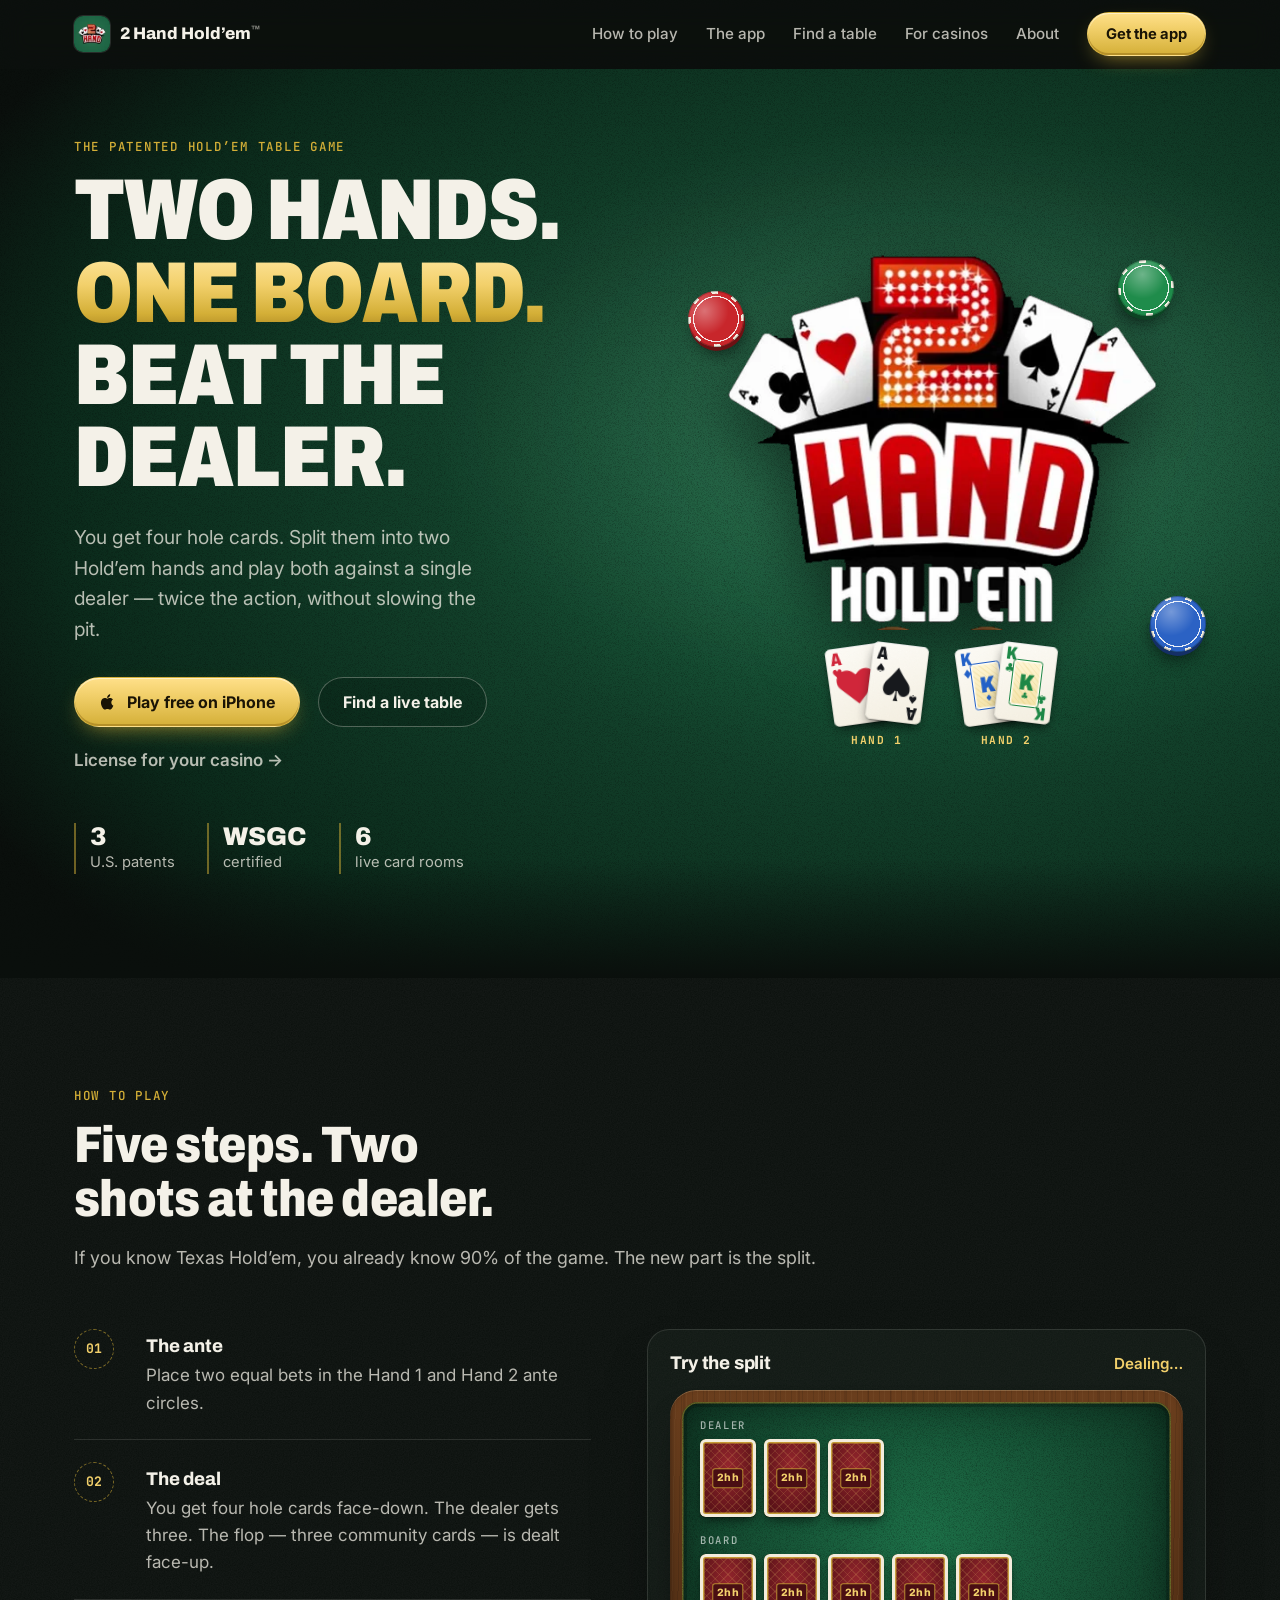
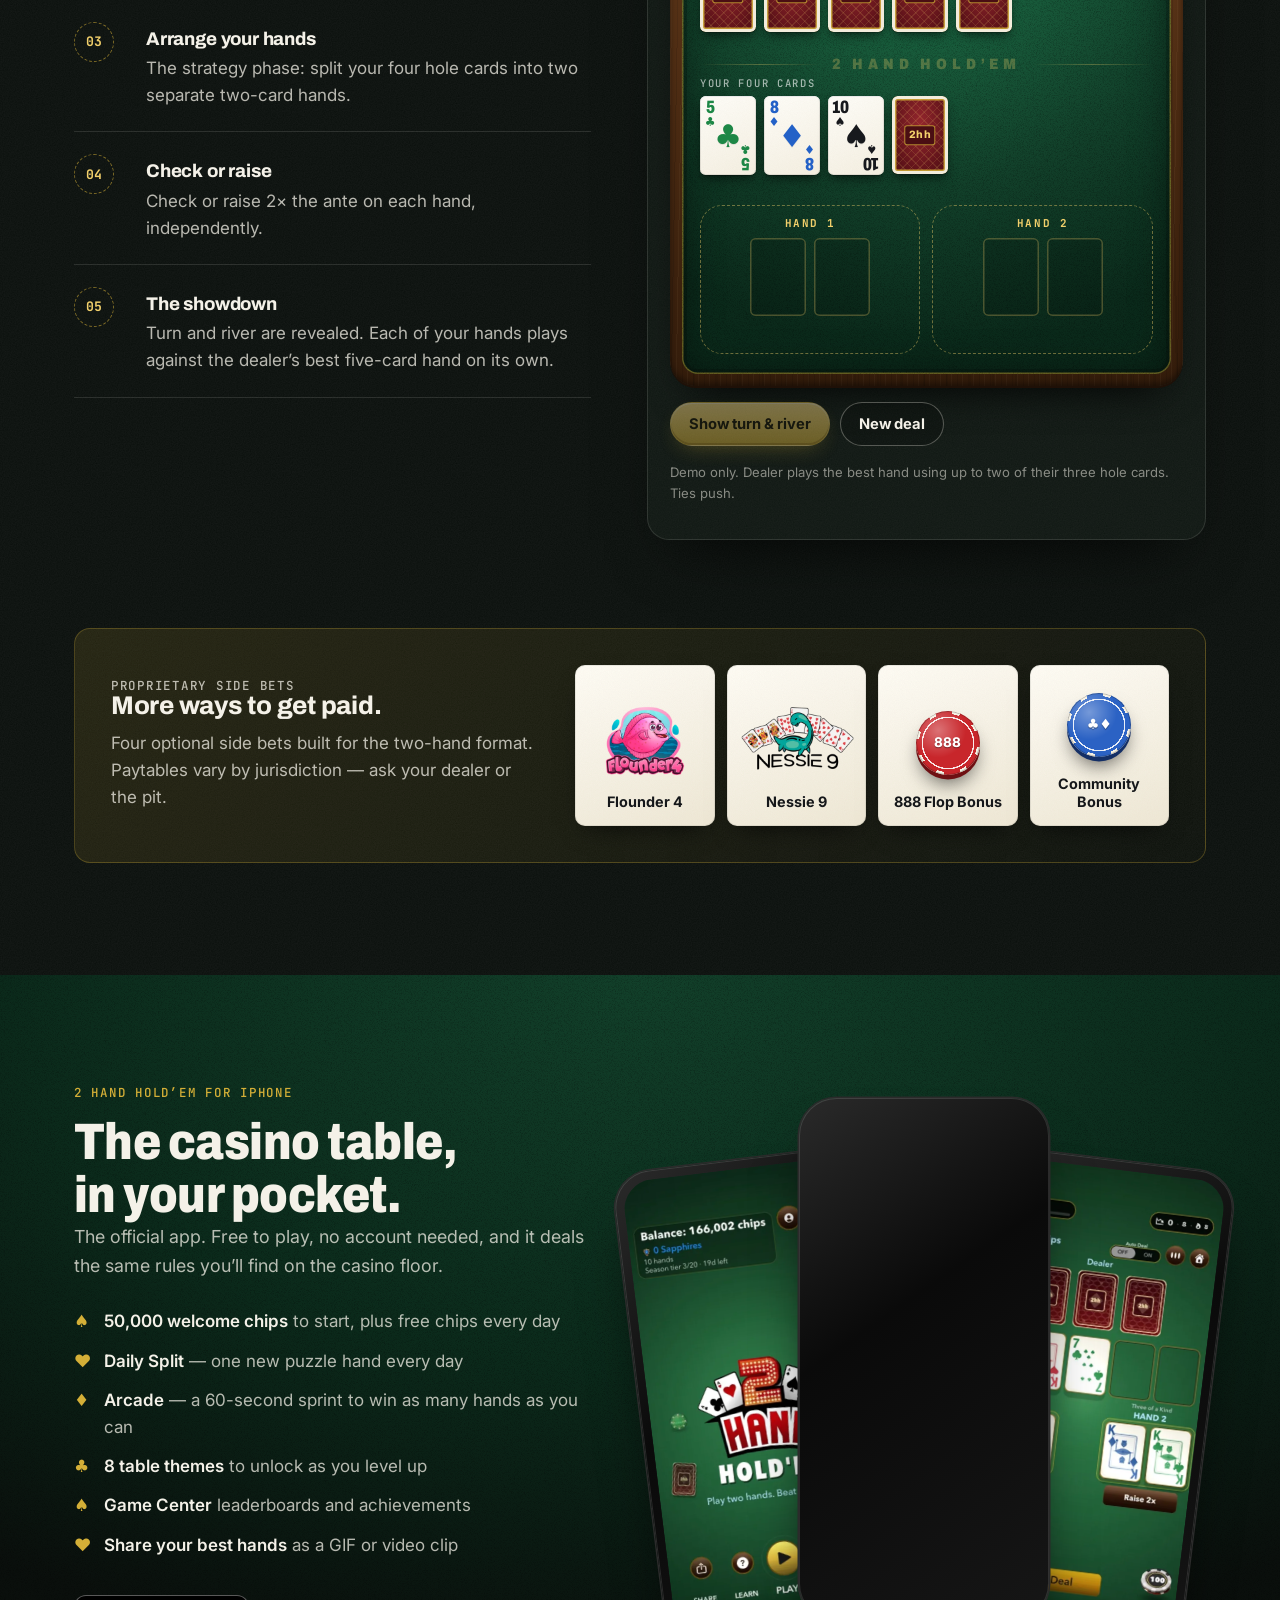
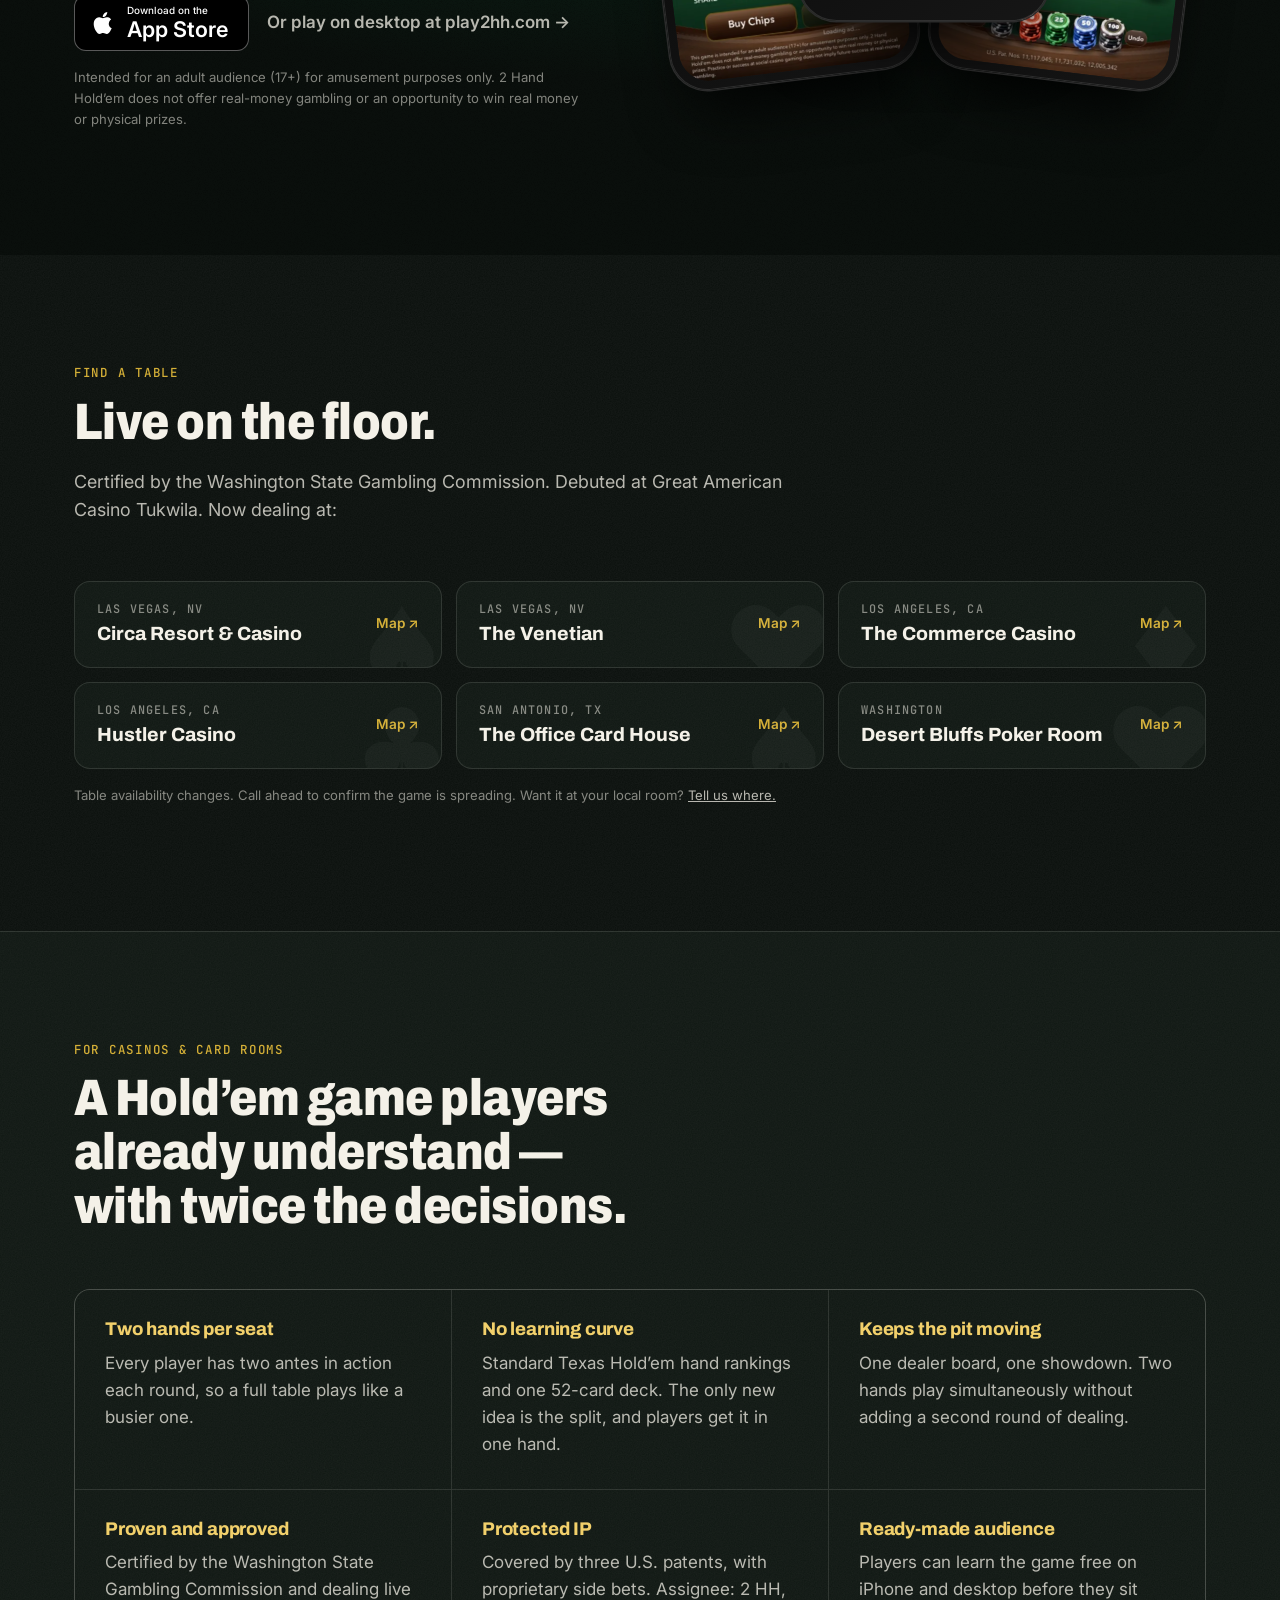
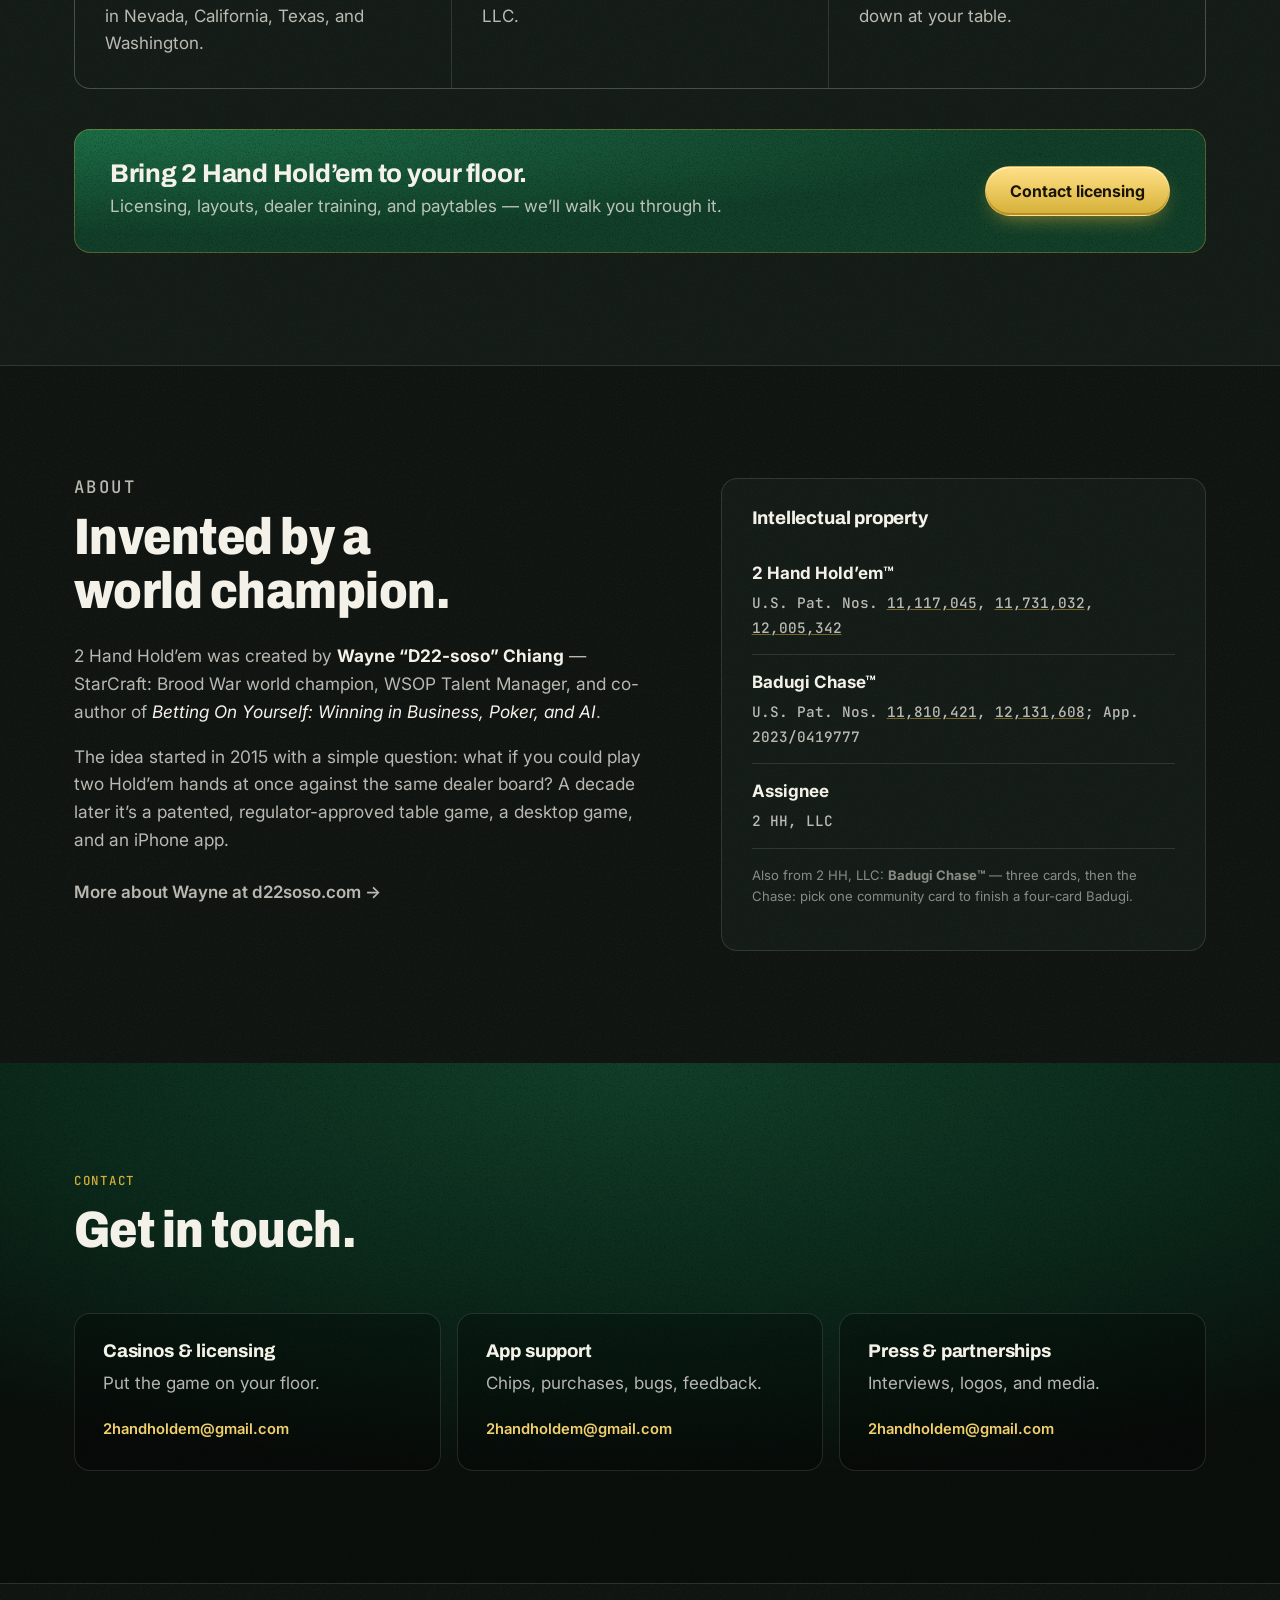
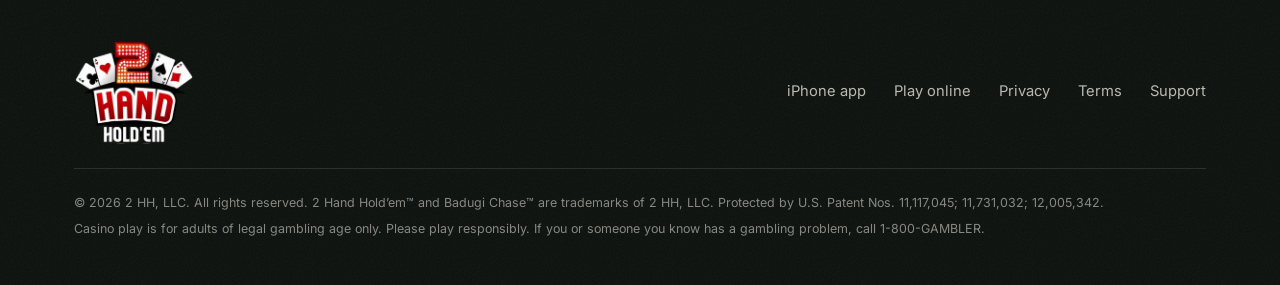
==== index.html @ 49f76db2 "Redesign cards, add textures and animations, optimize for mobile - Real playing-card component: corn" ====
<!doctype html>
<html lang="en">
<head>
  <meta charset="utf-8" />
  <meta name="viewport" content="width=device-width, initial-scale=1, viewport-fit=cover" />
  <title>2 Hand Hold’em™ — Two hands. One board. Beat the dealer.</title>
  <meta name="description" content="2 Hand Hold’em™ is the patented casino table game where you play two Texas Hold’em hands against one dealer. Find a live table, play free on iPhone, or license it for your casino floor." />
  <link rel="canonical" href="https://2handholdem.com/" />
  <meta name="theme-color" content="#0b1a12" />

  <meta property="og:type" content="website" />
  <meta property="og:site_name" content="2 Hand Hold’em" />
  <meta property="og:title" content="2 Hand Hold’em™ — Twice the action. Twice the fun." />
  <meta property="og:description" content="Four cards, two hands, one dealer. The patented Hold’em table game — live in casinos and free on the App Store." />
  <meta property="og:url" content="https://2handholdem.com/" />
  <meta property="og:image" content="https://2handholdem.com/assets/img/logo-2hh.png" />
  <meta name="twitter:card" content="summary_large_image" />

  <link rel="icon" type="image/png" href="assets/img/favicon.png" />
  <link rel="apple-touch-icon" href="assets/img/apple-touch-icon.png" />
  <meta name="apple-itunes-app" content="app-id=6758915394" />

  <link rel="preconnect" href="https://fonts.googleapis.com" />
  <link rel="preconnect" href="https://fonts.gstatic.com" crossorigin />
  <link href="https://fonts.googleapis.com/css2?family=Archivo:wdth,wght@75..100,600..900&family=Inter:wght@400;500;600;700&family=JetBrains+Mono:wght@500;700&display=swap" rel="stylesheet" />
  <link rel="preload" as="image" href="assets/img/logo-2hh.webp" type="image/webp" fetchpriority="high" />
  <link rel="stylesheet" href="style.css" />

  <script type="application/ld+json">
  {
    "@context": "https://schema.org",
    "@type": "Organization",
    "name": "2 HH, LLC",
    "brand": "2 Hand Hold'em",
    "url": "https://2handholdem.com",
    "logo": "https://2handholdem.com/assets/img/logo-2hh.png",
    "email": "2handholdem@gmail.com",
    "founder": { "@type": "Person", "name": "Wayne Chiang", "alternateName": "D22-soso", "url": "https://d22soso.com" }
  }
  </script>
</head>
<body>
  <a class="skip" href="#main">Skip to content</a>

  <header class="site-header" id="top">
    <div class="wrap header-inner">
      <a class="brand" href="#top" aria-label="2 Hand Hold’em home">
        <img src="assets/img/app-icon.webp" alt="" width="36" height="36" />
        <span>2 Hand Hold’em<sup>™</sup></span>
      </a>
      <button class="nav-toggle" aria-expanded="false" aria-controls="site-nav" aria-label="Menu">
        <span></span><span></span>
      </button>
      <nav id="site-nav" class="site-nav" aria-label="Primary">
        <a href="#how">How to play</a>
        <a href="#app">The app</a>
        <a href="#tables">Find a table</a>
        <a href="#casinos">For casinos</a>
        <a href="#about">About</a>
        <a class="btn btn-gold btn-sm" href="https://apps.apple.com/app/id6758915394" rel="noopener">Get the app</a>
      </nav>
    </div>
  </header>

  <main id="main">
    <!-- HERO -->
    <section class="hero">
            <div class="wrap hero-inner">
        <div class="hero-copy">
          <p class="eyebrow">The patented Hold’em table game</p>
          <h1><span class="line">Two hands.</span><span class="line gold">One board.</span><span class="line">Beat the dealer.</span></h1>
          <p class="lede">You get four hole cards. Split them into two Hold’em hands and play both against a single dealer — twice the action, without slowing the pit.</p>
          <div class="cta-row">
            <a class="btn btn-gold btn-shine" href="https://apps.apple.com/app/id6758915394" rel="noopener">
              <svg viewBox="0 0 24 24" width="18" height="18" aria-hidden="true"><path fill="currentColor" d="M16.4 12.6c0-2.6 2.1-3.8 2.2-3.9-1.2-1.8-3.1-2-3.7-2-1.6-.2-3.1.9-3.9.9-.8 0-2-.9-3.4-.9-1.7 0-3.3 1-4.2 2.6-1.8 3.1-.5 7.7 1.3 10.2.9 1.2 1.9 2.6 3.2 2.6 1.3-.1 1.8-.8 3.3-.8 1.6 0 2 .8 3.4.8 1.4 0 2.3-1.3 3.1-2.5 1-1.4 1.4-2.8 1.4-2.9 0 0-2.7-1-2.7-4.1zM13.9 5c.7-.9 1.2-2 1.1-3.2-1 0-2.3.7-3 1.6-.7.8-1.3 2-1.1 3.1 1.1.1 2.3-.6 3-1.5z"/></svg>
              Play free on iPhone
            </a>
            <a class="btn btn-ghost" href="#tables">Find a live table</a>
            <a class="text-link" href="#casinos">License for your casino →</a>
          </div>
          <ul class="proof">
            <li><strong>3</strong> U.S. patents</li>
            <li><strong>WSGC</strong> certified</li>
            <li><strong>6</strong> live card rooms</li>
          </ul>
        </div>

        <div class="hero-art">
          <span class="chip chip-red hero-chip hc1" aria-hidden="true"></span>
          <span class="chip chip-green hero-chip hc2" aria-hidden="true"></span>
          <span class="chip chip-blue hero-chip hc3" aria-hidden="true"></span>
          <img class="hero-logo" src="assets/img/logo-2hh.webp" alt="2 Hand Hold’em logo" width="500" height="433" fetchpriority="high" decoding="async" />
          <button class="hero-deal" id="hero-deal" type="button" aria-label="Deal a new pair of hands">
            <span class="pair pair-1"><span class="pair-cards"></span><span class="pair-label">Hand 1</span></span>
            <span class="pair pair-2"><span class="pair-cards"></span><span class="pair-label">Hand 2</span></span>
          </button>
        </div>
      </div>
    </section>

    <!-- HOW TO PLAY -->
    <section id="how" class="section">
      <div class="wrap">
        <header class="section-head">
          <p class="eyebrow">How to play</p>
          <h2>Five steps. Two shots at the dealer.</h2>
          <p class="section-lede">If you know Texas Hold’em, you already know 90% of the game. The new part is the split.</p>
        </header>

        <div class="how-grid">
          <ol class="steps">
            <li>
              <span class="step-n">01</span>
              <div><h3>The ante</h3><p>Place two equal bets in the Hand 1 and Hand 2 ante circles.</p></div>
            </li>
            <li>
              <span class="step-n">02</span>
              <div><h3>The deal</h3><p>You get four hole cards face-down. The dealer gets three. The flop — three community cards — is dealt face-up.</p></div>
            </li>
            <li>
              <span class="step-n">03</span>
              <div><h3>Arrange your hands</h3><p>The strategy phase: split your four hole cards into two separate two-card hands.</p></div>
            </li>
            <li>
              <span class="step-n">04</span>
              <div><h3>Check or raise</h3><p>Check or raise 2× the ante on each hand, independently.</p></div>
            </li>
            <li>
              <span class="step-n">05</span>
              <div><h3>The showdown</h3><p>Turn and river are revealed. Each of your hands plays against the dealer’s best five-card hand on its own.</p></div>
            </li>
          </ol>

          <!-- Interactive split demo -->
          <div class="demo" id="demo">
            <div class="demo-head">
              <h3>Try the split</h3>
              <p class="demo-status" id="demo-status" aria-live="polite">Tap two cards for Hand 1.</p>
            </div>
            <div class="table-rail">
              <div class="felt" id="demo-felt">
                <div class="felt-row"><span class="row-label">Dealer</span><div class="cards" id="demo-dealer"></div></div>
                <div class="felt-row"><span class="row-label">Board</span><div class="cards" id="demo-board"></div></div>
                <div class="felt-print" aria-hidden="true">2 Hand Hold’em</div>
                <div class="felt-row"><span class="row-label">Your four cards</span><div class="cards hole" id="demo-hole"></div></div>
                <div class="hands">
                  <div class="hand" id="demo-h1"><span class="hand-name">Hand 1</span><div class="cards"></div><b class="result" aria-live="polite"></b><span class="hand-chips" aria-hidden="true"></span></div>
                  <div class="hand" id="demo-h2"><span class="hand-name">Hand 2</span><div class="cards"></div><b class="result" aria-live="polite"></b><span class="hand-chips" aria-hidden="true"></span></div>
                </div>
              </div>
            </div>
            <div class="demo-actions">
              <button class="btn btn-gold btn-sm" id="demo-go" disabled>Show turn &amp; river</button>
              <button class="btn btn-ghost btn-sm" id="demo-new">New deal</button>
            </div>
            <p class="fine">Demo only. Dealer plays the best hand using up to two of their three hole cards. Ties push.</p>
          </div>
        </div>

        <div class="sidebets">
          <div class="sidebets-copy">
            <p class="eyebrow">Proprietary side bets</p>
            <h3>More ways to get paid.</h3>
            <p>Four optional side bets built for the two-hand format. Paytables vary by jurisdiction — ask your dealer or the pit.</p>
          </div>
          <ul class="sidebet-list">
            <li><img src="assets/img/flounder.webp" alt="Flounder 4 logo" width="360" height="254" loading="lazy" decoding="async" /><strong>Flounder 4</strong></li>
            <li><img src="assets/img/nessie.webp" alt="Nessie 9 logo" width="360" height="216" loading="lazy" decoding="async" /><strong>Nessie 9</strong></li>
            <li><span class="chip chip-red chip-lg"><b>888</b></span><strong>888 Flop Bonus</strong></li>
            <li><span class="chip chip-blue chip-lg"><b>♣♦</b></span><strong>Community Bonus</strong></li>
          </ul>
        </div>
      </div>
    </section>

    <!-- APP -->
    <section id="app" class="section section-felt">
      <div class="wrap app-grid">
        <div class="app-copy">
          <p class="eyebrow">2 Hand Hold’em for iPhone</p>
          <h2>The casino table, in your pocket.</h2>
          <p class="section-lede">The official app. Free to play, no account needed, and it deals the same rules you’ll find on the casino floor.</p>
          <ul class="features">
            <li><b>50,000 welcome chips</b> to start, plus free chips every day</li>
            <li><b>Daily Split</b> — one new puzzle hand every day</li>
            <li><b>Arcade</b> — a 60-second sprint to win as many hands as you can</li>
            <li><b>8 table themes</b> to unlock as you level up</li>
            <li><b>Game Center</b> leaderboards and achievements</li>
            <li><b>Share your best hands</b> as a GIF or video clip</li>
          </ul>
          <div class="cta-row">
            <a class="appstore" href="https://apps.apple.com/app/id6758915394" rel="noopener" aria-label="Download on the App Store">
              <svg viewBox="0 0 24 24" width="26" height="26" aria-hidden="true"><path fill="currentColor" d="M16.4 12.6c0-2.6 2.1-3.8 2.2-3.9-1.2-1.8-3.1-2-3.7-2-1.6-.2-3.1.9-3.9.9-.8 0-2-.9-3.4-.9-1.7 0-3.3 1-4.2 2.6-1.8 3.1-.5 7.7 1.3 10.2.9 1.2 1.9 2.6 3.2 2.6 1.3-.1 1.8-.8 3.3-.8 1.6 0 2 .8 3.4.8 1.4 0 2.3-1.3 3.1-2.5 1-1.4 1.4-2.8 1.4-2.9 0 0-2.7-1-2.7-4.1zM13.9 5c.7-.9 1.2-2 1.1-3.2-1 0-2.3.7-3 1.6-.7.8-1.3 2-1.1 3.1 1.1.1 2.3-.6 3-1.5z"/></svg>
              <span><small>Download on the</small>App Store</span>
            </a>
            <a class="text-link" href="https://play2hh.com" rel="noopener">Or play on desktop at play2hh.com →</a>
          </div>
          <p class="fine">Intended for an adult audience (17+) for amusement purposes only. 2 Hand Hold’em does not offer real-money gambling or an opportunity to win real money or physical prizes.</p>
        </div>
        <div class="phones" aria-label="App screenshots">
          <figure class="phone p1"><img src="assets/img/app-01-home.webp" alt="2 Hand Hold’em home screen" width="560" height="1217" loading="lazy" decoding="async" /></figure>
          <figure class="phone p2"><img src="assets/img/app-02-table-showdown.webp" alt="A showdown where both hands win" width="560" height="1217" loading="lazy" decoding="async" /></figure>
          <figure class="phone p3"><img src="assets/img/app-03-table-arrange.webp" alt="Arranging four cards into two hands" width="560" height="1217" loading="lazy" decoding="async" /></figure>
        </div>
      </div>
    </section>

    <!-- FIND A TABLE -->
    <section id="tables" class="section">
      <div class="wrap">
        <header class="section-head">
          <p class="eyebrow">Find a table</p>
          <h2>Live on the floor.</h2>
          <p class="section-lede">Certified by the Washington State Gambling Commission. Debuted at Great American Casino Tukwila. Now dealing at:</p>
        </header>
        <ul class="venues">
          <li>
            <a href="https://www.google.com/maps/search/?api=1&amp;query=Circa+Resort+%26+Casino+Las+Vegas" target="_blank" rel="noopener">
              <span class="venue-city">Las Vegas, NV</span><strong>Circa Resort &amp; Casino</strong><span class="map">Map ↗</span>
            </a>
          </li>
          <li>
            <a href="https://www.google.com/maps/search/?api=1&amp;query=The+Venetian+Las+Vegas" target="_blank" rel="noopener">
              <span class="venue-city">Las Vegas, NV</span><strong>The Venetian</strong><span class="map">Map ↗</span>
            </a>
          </li>
          <li>
            <a href="https://www.google.com/maps/search/?api=1&amp;query=The+Commerce+Casino+%26+Hotel" target="_blank" rel="noopener">
              <span class="venue-city">Los Angeles, CA</span><strong>The Commerce Casino</strong><span class="map">Map ↗</span>
            </a>
          </li>
          <li>
            <a href="https://www.google.com/maps/search/?api=1&amp;query=Hustler+Casino+Gardena" target="_blank" rel="noopener">
              <span class="venue-city">Los Angeles, CA</span><strong>Hustler Casino</strong><span class="map">Map ↗</span>
            </a>
          </li>
          <li>
            <a href="https://www.google.com/maps/search/?api=1&amp;query=The+Office+Card+House+San+Antonio" target="_blank" rel="noopener">
              <span class="venue-city">San Antonio, TX</span><strong>The Office Card House</strong><span class="map">Map ↗</span>
            </a>
          </li>
          <li>
            <a href="https://www.google.com/maps/search/?api=1&amp;query=Desert+Bluffs+Poker+Room" target="_blank" rel="noopener">
              <span class="venue-city">Washington</span><strong>Desert Bluffs Poker Room</strong><span class="map">Map ↗</span>
            </a>
          </li>
        </ul>
        <p class="fine">Table availability changes. Call ahead to confirm the game is spreading. Want it at your local room? <a href="#contact">Tell us where.</a></p>
      </div>
    </section>

    <!-- FOR CASINOS -->
    <section id="casinos" class="section section-dark">
      <div class="wrap">
        <header class="section-head">
          <p class="eyebrow">For casinos &amp; card rooms</p>
          <h2>A Hold’em game players already understand — with twice the decisions.</h2>
        </header>
        <div class="pillars">
          <article>
            <h3>Two hands per seat</h3>
            <p>Every player has two antes in action each round, so a full table plays like a busier one.</p>
          </article>
          <article>
            <h3>No learning curve</h3>
            <p>Standard Texas Hold’em hand rankings and one 52-card deck. The only new idea is the split, and players get it in one hand.</p>
          </article>
          <article>
            <h3>Keeps the pit moving</h3>
            <p>One dealer board, one showdown. Two hands play simultaneously without adding a second round of dealing.</p>
          </article>
          <article>
            <h3>Proven and approved</h3>
            <p>Certified by the Washington State Gambling Commission and dealing live in Nevada, California, Texas, and Washington.</p>
          </article>
          <article>
            <h3>Protected IP</h3>
            <p>Covered by three U.S. patents, with proprietary side bets. Assignee: 2 HH, LLC.</p>
          </article>
          <article>
            <h3>Ready-made audience</h3>
            <p>Players can learn the game free on iPhone and desktop before they sit down at your table.</p>
          </article>
        </div>
        <div class="casino-cta">
          <div>
            <h3>Bring 2 Hand Hold’em to your floor.</h3>
            <p>Licensing, layouts, dealer training, and paytables — we’ll walk you through it.</p>
          </div>
          <a class="btn btn-gold" href="mailto:2handholdem@gmail.com?subject=2%20Hand%20Hold%27em%20licensing%20inquiry">Contact licensing</a>
        </div>
      </div>
    </section>

    <!-- ABOUT / IP -->
    <section id="about" class="section">
      <div class="wrap about-grid">
        <div class="about-copy">
          <p class="eyebrow">About</p>
          <h2>Invented by a world champion.</h2>
          <p>2 Hand Hold’em was created by <strong>Wayne “D22-soso” Chiang</strong> — StarCraft: Brood War world champion, WSOP Talent Manager, and co-author of <em>Betting On Yourself: Winning in Business, Poker, and AI</em>.</p>
          <p>The idea started in 2015 with a simple question: what if you could play two Hold’em hands at once against the same dealer board? A decade later it’s a patented, regulator-approved table game, a desktop game, and an iPhone app.</p>
          <a class="text-link" href="https://d22soso.com" rel="noopener">More about Wayne at d22soso.com →</a>
        </div>
        <div class="ip">
          <h3>Intellectual property</h3>
          <dl>
            <div><dt>2 Hand Hold’em™</dt>
              <dd>
                U.S. Pat. Nos.
                <a href="https://patents.google.com/patent/US11117045" target="_blank" rel="noopener">11,117,045</a>,
                <a href="https://patents.google.com/patent/US11731032" target="_blank" rel="noopener">11,731,032</a>,
                <a href="https://patents.google.com/patent/US12005342" target="_blank" rel="noopener">12,005,342</a>
              </dd>
            </div>
            <div><dt>Badugi Chase™</dt>
              <dd>
                U.S. Pat. Nos.
                <a href="https://patents.google.com/patent/US11810421" target="_blank" rel="noopener">11,810,421</a>,
                <a href="https://patents.google.com/patent/US12131608" target="_blank" rel="noopener">12,131,608</a>;
                App. 2023/0419777
              </dd>
            </div>
            <div><dt>Assignee</dt><dd>2 HH, LLC</dd></div>
          </dl>
          <p class="fine">Also from 2 HH, LLC: <strong>Badugi Chase™</strong> — three cards, then the Chase: pick one community card to finish a four-card Badugi.</p>
        </div>
      </div>
    </section>

    <!-- CONTACT -->
    <section id="contact" class="section section-felt">
      <div class="wrap">
        <header class="section-head">
          <p class="eyebrow">Contact</p>
          <h2>Get in touch.</h2>
        </header>
        <div class="contact-grid">
          <a class="contact-card" href="mailto:2handholdem@gmail.com?subject=Licensing%20inquiry">
            <h3>Casinos &amp; licensing</h3><p>Put the game on your floor.</p><span>2handholdem@gmail.com</span>
          </a>
          <a class="contact-card" href="mailto:2handholdem@gmail.com?subject=App%20support">
            <h3>App support</h3><p>Chips, purchases, bugs, feedback.</p><span>2handholdem@gmail.com</span>
          </a>
          <a class="contact-card" href="mailto:2handholdem@gmail.com?subject=Press%20inquiry">
            <h3>Press &amp; partnerships</h3><p>Interviews, logos, and media.</p><span>2handholdem@gmail.com</span>
          </a>
        </div>
      </div>
    </section>
  </main>

  <footer class="site-footer">
    <div class="wrap footer-inner">
      <div>
        <img src="assets/img/logo-2hh.webp" alt="2 Hand Hold’em" width="120" height="104" loading="lazy" decoding="async" />
      </div>
      <nav aria-label="Footer">
        <a href="https://apps.apple.com/app/id6758915394" rel="noopener">iPhone app</a>
        <a href="https://play2hh.com" rel="noopener">Play online</a>
        <a href="https://d22soso.com/app/privacy/" rel="noopener">Privacy</a>
        <a href="https://d22soso.com/app/terms/" rel="noopener">Terms</a>
        <a href="https://d22soso.com/app/support/" rel="noopener">Support</a>
      </nav>
      <div class="legal">
        <p>© <span id="year">2026</span> 2 HH, LLC. All rights reserved. 2 Hand Hold’em™ and Badugi Chase™ are trademarks of 2 HH, LLC. Protected by U.S. Patent Nos. 11,117,045; 11,731,032; 12,005,342.</p>
        <p>Casino play is for adults of legal gambling age only. Please play responsibly. If you or someone you know has a gambling problem, call 1-800-GAMBLER.</p>
      </div>
    </div>
  </footer>

  <script src="main.js" defer></script>
</body>
</html>
---- style.css ----
/* 2 Hand Hold'em — official site
   Brand: casino felt green, logo red, brand gold #d4af37 (matches the iOS app's GameTheme.brandGold).
   Suits use the app's four-color deck: ♠ black, ♥ red, ♦ blue, ♣ green. */

:root {
  --bg: #0a0f0c;
  --bg-2: #0f1712;
  --felt: #12402a;
  --felt-hi: #1d7048;
  --felt-deep: #0b2a1b;
  --ink: #f4f1e8;
  --ink-2: rgba(244, 241, 232, 0.74);
  --ink-3: rgba(244, 241, 232, 0.52);
  --gold: #d4af37;
  --gold-hi: #f2d06b;
  --red: #d42a2a;
  --line: rgba(244, 241, 232, 0.12);
  --suit-s: #17191d;
  --suit-h: #d0263a;
  --suit-d: #2361c7;
  --suit-c: #1d8746;
  --r: 16px;
  --r-sm: 10px;
  --wrap: 1180px;
  --gutter: 24px;
  --display: "Archivo", "Arial Narrow", system-ui, sans-serif;
  --body: "Inter", system-ui, -apple-system, sans-serif;
  --mono: "JetBrains Mono", ui-monospace, monospace;
  --ease-out: cubic-bezier(.22, .8, .24, 1);
  --ease-back: cubic-bezier(.3, .8, .25, 1.18);

  /* Textures (tiny SVG turbulence tiles, rasterized once and tiled) */
  --grain: url("data:image/svg+xml,%3Csvg xmlns='http://www.w3.org/2000/svg' width='180' height='180'%3E%3Cfilter id='n'%3E%3CfeTurbulence type='fractalNoise' baseFrequency='.85' numOctaves='3' stitchTiles='stitch'/%3E%3CfeColorMatrix values='0 0 0 0 1 0 0 0 0 1 0 0 0 0 1 0 0 0 .05 0'/%3E%3C/filter%3E%3Crect width='100%25' height='100%25' filter='url(%23n)'/%3E%3C/svg%3E");
  --felt-fibers: url("data:image/svg+xml,%3Csvg xmlns='http://www.w3.org/2000/svg' width='220' height='220'%3E%3Cfilter id='f'%3E%3CfeTurbulence type='fractalNoise' baseFrequency='1.3 .9' numOctaves='2' stitchTiles='stitch'/%3E%3CfeColorMatrix values='0 0 0 0 0 0 0 0 0 0 0 0 0 0 0 0 0 0 -1.1 .62'/%3E%3C/filter%3E%3Crect width='100%25' height='100%25' filter='url(%23f)'/%3E%3C/svg%3E");
  --paper: url("data:image/svg+xml,%3Csvg xmlns='http://www.w3.org/2000/svg' width='120' height='120'%3E%3Cfilter id='p'%3E%3CfeTurbulence type='fractalNoise' baseFrequency='1.1' numOctaves='2' stitchTiles='stitch'/%3E%3CfeColorMatrix values='0 0 0 0 .45 0 0 0 0 .38 0 0 0 0 .25 0 0 0 .07 0'/%3E%3C/filter%3E%3Crect width='100%25' height='100%25' filter='url(%23p)'/%3E%3C/svg%3E");
  --wood:
    repeating-linear-gradient(91deg, rgba(0,0,0,.10) 0 1px, transparent 1px 5px, rgba(255,220,170,.04) 5px 6px, transparent 6px 11px),
    repeating-linear-gradient(89deg, rgba(0,0,0,.08) 0 2px, transparent 2px 23px),
    linear-gradient(180deg, #6a3e1d 0%, #4a2a12 55%, #331c0b 100%);
  color-scheme: dark;
}

* { box-sizing: border-box; }
html { scroll-behavior: smooth; scroll-padding-top: 80px; -webkit-text-size-adjust: 100%; }
body {
  margin: 0;
  background: var(--grain), var(--bg);
  color: var(--ink);
  font: 400 17px/1.6 var(--body);
  -webkit-font-smoothing: antialiased;
  overflow-x: hidden;
}
img { max-width: 100%; height: auto; display: block; }
a { color: var(--gold-hi); }
a, button { -webkit-tap-highlight-color: transparent; touch-action: manipulation; }
h1, h2, h3 { font-family: var(--display); line-height: 1.05; margin: 0; letter-spacing: -0.01em; }
h2 { font-size: clamp(2rem, 4.4vw, 3.2rem); font-weight: 850; font-stretch: 85%; text-wrap: balance; }
h3 { font-size: 1.15rem; font-weight: 750; }
p { margin: 0 0 1em; }

.wrap {
  max-width: var(--wrap); margin: 0 auto;
  padding-left: max(var(--gutter), env(safe-area-inset-left));
  padding-right: max(var(--gutter), env(safe-area-inset-right));
}
.skip { position: absolute; left: -999px; top: 8px; background: var(--gold); color: #000; padding: 8px 12px; z-index: 100; }
.skip:focus { left: 8px; }

.eyebrow {
  font: 500 0.78rem/1 var(--mono);
  text-transform: uppercase;
  letter-spacing: 0.14em;
  color: var(--gold);
  margin: 0 0 16px;
}
.gold {
  background: linear-gradient(180deg, #ffe7a0 0%, var(--gold-hi) 40%, var(--gold) 75%, #a8821f 100%);
  -webkit-background-clip: text; background-clip: text; color: transparent;
}
.fine { font-size: 0.82rem; color: var(--ink-3); margin-top: 16px; }
.fine a { color: var(--ink-2); }

/* ---------- Buttons ---------- */
.btn {
  position: relative; isolation: isolate; overflow: hidden;
  display: inline-flex; align-items: center; justify-content: center; gap: 10px;
  min-height: 50px;
  font: 700 1rem/1 var(--body);
  padding: 15px 24px;
  border-radius: 999px;
  border: 1px solid transparent;
  text-decoration: none;
  cursor: pointer;
  transition: transform .15s var(--ease-out), background .2s, border-color .2s, box-shadow .2s;
}
.btn:active:not(:disabled) { transform: scale(.97); }
.btn:disabled { opacity: .45; cursor: not-allowed; }
.btn-sm { min-height: 44px; padding: 11px 18px; font-size: 0.92rem; }
.btn-gold {
  background: linear-gradient(180deg, #ffe08a 0%, var(--gold-hi) 35%, var(--gold) 100%);
  color: #1a1405;
  box-shadow: 0 1px 0 rgba(255,255,255,.5) inset, 0 -2px 0 rgba(120,85,10,.35) inset, 0 8px 22px -10px rgba(212,175,55,.85);
}
.btn-gold::after {
  content: ""; position: absolute; inset: 0; z-index: -1;
  background: linear-gradient(110deg, transparent 35%, rgba(255,255,255,.65) 50%, transparent 65%);
  transform: translateX(-130%);
}
.btn-shine::after { animation: shine 5s 2.5s var(--ease-out) infinite; }
.btn-ghost { background: rgba(0,0,0,.15); color: var(--ink); border-color: rgba(244,241,232,.3); }
.text-link { color: var(--ink-2); text-decoration: none; font-weight: 600; display: inline-flex; min-height: 44px; align-items: center; }
:focus-visible { outline: 2px solid var(--gold-hi); outline-offset: 3px; }
@keyframes shine { 0%, 70% { transform: translateX(-130%); } 100% { transform: translateX(130%); } }

@media (hover: hover) {
  .btn-gold:hover:not(:disabled) { box-shadow: 0 1px 0 rgba(255,255,255,.5) inset, 0 -2px 0 rgba(120,85,10,.35) inset, 0 12px 28px -10px rgba(212,175,55,1); }
  .btn-gold:hover:not(:disabled)::after { animation: none; transform: translateX(130%); transition: transform .7s var(--ease-out); }
  .btn-ghost:hover { border-color: var(--ink); background: rgba(255,255,255,.05); }
  .text-link:hover { color: var(--gold-hi); }
}

/* ---------- Header ---------- */
.site-header {
  position: sticky; top: 0; z-index: 50;
  background: rgba(10, 15, 12, 0.72);
  backdrop-filter: blur(14px) saturate(1.4);
  -webkit-backdrop-filter: blur(14px) saturate(1.4);
  border-bottom: 1px solid transparent;
  transition: background .3s, border-color .3s;
}
.site-header.scrolled { background: rgba(10, 15, 12, 0.9); border-bottom-color: var(--line); }
.header-inner { display: flex; align-items: center; justify-content: space-between; height: 68px; }
.brand { display: flex; align-items: center; gap: 10px; color: var(--ink); text-decoration: none; font: 800 1.05rem/1 var(--display); }
.brand img { border-radius: 9px; box-shadow: 0 0 0 1px rgba(255,255,255,.12); }
.brand sup { font-size: .55em; color: var(--ink-3); }
.site-nav { display: flex; align-items: center; gap: 28px; }
.site-nav a:not(.btn) { color: var(--ink-2); text-decoration: none; font-weight: 500; font-size: .95rem; position: relative; }
.site-nav a:not(.btn)::after {
  content: ""; position: absolute; left: 0; right: 0; bottom: -6px; height: 2px; border-radius: 2px;
  background: var(--gold); transform: scaleX(0); transition: transform .25s var(--ease-out);
}
@media (hover: hover) {
  .site-nav a:not(.btn):hover { color: var(--ink); }
  .site-nav a:not(.btn):hover::after { transform: scaleX(1); }
}
.nav-toggle { display: none; background: none; border: 0; width: 44px; height: 44px; cursor: pointer; position: relative; margin-right: -10px; }
.nav-toggle span { position: absolute; left: 11px; right: 11px; height: 2px; border-radius: 2px; background: var(--ink); transition: transform .25s var(--ease-out); }
.nav-toggle span:first-child { top: 17px; }
.nav-toggle span:last-child { top: 25px; }
.nav-toggle[aria-expanded="true"] span:first-child { transform: translateY(4px) rotate(45deg); }
.nav-toggle[aria-expanded="true"] span:last-child { transform: translateY(-4px) rotate(-45deg); }

/* ---------- Felt texture (shared) ---------- */
.hero, .section-felt, .felt, .casino-cta { position: relative; }
.hero::before, .section-felt::before, .felt::before, .casino-cta::before {
  content: ""; position: absolute; inset: 0; pointer-events: none; border-radius: inherit;
  background-image: var(--felt-fibers);
  opacity: .55;
}
.hero > *, .section-felt > *, .felt > *, .casino-cta > * { position: relative; }

/* ---------- Hero ---------- */
.hero {
  overflow: hidden;
  padding: 72px 0 104px;
  background:
    radial-gradient(ellipse 55% 45% at 72% 38%, rgba(255,255,255,.10), transparent 70%),
    radial-gradient(ellipse 85% 75% at 72% 45%, var(--felt-hi) 0%, var(--felt) 45%, var(--felt-deep) 80%, var(--bg) 100%);
}
.hero::after {
  /* bottom fade into page */
  content: ""; position: absolute; left: 0; right: 0; bottom: 0; height: 120px; pointer-events: none;
  background: linear-gradient(transparent, var(--bg));
}
.hero-inner { z-index: 1; display: grid; grid-template-columns: 1.05fr 1fr; gap: 48px; align-items: center; }
.hero h1 { font-size: clamp(2.7rem, 7vw, 5.4rem); font-weight: 900; font-stretch: 80%; line-height: .95; margin-bottom: 24px; text-transform: uppercase; }
.hero h1 .line { display: block; animation: rise .8s var(--ease-out) backwards; }
.hero h1 .line:nth-child(2) { animation-delay: .08s; }
.hero h1 .line:nth-child(3) { animation-delay: .16s; }
.hero-copy .lede, .hero-copy .cta-row, .hero-copy .proof, .hero-copy .eyebrow { animation: rise .8s var(--ease-out) backwards; }
.hero-copy .lede { animation-delay: .24s; }
.hero-copy .cta-row { animation-delay: .32s; }
.hero-copy .proof { animation-delay: .4s; }
.lede { font-size: 1.2rem; color: var(--ink-2); max-width: 34ch; margin-bottom: 32px; }
.cta-row { display: flex; flex-wrap: wrap; align-items: center; gap: 12px 18px; }
.proof { list-style: none; padding: 0; margin: 40px 0 0; display: flex; flex-wrap: wrap; gap: 12px 32px; color: var(--ink-2); font-size: .92rem; }
.proof li { padding-left: 14px; border-left: 2px solid rgba(212,175,55,.5); }
.proof strong { display: block; font: 850 1.6rem/1.1 var(--display); color: var(--ink); }

.hero-art { position: relative; display: grid; place-items: center; --py: 0px; }
.hero-logo {
  width: min(440px, 100%);
  filter: drop-shadow(0 26px 34px rgba(0,0,0,.55));
  animation: logoIn .9s var(--ease-back) backwards, float 7s 1s ease-in-out infinite;
  transform: translateY(calc(var(--py) * -.15));
}
.hero-chip { position: absolute; z-index: 2; transform: translateY(calc(var(--py) * var(--k, .3))) rotate(var(--rot, 0deg)); }
.hc1 { --cs: 64px; --k: -.45; --rot: -18deg; top: 8%; left: 2%; animation: chipFloat 6s ease-in-out infinite; }
.hc2 { --cs: 46px; --k: -.25; --rot: 22deg; top: 2%; right: 6%; animation: chipFloat 7.5s -2s ease-in-out infinite; }
.hc3 { --cs: 54px; --k: -.6; --rot: 8deg; bottom: 22%; right: 0; animation: chipFloat 6.5s -4s ease-in-out infinite; }

.hero-deal {
  --cw: 64px; --gap: 34px;
  display: flex; justify-content: center; gap: var(--gap);
  margin-top: 6px; padding: 8px 8px 0;
  background: none; border: 0; color: inherit; font: inherit; cursor: pointer;
  min-height: calc(var(--cw) * 1.4 + 40px);
}
.pair { display: flex; flex-direction: column; align-items: center; gap: 12px; transition: transform .75s var(--ease-back); }
.pair-cards { display: flex; animation: bob 5s ease-in-out infinite; }
.pair-2 .pair-cards { animation-delay: -2.5s; }
.pair-cards .card { transition: transform .6s var(--ease-back); }
.pair-cards .card + .card { margin-left: calc(var(--cw) * -.3); }
.pair-cards .card:first-child { transform: rotate(-8deg) translateY(2px); }
.pair-cards .card:last-child { transform: rotate(7deg); }
.pair-label {
  font: 700 .7rem/1 var(--mono); letter-spacing: .14em; text-transform: uppercase; color: var(--gold-hi);
  opacity: 0; transform: translateY(-6px); transition: opacity .4s .25s, transform .4s .25s var(--ease-out);
}
.hero-deal.split .pair-label { opacity: 1; transform: none; }
/* Before the split, both pairs slide together into one stack of four */
.hero-deal:not(.split) .pair-1 { transform: translateX(calc(var(--gap) / 2 + var(--cw) * .7)); }
.hero-deal:not(.split) .pair-2 { transform: translateX(calc(var(--gap) / -2 - var(--cw) * .7)); }
.hero-deal:not(.split) .pair-cards .card { transform: none; }
.hero-deal:not(.split) .pair-cards { animation: none; }
@media (hover: hover) {
  .hero-deal.split:hover .pair-1 { transform: translateX(-6px) rotate(-2deg); }
  .hero-deal.split:hover .pair-2 { transform: translateX(6px) rotate(2deg); }
}

@keyframes float { 50% { translate: 0 -10px; rotate: -.6deg; } }
@keyframes bob { 50% { translate: 0 -6px; } }
@keyframes chipFloat { 50% { translate: 0 -12px; rotate: 14deg; } }
@keyframes rise { from { opacity: 0; transform: translateY(18px); } }
@keyframes logoIn { from { opacity: 0; transform: scale(.85) translateY(10px); } }
@keyframes pop { 0% { transform: scale(.4); opacity: 0; } 70% { transform: scale(1.1); } 100% { transform: scale(1); opacity: 1; } }

/* ---------- Chips ---------- */
.chip {
  --cs: 56px; --c: var(--red); --c-dark: #7a1414;
  display: inline-grid; place-items: center;
  width: var(--cs); height: var(--cs); border-radius: 50%;
  background:
    radial-gradient(circle, transparent 0 55%, rgba(255,255,255,.9) 55.5% 58%, transparent 58.5%),
    radial-gradient(circle at 35% 30%, rgba(255,255,255,.35), transparent 45%),
    radial-gradient(circle, var(--c) 0 64%, transparent 64.5%),
    repeating-conic-gradient(from 8deg, #f6f1e4 0 14deg, var(--c) 14deg 45deg);
  box-shadow:
    inset 0 0 0 1px rgba(0,0,0,.25),
    0 calc(var(--cs) * .07) 0 0 var(--c-dark),
    0 calc(var(--cs) * .2) calc(var(--cs) * .3) calc(var(--cs) * -.08) rgba(0,0,0,.6);
  color: #fff;
}
.chip b { font: 800 calc(var(--cs) * .22)/1 var(--display); text-shadow: 0 1px 1px rgba(0,0,0,.4); }
.chip-red { --c: #c8262b; --c-dark: #6e1013; }
.chip-green { --c: #1f8c4b; --c-dark: #0c4423; }
.chip-blue { --c: #2b62c4; --c-dark: #142f66; }
.chip-gold { --c: #c9a12f; --c-dark: #6b5310; }
.chip-lg { --cs: 64px; }

/* ---------- Playing cards ---------- */
.card {
  --cw: 56px;
  position: relative; flex: none; display: block;
  width: var(--cw); height: calc(var(--cw) * 1.4);
  perspective: 900px;
  border: 0; padding: 0; margin: 0; background: none; color: inherit; font: inherit;
}
.card-inner {
  position: absolute; inset: 0; display: block;
  transform-style: preserve-3d;
  transition: transform .6s var(--ease-back);
}
.card.down .card-inner { transform: rotateY(180deg); }
.card-face, .card-back {
  position: absolute; inset: 0; display: block;
  border-radius: calc(var(--cw) * .1);
  backface-visibility: hidden; -webkit-backface-visibility: hidden;
  box-shadow: 0 1px 1px rgba(0,0,0,.25), 0 calc(var(--cw) * .1) calc(var(--cw) * .2) calc(var(--cw) * -.05) rgba(0,0,0,.6);
}
.card-face {
  overflow: hidden;
  color: var(--suit);
  background: var(--paper), linear-gradient(155deg, #fffefa 0%, #f5f0e2 100%);
}
.card-face::before {
  /* hairline inner frame + sheen */
  content: ""; position: absolute; inset: 0; border-radius: inherit;
  box-shadow: inset 0 0 0 1px rgba(0,0,0,.09), inset 0 1px 0 #fff;
  background: linear-gradient(115deg, transparent 30%, rgba(255,255,255,.7) 45%, transparent 60%) no-repeat;
  background-size: 250% 100%; background-position: 130% 0;
  transition: background-position .8s var(--ease-out);
}
.s-s { --suit: var(--suit-s); }
.s-h { --suit: var(--suit-h); }
.s-d { --suit: var(--suit-d); }
.s-c { --suit: var(--suit-c); }

.idx {
  position: absolute; display: flex; flex-direction: column; align-items: center;
  font-family: var(--display); font-weight: 850; font-stretch: 75%; line-height: .86;
}
.idx b { font-weight: inherit; font-size: calc(var(--cw) * .32); letter-spacing: -.05em; }
.idx i { font-style: normal; font-size: calc(var(--cw) * .22); margin-top: calc(var(--cw) * .03); }
.idx.tl { top: calc(var(--cw) * .07); left: calc(var(--cw) * .08); }
.idx.br { bottom: calc(var(--cw) * .07); right: calc(var(--cw) * .08); transform: rotate(180deg); }
.pip {
  position: absolute; left: 50%; top: 52%; transform: translate(-50%, -50%);
  font-size: calc(var(--cw) * .56); line-height: 1;
  filter: drop-shadow(0 1px 0 rgba(0,0,0,.08));
}
.pip.ace { font-size: calc(var(--cw) * .82); }
.court {
  position: absolute; left: 24%; right: 24%; top: 20%; bottom: 20%;
  display: grid; place-items: center;
  border-radius: calc(var(--cw) * .06);
  border: max(1px, calc(var(--cw) * .025)) solid var(--suit);
  background:
    repeating-linear-gradient(45deg, rgba(212,175,55,.16) 0 1px, transparent 1px 4px),
    linear-gradient(170deg, #fff6d6, #f3e2a8);
  box-shadow: inset 0 0 0 calc(var(--cw) * .025) #fffdf4;
}
.court b { font: 900 calc(var(--cw) * .4)/1 var(--display); font-stretch: 80%; }
.court i { position: absolute; bottom: calc(var(--cw) * .04); font-style: normal; font-size: calc(var(--cw) * .16); }

.card-back {
  transform: rotateY(180deg);
  overflow: hidden;
  background:
    radial-gradient(circle at 50% 50%, rgba(242,208,107,.18) 0 18%, transparent 19%),
    repeating-linear-gradient(45deg, rgba(242,208,107,.13) 0 1px, transparent 1px 6px),
    repeating-linear-gradient(-45deg, rgba(242,208,107,.13) 0 1px, transparent 1px 6px),
    radial-gradient(ellipse at 50% 35%, #94262d, #5b1218 75%);
  box-shadow:
    inset 0 0 0 calc(var(--cw) * .055) #f3ecdc,
    inset 0 0 0 calc(var(--cw) * .08) rgba(212,175,55,.85),
    0 1px 1px rgba(0,0,0,.25), 0 calc(var(--cw) * .1) calc(var(--cw) * .2) calc(var(--cw) * -.05) rgba(0,0,0,.6);
}
.card-back::after {
  content: "2hh"; position: absolute; left: 50%; top: 50%; transform: translate(-50%, -50%);
  font: 800 calc(var(--cw) * .19)/1 var(--display); letter-spacing: .02em;
  color: var(--gold-hi);
  padding: calc(var(--cw) * .06) calc(var(--cw) * .07);
  border: 1px solid rgba(212,175,55,.75); border-radius: calc(var(--cw) * .05);
  background: #4a0e13;
}
.card.ghost {
  border-radius: calc(var(--cw) * .1);
  box-shadow: inset 0 0 0 1.5px rgba(242,208,107,.28);
  background: rgba(0,0,0,.14);
}
.card.small .idx.br, .card.small .court i { display: none; }

/* Deal / collect motion */
.card.dealing { animation: dealIn .5s var(--ease-out) backwards; animation-delay: var(--d, 0s); }
@keyframes dealIn {
  from { opacity: 0; transform: translate(var(--fx, 160px), var(--fy, -140px)) rotate(var(--fr, 30deg)) scale(.85); }
}
.card.collect { transition: transform .35s ease-in, opacity .35s ease-in; transform: translate(160px, -140px) rotate(30deg) scale(.85) !important; opacity: 0; }
.card.pop-in { animation: pop .35s var(--ease-back) both; }

/* Interactive hole cards */
button.card { cursor: pointer; transition: transform .25s var(--ease-back); }
button.card:disabled { cursor: default; }
button.card[data-hand="1"] { transform: translateY(calc(var(--cw) * -.16)); }
button.card[data-hand="1"] .card-face { box-shadow: 0 0 0 3px var(--gold-hi), 0 14px 24px -8px rgba(0,0,0,.75); }
button.card[data-hand="2"] .card-face { box-shadow: 0 0 0 3px #e7e1d2, 0 8px 16px -6px rgba(0,0,0,.6); }
button.card[data-hand]::after {
  content: "H" attr(data-hand);
  position: absolute; left: 50%; bottom: -12px; z-index: 2;
  translate: -50% 0;
  font: 700 10px/1 var(--mono); letter-spacing: .06em;
  padding: 4px 7px; border-radius: 99px;
  background: var(--gold-hi); color: #1a1405;
  box-shadow: 0 2px 6px rgba(0,0,0,.4);
  animation: pop .3s var(--ease-back);
}
button.card[data-hand="2"]::after { background: #e7e1d2; }
@media (hover: hover) {
  button.card:hover:not(:disabled):not([data-hand="1"]) { transform: translateY(-6px) rotate(-1.5deg); }
  .card:hover .card-face::before { background-position: -30% 0; }
}

/* ---------- Sections ---------- */
.section { padding: 112px 0; position: relative; }
.section-head { max-width: 760px; margin-bottom: 56px; }
.section-head h2 { margin-bottom: 18px; }
.section-lede { font-size: 1.12rem; color: var(--ink-2); }
.section-felt { background: radial-gradient(ellipse 90% 80% at 50% 0%, var(--felt) 0%, var(--felt-deep) 55%, var(--bg) 100%); }
.section-dark { background: var(--grain), var(--bg-2); border-block: 1px solid var(--line); }

/* ---------- How to play ---------- */
.how-grid { display: grid; grid-template-columns: 1fr 1.08fr; gap: 56px; align-items: start; }
.steps { list-style: none; margin: 0; padding: 0; counter-reset: step; }
.steps li { display: grid; grid-template-columns: 56px 1fr; gap: 16px; padding: 22px 0; border-bottom: 1px solid var(--line); }
.steps li:first-child { padding-top: 0; }
.step-n {
  display: grid; place-items: center; width: 40px; height: 40px; border-radius: 50%;
  font: 700 .82rem/1 var(--mono); color: var(--gold-hi);
  border: 1.5px dashed rgba(212,175,55,.55);
}
.steps h3 { margin: 8px 0 6px; }
.steps p { color: var(--ink-2); margin: 0; }

.demo {
  position: sticky; top: 92px;
  background: var(--grain), var(--bg-2);
  border: 1px solid var(--line);
  border-radius: calc(var(--r) + 6px);
  padding: 22px;
  box-shadow: 0 30px 60px -30px rgba(0,0,0,.8);
}
.demo-head { display: flex; justify-content: space-between; align-items: baseline; gap: 6px 12px; flex-wrap: wrap; margin-bottom: 14px; }
.demo-status { margin: 0; color: var(--gold-hi); font-weight: 600; font-size: .95rem; min-height: 1.6em; }
.demo-status.flash { animation: pop .35s var(--ease-back); }

.table-rail {
  padding: 12px; border-radius: 26px;
  background: var(--wood);
  box-shadow:
    inset 0 1px 0 rgba(255,225,180,.25),
    inset 0 -3px 6px rgba(0,0,0,.45),
    0 2px 0 #1f1007,
    0 22px 40px -22px #000;
}
.felt {
  container-type: inline-size;
  border-radius: 16px;
  padding: 18px 18px 20px;
  background: radial-gradient(ellipse 90% 70% at 50% 25%, var(--felt-hi), var(--felt) 60%, var(--felt-deep));
  box-shadow: inset 0 0 0 1.5px rgba(212,175,55,.45), inset 0 0 0 5px rgba(0,0,0,.18), inset 0 0 40px rgba(0,0,0,.45);
}
.felt-row .cards { --cw: 50px; --cw: min(62px, calc((100cqw - 4 * 8px) / 5)); }
.felt-row + .felt-row { margin-top: 10px; }
.row-label { display: block; font: 500 .66rem/1 var(--mono); letter-spacing: .16em; text-transform: uppercase; color: rgba(255,255,255,.62); margin-bottom: 8px; }
.cards { display: flex; gap: 8px; min-height: calc(var(--cw, 56px) * 1.4); }
.cards.hole { padding-bottom: 6px; }
.felt-print {
  display: flex; align-items: center; gap: 12px;
  margin: 16px 0 6px;
  font: 900 clamp(11px, 3.4cqw, 15px)/1 var(--display); font-stretch: 85%;
  letter-spacing: .32em; text-transform: uppercase; white-space: nowrap;
  color: rgba(242,208,107,.28);
}
.felt-print::before, .felt-print::after { content: ""; flex: 1; height: 1px; background: linear-gradient(90deg, transparent, rgba(242,208,107,.3), transparent); }

.hands { display: grid; grid-template-columns: 1fr 1fr; gap: 12px; margin-top: 22px; }
.hand {
  position: relative;
  border: 1.5px dashed rgba(242,208,107,.42);
  border-radius: 22px;
  padding: 12px 10px 10px;
  text-align: center;
  transition: border-color .3s, background .3s, box-shadow .3s;
}
.hand .cards { --cw: 42px; --cw: min(48px, calc((50cqw - 40px) / 2.1)); justify-content: center; min-height: calc(var(--cw) * 1.4); }
.hand-name { display: block; font: 700 .68rem/1 var(--mono); letter-spacing: .14em; text-transform: uppercase; color: var(--gold-hi); margin-bottom: 9px; }
.result { display: block; font-size: .82rem; margin-top: 9px; min-height: 1.35em; font-weight: 700; line-height: 1.3; }
.result:not(:empty) { animation: pop .4s var(--ease-back); }
.result.w { color: #8ef5ad; }
.result.l { color: #ffa3a3; }
.result.p { color: var(--ink-2); }
.hand.win { border-style: solid; border-color: var(--gold-hi); background: rgba(242,208,107,.09); box-shadow: 0 0 0 4px rgba(242,208,107,.1), 0 0 34px rgba(242,208,107,.22); }
.hand.lose .card { filter: saturate(.4) brightness(.72); transition: filter .4s; }
.card.unused { filter: brightness(.55) saturate(.5); transition: filter .4s; }
.hand-chips { position: absolute; top: -12px; right: -8px; display: flex; }
.hand-chips .chip { --cs: 24px; margin-left: -14px; animation: chipDrop .5s var(--ease-back) both; }
.hand-chips .chip:nth-child(2) { animation-delay: .08s; }
.hand-chips .chip:nth-child(3) { animation-delay: .16s; }
@keyframes chipDrop { from { opacity: 0; transform: translateY(-40px) scale(1.3); } }

.demo-actions { display: flex; gap: 10px; margin-top: 16px; flex-wrap: wrap; }

/* ---------- Side bets ---------- */
.sidebets {
  margin-top: 88px;
  display: grid; grid-template-columns: 1fr 1.4fr; gap: 40px; align-items: center;
  padding: 36px; border-radius: var(--r);
  background: linear-gradient(135deg, rgba(212,175,55,.13), rgba(212,175,55,.02));
  border: 1px solid rgba(212,175,55,.28);
}
.sidebets h3 { font-size: 1.6rem; margin-bottom: 10px; }
.sidebets p { color: var(--ink-2); margin: 0; }
.sidebet-list { list-style: none; margin: 0; padding: 0; display: grid; grid-template-columns: repeat(4, 1fr); gap: 12px; }
.sidebet-list li {
  display: flex; flex-direction: column; align-items: center; justify-content: flex-end; gap: 10px;
  text-align: center; padding: 18px 10px 16px; border-radius: var(--r-sm);
  background: var(--paper), linear-gradient(160deg, #fffdf6, #efe8d6); color: #15171a;
  min-height: 156px; font-size: .9rem; line-height: 1.2;
  box-shadow: inset 0 0 0 1px rgba(0,0,0,.08), 0 12px 24px -12px rgba(0,0,0,.7);
  transition: transform .3s var(--ease-back);
}
.sidebet-list img { width: 100%; height: 84px; object-fit: contain; }
.sidebet-list .chip { margin: 10px 0 8px; }
@media (hover: hover) {
  .sidebet-list li:hover { transform: translateY(-6px) rotate(-1.5deg); }
  .sidebet-list li:nth-child(even):hover { transform: translateY(-6px) rotate(1.5deg); }
}

/* ---------- App ---------- */
.app-grid { display: grid; grid-template-columns: 1fr 1.1fr; gap: 56px; align-items: center; }
.features { list-style: none; padding: 0; margin: 28px 0 36px; display: grid; gap: 12px; }
.features li { padding-left: 30px; position: relative; color: var(--ink-2); }
.features li::before { content: "♠"; position: absolute; left: 0; top: 0; color: var(--gold); }
.features li:nth-child(4n+2)::before { content: "♥"; }
.features li:nth-child(4n+3)::before { content: "♦"; }
.features li:nth-child(4n+4)::before { content: "♣"; }
.features b { color: var(--ink); font-weight: 600; }
.appstore {
  display: inline-flex; align-items: center; gap: 10px; min-height: 56px;
  background: #000; color: #fff; text-decoration: none;
  padding: 10px 20px 10px 16px; border-radius: 12px;
  border: 1px solid rgba(255,255,255,.35);
  font: 600 1.35rem/1 -apple-system, var(--body);
  transition: border-color .2s, transform .15s;
}
.appstore small { display: block; font-size: .62rem; font-weight: 500; margin-bottom: 3px; }
.appstore:active { transform: scale(.97); }
@media (hover: hover) { .appstore:hover { border-color: #fff; } }

.phones { --pw: clamp(150px, 44vw, 250px); position: relative; height: calc(var(--pw) * 2.18 + 90px); }
.phone {
  position: absolute; margin: 0; width: var(--pw);
  border-radius: calc(var(--pw) * .15); padding: calc(var(--pw) * .035);
  background: linear-gradient(145deg, #2a2a2a, #0a0a0a 40%, #161616);
  box-shadow: inset 0 0 0 1px rgba(255,255,255,.12), 0 0 0 1.5px #2b2b2b, 0 40px 60px -20px rgba(0,0,0,.85);
  transition: transform .5s var(--ease-back);
}
.phone img { border-radius: calc(var(--pw) * .12); }
.p1 { left: 0; top: 60px; transform: rotate(-7deg); animation: phoneFloat 7s ease-in-out infinite; }
.p2 { left: 50%; top: 0; transform: translateX(-50%); z-index: 2; animation: phoneFloat 7s -2.3s ease-in-out infinite; }
.p3 { right: 0; top: 60px; transform: rotate(7deg); animation: phoneFloat 7s -4.6s ease-in-out infinite; }
@keyframes phoneFloat { 50% { translate: 0 -10px; } }
@media (hover: hover) {
  .phones:hover .p1 { transform: rotate(-11deg) translateX(-14px); }
  .phones:hover .p3 { transform: rotate(11deg) translateX(14px); }
}

/* ---------- Venues ---------- */
.venues { list-style: none; margin: 0; padding: 0; display: grid; grid-template-columns: repeat(3, 1fr); gap: 14px; }
.venues a {
  position: relative; overflow: hidden;
  display: grid; grid-template-columns: 1fr auto; grid-template-rows: auto auto; gap: 6px 10px;
  padding: 22px; border-radius: var(--r); text-decoration: none; color: var(--ink);
  background: var(--grain), var(--bg-2); border: 1px solid var(--line);
  transition: border-color .25s, transform .25s var(--ease-out), background-color .25s;
}
.venues a::before {
  content: "♠"; position: absolute; right: -10px; bottom: -34px; font-size: 110px; line-height: 1;
  color: rgba(255,255,255,.03); transition: color .3s, transform .5s var(--ease-out);
}
.venues li:nth-child(4n+2) a::before { content: "♥"; }
.venues li:nth-child(4n+3) a::before { content: "♦"; }
.venues li:nth-child(4n+4) a::before { content: "♣"; }
.venue-city { grid-column: 1; font: 500 .74rem/1 var(--mono); letter-spacing: .1em; text-transform: uppercase; color: var(--ink-3); }
.venues strong { grid-column: 1; font: 750 1.2rem/1.2 var(--display); }
.map { grid-column: 2; grid-row: 1 / span 2; align-self: center; color: var(--gold); font-size: .85rem; font-weight: 600; }
.venues a:active { transform: scale(.98); }
@media (hover: hover) {
  .venues a:hover { border-color: rgba(212,175,55,.7); transform: translateY(-3px); }
  .venues a:hover::before { color: rgba(212,175,55,.09); transform: rotate(-12deg) scale(1.1); }
}

/* ---------- Casinos ---------- */
.pillars { display: grid; grid-template-columns: repeat(3, 1fr); gap: 1px; background: var(--line); border: 1px solid var(--line); border-radius: var(--r); overflow: hidden; }
.pillars article { background: var(--grain), var(--bg-2); padding: 30px; }
.pillars h3 { margin-bottom: 10px; color: var(--gold-hi); }
.pillars p { margin: 0; color: var(--ink-2); }
.casino-cta {
  margin-top: 40px; display: flex; justify-content: space-between; align-items: center; gap: 24px; flex-wrap: wrap;
  padding: 32px 36px; border-radius: var(--r); overflow: hidden;
  background: radial-gradient(ellipse at 0% 0%, var(--felt-hi), var(--felt) 60%);
  box-shadow: inset 0 0 0 1px rgba(212,175,55,.35);
}
.casino-cta h3 { font-size: 1.6rem; margin-bottom: 6px; }
.casino-cta p { margin: 0; color: var(--ink-2); }

/* ---------- About ---------- */
.about-grid { display: grid; grid-template-columns: 1.2fr 1fr; gap: 64px; align-items: start; }
.about-copy h2 { margin-bottom: 24px; }
.about-copy p { color: var(--ink-2); font-size: 1.08rem; }
.about-copy strong, .about-copy em { color: var(--ink); }
.ip { padding: 30px; border-radius: var(--r); background: var(--grain), var(--bg-2); border: 1px solid var(--line); }
.ip h3 { margin-bottom: 18px; }
.ip dl { margin: 0; }
.ip dl > div { padding: 14px 0; border-bottom: 1px solid var(--line); }
.ip dt { font-weight: 700; margin-bottom: 4px; }
.ip dd { margin: 0; color: var(--ink-2); font: 500 .9rem/1.7 var(--mono); }
.ip dd a { color: var(--ink-2); text-decoration-color: rgba(212,175,55,.5); }
@media (hover: hover) { .ip dd a:hover { color: var(--gold-hi); } }

/* ---------- Contact ---------- */
.contact-grid { display: grid; grid-template-columns: repeat(3, 1fr); gap: 16px; }
.contact-card {
  display: block; padding: 28px; border-radius: var(--r); text-decoration: none; color: var(--ink);
  background: rgba(0,0,0,.28); border: 1px solid var(--line); transition: border-color .25s, transform .25s var(--ease-out);
}
.contact-card h3 { margin-bottom: 8px; }
.contact-card p { color: var(--ink-2); margin-bottom: 18px; }
.contact-card span { color: var(--gold-hi); font-weight: 600; font-size: .92rem; word-break: break-all; }
.contact-card:active { transform: scale(.98); }
@media (hover: hover) { .contact-card:hover { border-color: rgba(212,175,55,.7); transform: translateY(-3px); } }

/* ---------- Footer ---------- */
.site-footer { padding: 56px 0 calc(40px + env(safe-area-inset-bottom)); border-top: 1px solid var(--line); }
.footer-inner { display: grid; grid-template-columns: auto 1fr; gap: 24px 48px; align-items: center; }
.site-footer nav { display: flex; flex-wrap: wrap; gap: 4px 28px; justify-content: flex-end; }
.site-footer nav a { color: var(--ink-2); text-decoration: none; font-size: .92rem; min-height: 40px; display: inline-flex; align-items: center; }
@media (hover: hover) { .site-footer nav a:hover { color: var(--ink); } }
.legal { grid-column: 1 / -1; font-size: .78rem; color: var(--ink-3); border-top: 1px solid var(--line); padding-top: 24px; }
.legal p { margin: 0 0 6px; }

/* ---------- Scroll reveal ---------- */
.reveal { opacity: 0; transform: translateY(22px); transition: opacity .7s var(--ease-out), transform .7s var(--ease-out); transition-delay: calc(var(--i, 0) * 70ms); }
.reveal.in { opacity: 1; transform: none; }
.paused, .paused * { animation-play-state: paused !important; }

/* ---------- Responsive ---------- */
@media (max-width: 980px) {
  .hero-inner, .how-grid, .app-grid, .about-grid { grid-template-columns: 1fr; }
  .hero { padding: 28px 0 72px; }
  .hero-inner { gap: 28px; }
  .hero-art { order: -1; }
  .hero-logo { width: min(300px, 70vw); }
  .hero-deal { --cw: 54px; --gap: 28px; }
  .demo { position: static; }
  .sidebets { grid-template-columns: 1fr; }
  .venues, .pillars, .contact-grid { grid-template-columns: repeat(2, 1fr); }
  .phones { max-width: 600px; margin: 0 auto; width: 100%; }
}
@media (max-width: 860px) {
  .nav-toggle { display: block; }
  .site-nav {
    position: absolute; top: 68px; left: 0; right: 0;
    flex-direction: column; align-items: stretch; gap: 0;
    background: rgba(10,15,12,.97); border-bottom: 1px solid var(--line);
    padding: 8px max(24px, env(safe-area-inset-left)) 22px;
    opacity: 0; visibility: hidden; transform: translateY(-8px);
    transition: opacity .25s, transform .25s var(--ease-out), visibility 0s .25s;
  }
  .site-nav.open { opacity: 1; visibility: visible; transform: none; transition: opacity .25s, transform .25s var(--ease-out); }
  .site-nav a:not(.btn) { padding: 15px 0; border-bottom: 1px solid var(--line); font-size: 1.05rem; }
  .site-nav a:not(.btn)::after { display: none; }
  .site-nav .btn { margin-top: 18px; }
}
@media (max-width: 640px) {
  :root { --gutter: 16px; }
  body { font-size: 16px; }
  .section { padding: 80px 0; }
  .section-head { margin-bottom: 40px; }
  .hero h1 { font-size: clamp(2.5rem, 12.5vw, 3.4rem); margin-bottom: 18px; }
  .lede { font-size: 1.06rem; margin-bottom: 24px; }
  .hero-logo { width: min(240px, 64vw); }
  .hero-deal { --cw: 48px; --gap: 22px; }
  .hc1 { --cs: 44px; left: -2%; }
  .hc2 { --cs: 34px; right: 2%; }
  .hc3 { --cs: 38px; bottom: 30%; right: -2%; }
  .hero .cta-row .btn { flex: 1 1 100%; }
  .hero .cta-row .text-link { margin: 0 auto; }
  .proof { display: grid; grid-template-columns: repeat(3, 1fr); gap: 10px; margin-top: 28px; font-size: .82rem; }
  .proof strong { font-size: 1.35rem; }
  .steps li { grid-template-columns: 48px 1fr; gap: 12px; }
  .venues, .pillars, .contact-grid { grid-template-columns: 1fr; }
  .sidebet-list { grid-template-columns: repeat(2, 1fr); }
  .sidebets { padding: 22px; margin-top: 64px; gap: 24px; }
  .demo { padding: 14px; margin: 0 -4px; border-radius: 22px; }
  .table-rail { padding: 8px; border-radius: 20px; }
  .felt { padding: 14px 12px 16px; border-radius: 13px; }
  .felt-row .cards { gap: 6px; --cw: min(62px, calc((100cqw - 4 * 6px) / 5)); }
  .hands { gap: 8px; }
  .hand { padding: 10px 6px 8px; border-radius: 18px; }
  .result { font-size: .74rem; }
  .demo-actions .btn { flex: 1; padding-inline: 12px; white-space: nowrap; font-size: .88rem; }
  .demo-status { flex-basis: 100%; font-size: .9rem; }
  .pillars article { padding: 24px; }
  .footer-inner { grid-template-columns: 1fr; }
  .site-footer nav { justify-content: flex-start; }
  .casino-cta { padding: 24px; }
  .casino-cta .btn { width: 100%; }
  .appstore { flex: 1 1 100%; justify-content: center; }
}

@media (prefers-reduced-motion: reduce) {
  *, *::before, *::after { animation: none !important; transition-duration: .01ms !important; transition-delay: 0s !important; }
  html { scroll-behavior: auto; }
  .reveal { opacity: 1; transform: none; }
}
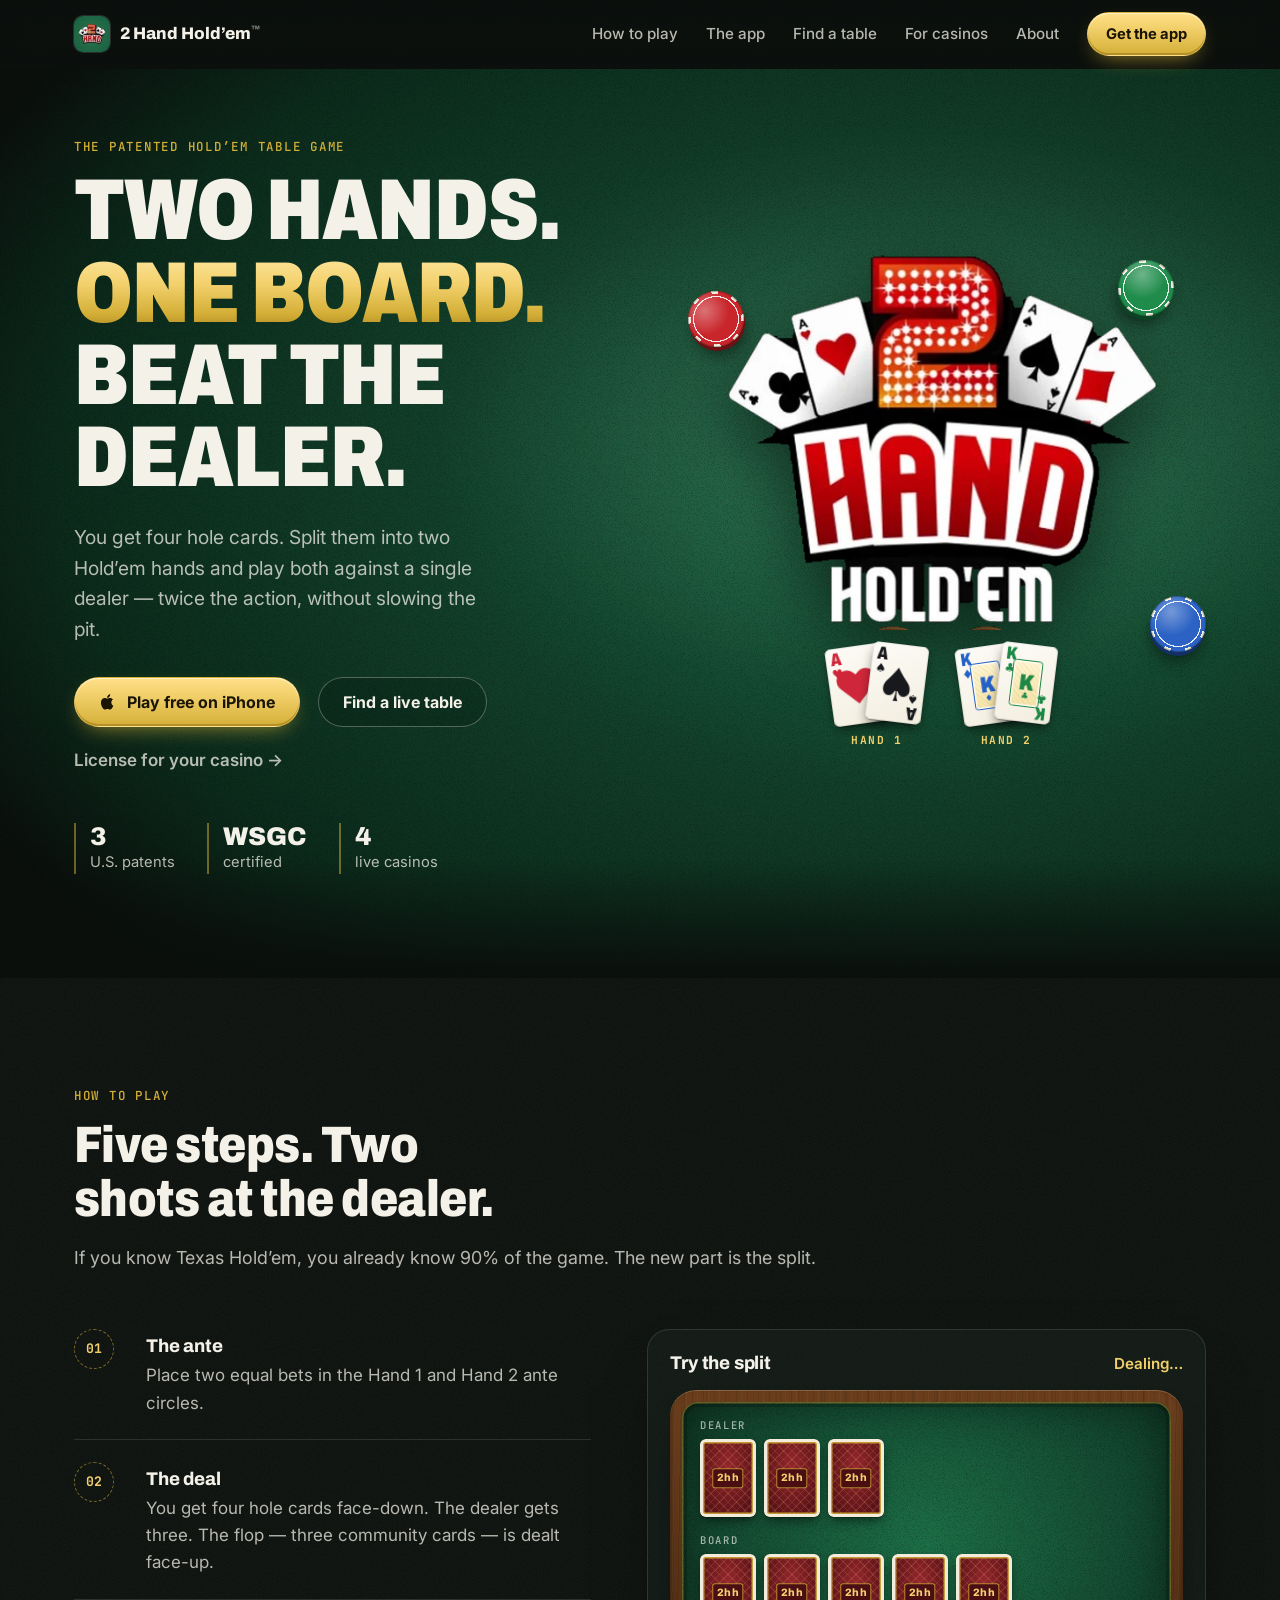
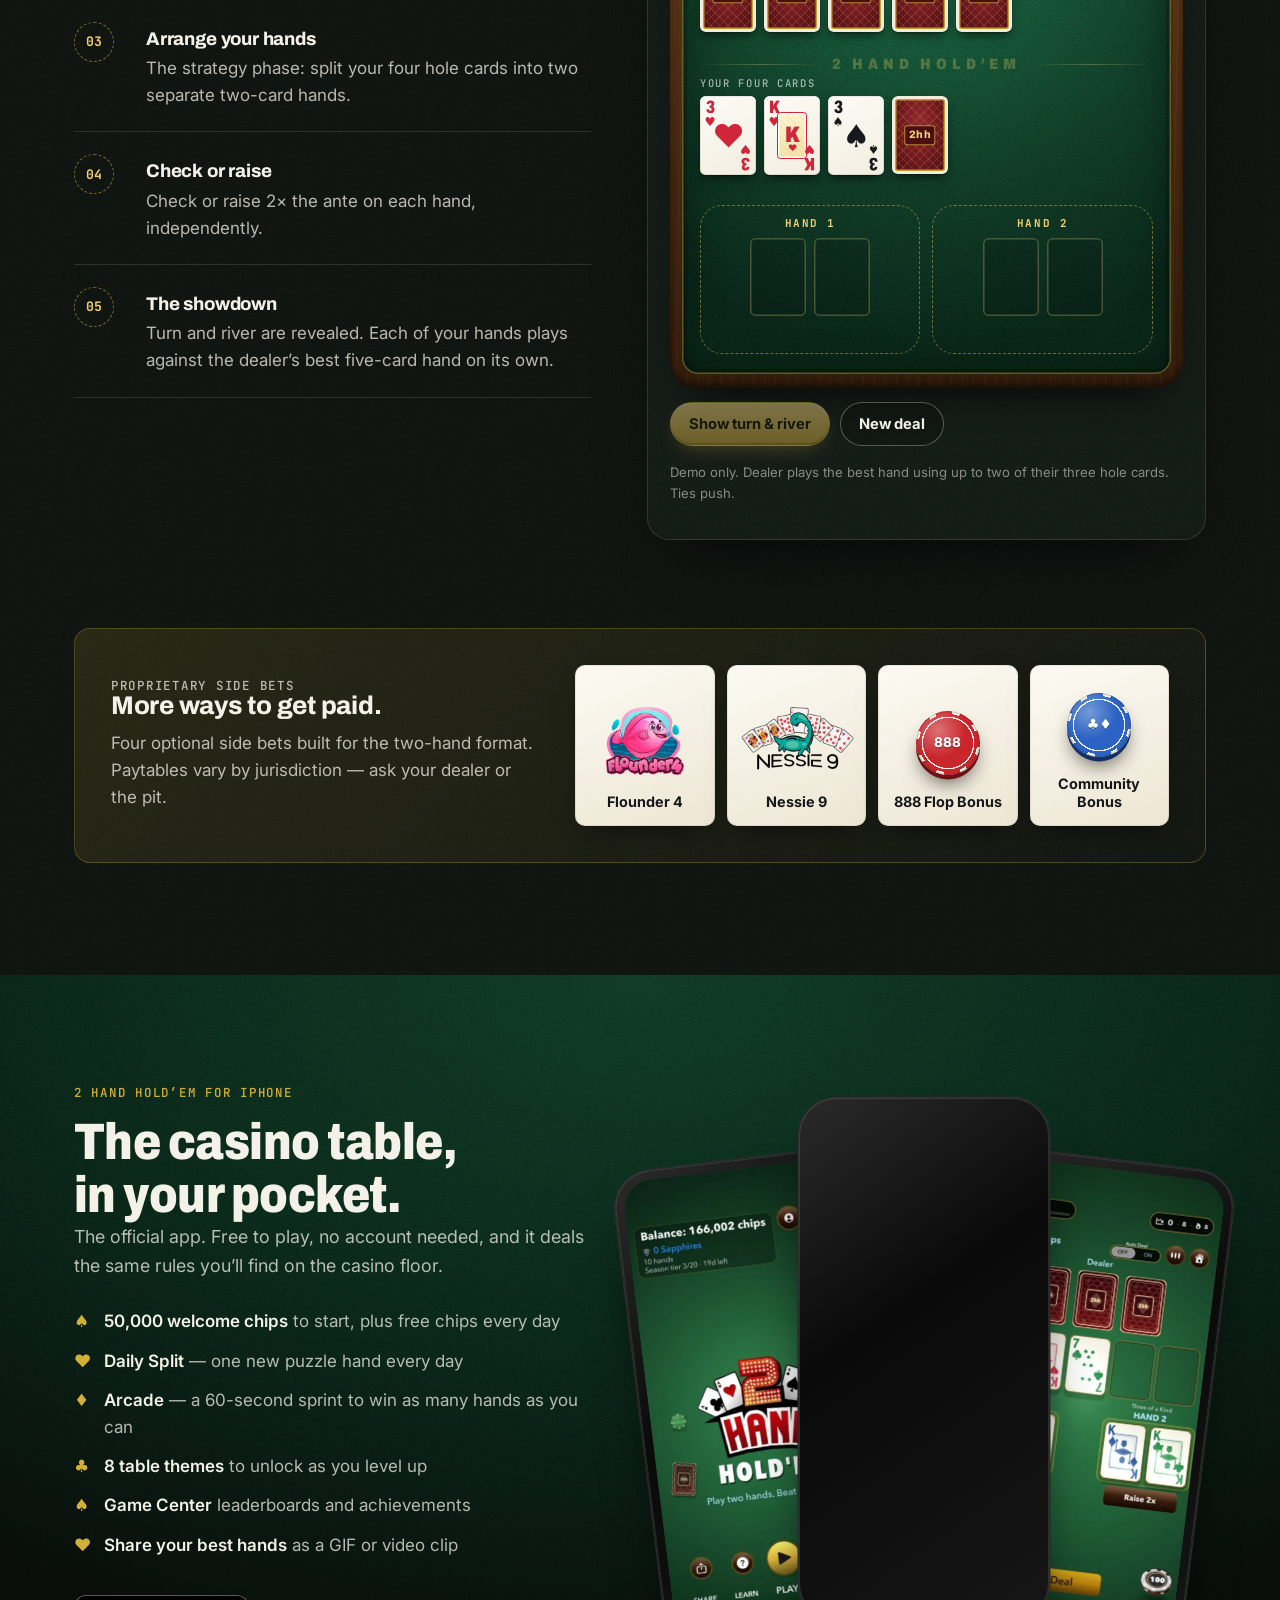
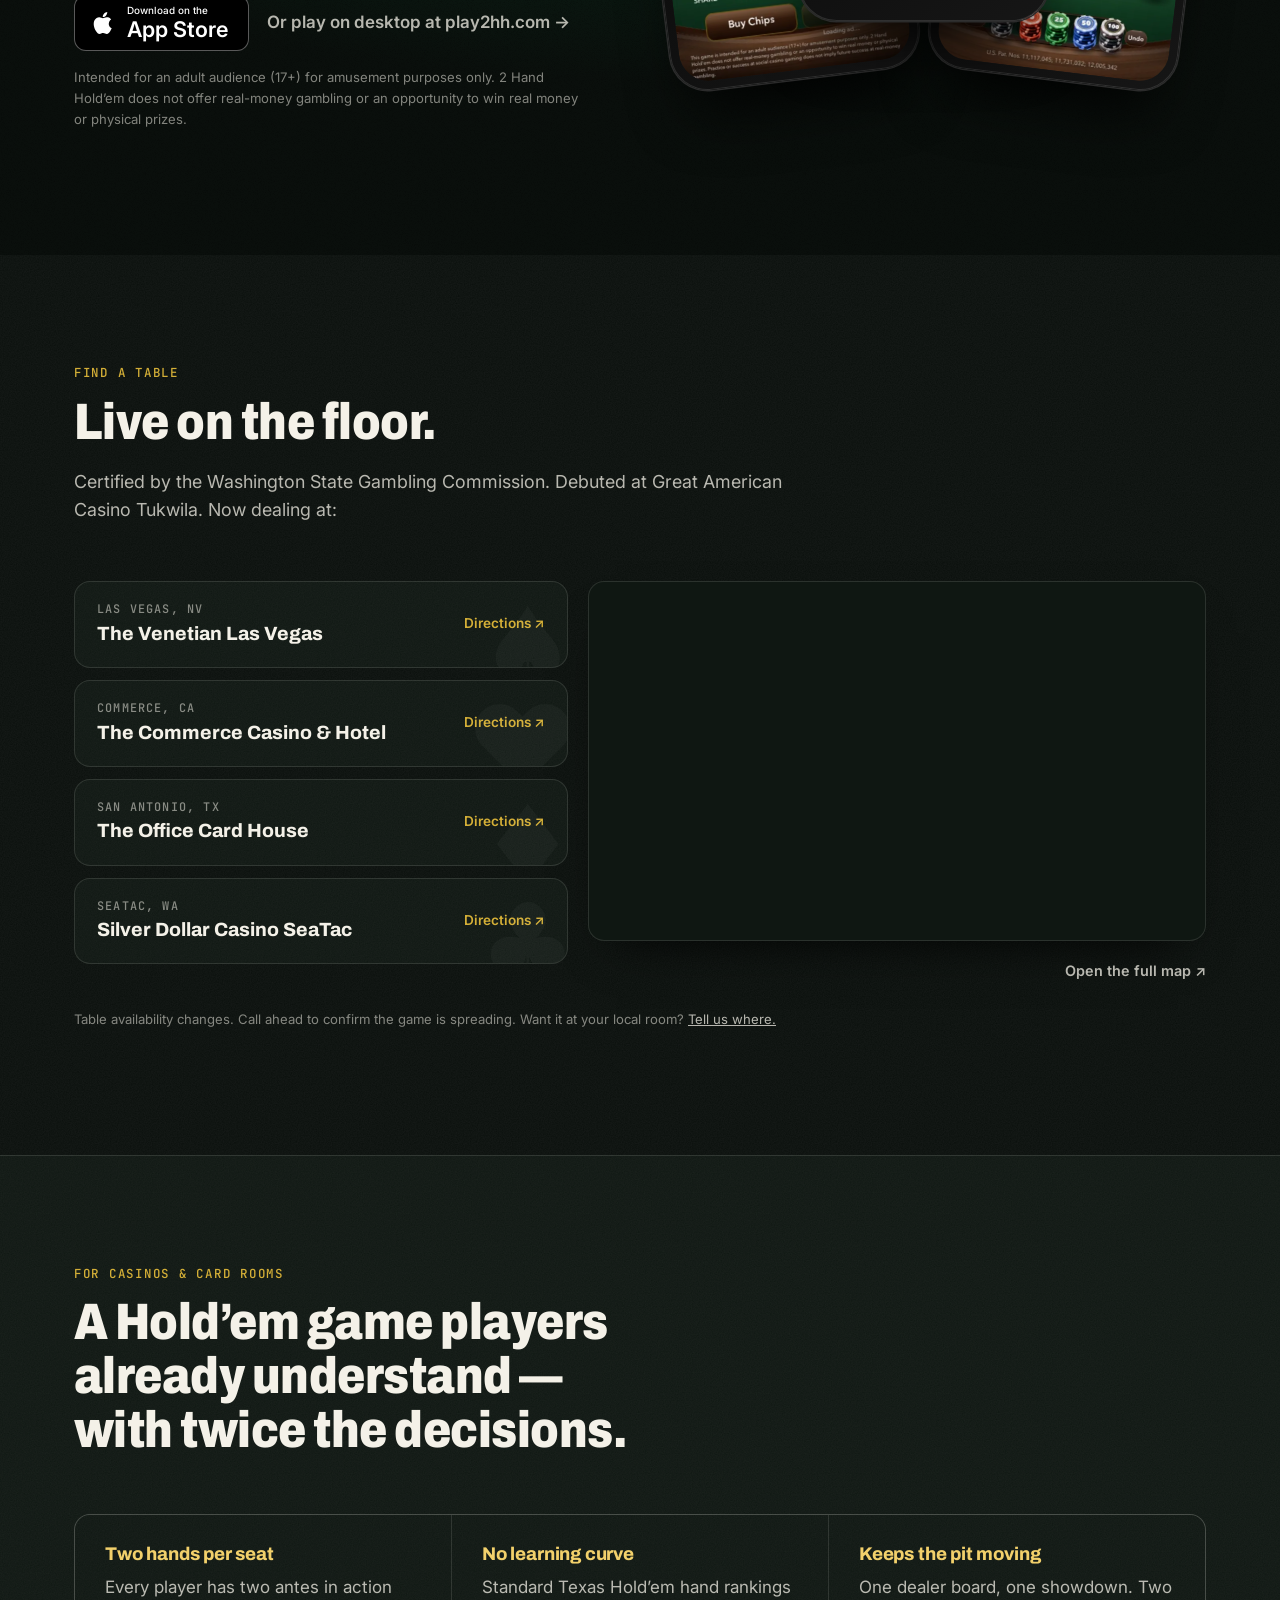
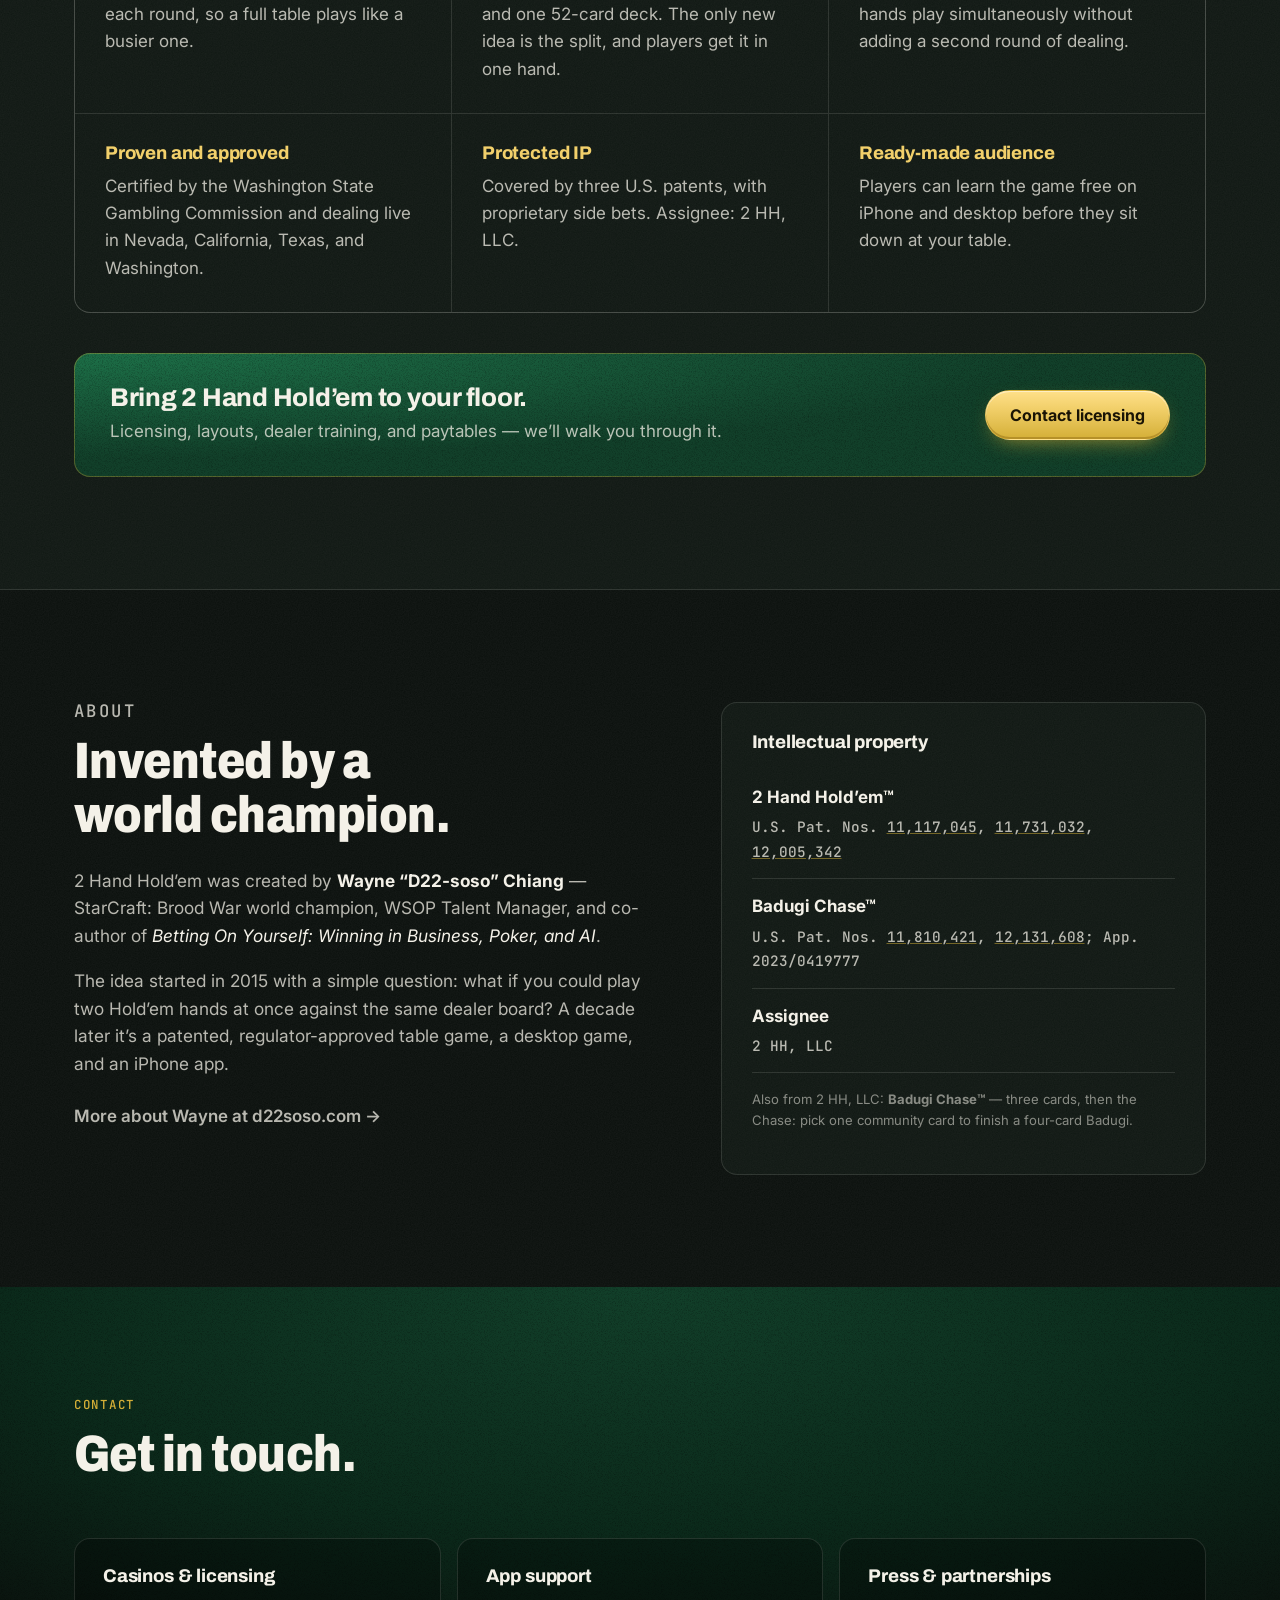
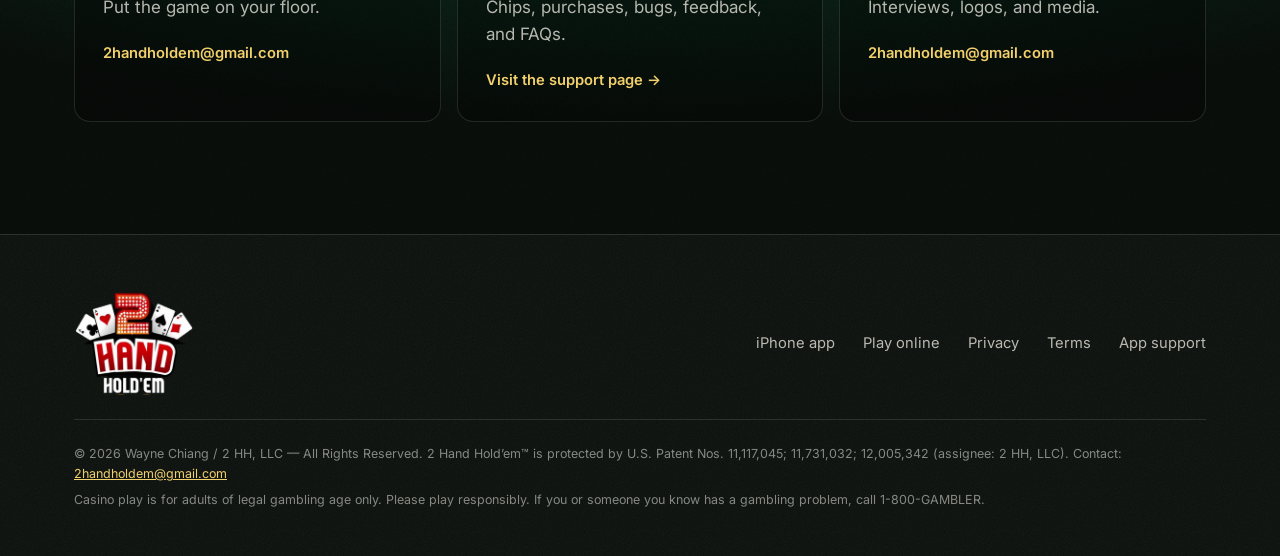
==== commit e054a3a2: "Add app privacy, terms, support pages; venues from the 2hh Locations map - Copy iOS app privacy poli" ====
--- a/index.html
+++ b/index.html
@@ -81,7 +81,7 @@
           <ul class="proof">
             <li><strong>3</strong> U.S. patents</li>
             <li><strong>WSGC</strong> certified</li>
-            <li><strong>6</strong> live card rooms</li>
+            <li><strong>4</strong> live casinos</li>
           </ul>
         </div>
 
@@ -213,38 +213,34 @@
           <h2>Live on the floor.</h2>
           <p class="section-lede">Certified by the Washington State Gambling Commission. Debuted at Great American Casino Tukwila. Now dealing at:</p>
         </header>
-        <ul class="venues">
-          <li>
-            <a href="https://www.google.com/maps/search/?api=1&amp;query=Circa+Resort+%26+Casino+Las+Vegas" target="_blank" rel="noopener">
-              <span class="venue-city">Las Vegas, NV</span><strong>Circa Resort &amp; Casino</strong><span class="map">Map ↗</span>
-            </a>
-          </li>
-          <li>
-            <a href="https://www.google.com/maps/search/?api=1&amp;query=The+Venetian+Las+Vegas" target="_blank" rel="noopener">
-              <span class="venue-city">Las Vegas, NV</span><strong>The Venetian</strong><span class="map">Map ↗</span>
-            </a>
-          </li>
-          <li>
-            <a href="https://www.google.com/maps/search/?api=1&amp;query=The+Commerce+Casino+%26+Hotel" target="_blank" rel="noopener">
-              <span class="venue-city">Los Angeles, CA</span><strong>The Commerce Casino</strong><span class="map">Map ↗</span>
-            </a>
-          </li>
-          <li>
-            <a href="https://www.google.com/maps/search/?api=1&amp;query=Hustler+Casino+Gardena" target="_blank" rel="noopener">
-              <span class="venue-city">Los Angeles, CA</span><strong>Hustler Casino</strong><span class="map">Map ↗</span>
-            </a>
-          </li>
-          <li>
-            <a href="https://www.google.com/maps/search/?api=1&amp;query=The+Office+Card+House+San+Antonio" target="_blank" rel="noopener">
-              <span class="venue-city">San Antonio, TX</span><strong>The Office Card House</strong><span class="map">Map ↗</span>
-            </a>
-          </li>
-          <li>
-            <a href="https://www.google.com/maps/search/?api=1&amp;query=Desert+Bluffs+Poker+Room" target="_blank" rel="noopener">
-              <span class="venue-city">Washington</span><strong>Desert Bluffs Poker Room</strong><span class="map">Map ↗</span>
-            </a>
-          </li>
-        </ul>
+        <div class="tables-grid">
+          <ul class="venues">
+            <li>
+              <a href="https://www.google.com/maps/search/?api=1&amp;query=The+Venetian+Las+Vegas" target="_blank" rel="noopener">
+                <span class="venue-city">Las Vegas, NV</span><strong>The Venetian Las Vegas</strong><span class="map">Directions ↗</span>
+              </a>
+            </li>
+            <li>
+              <a href="https://www.google.com/maps/search/?api=1&amp;query=The+Commerce+Casino+%26+Hotel" target="_blank" rel="noopener">
+                <span class="venue-city">Commerce, CA</span><strong>The Commerce Casino &amp; Hotel</strong><span class="map">Directions ↗</span>
+              </a>
+            </li>
+            <li>
+              <a href="https://www.google.com/maps/search/?api=1&amp;query=The+Office+Card+House+San+Antonio" target="_blank" rel="noopener">
+                <span class="venue-city">San Antonio, TX</span><strong>The Office Card House</strong><span class="map">Directions ↗</span>
+              </a>
+            </li>
+            <li>
+              <a href="https://www.google.com/maps/search/?api=1&amp;query=Silver+Dollar+Casino+SeaTac" target="_blank" rel="noopener">
+                <span class="venue-city">SeaTac, WA</span><strong>Silver Dollar Casino SeaTac</strong><span class="map">Directions ↗</span>
+              </a>
+            </li>
+          </ul>
+          <div class="venue-map">
+            <iframe src="https://www.google.com/maps/d/embed?mid=1jkuOr8dbWp_1eP_5JAC2VYsHcoKf-Uc&amp;ehbc=2E312F" title="Map of casinos dealing 2 Hand Hold’em" loading="lazy" referrerpolicy="no-referrer-when-downgrade" allowfullscreen></iframe>
+            <a class="text-link" href="https://www.google.com/maps/d/viewer?mid=1jkuOr8dbWp_1eP_5JAC2VYsHcoKf-Uc" target="_blank" rel="noopener">Open the full map ↗</a>
+          </div>
+        </div>
         <p class="fine">Table availability changes. Call ahead to confirm the game is spreading. Want it at your local room? <a href="#contact">Tell us where.</a></p>
       </div>
     </section>
@@ -339,8 +335,8 @@
           <a class="contact-card" href="mailto:2handholdem@gmail.com?subject=Licensing%20inquiry">
             <h3>Casinos &amp; licensing</h3><p>Put the game on your floor.</p><span>2handholdem@gmail.com</span>
           </a>
-          <a class="contact-card" href="mailto:2handholdem@gmail.com?subject=App%20support">
-            <h3>App support</h3><p>Chips, purchases, bugs, feedback.</p><span>2handholdem@gmail.com</span>
+          <a class="contact-card" href="app/support/">
+            <h3>App support</h3><p>Chips, purchases, bugs, feedback, and FAQs.</p><span>Visit the support page →</span>
           </a>
           <a class="contact-card" href="mailto:2handholdem@gmail.com?subject=Press%20inquiry">
             <h3>Press &amp; partnerships</h3><p>Interviews, logos, and media.</p><span>2handholdem@gmail.com</span>
@@ -358,12 +354,12 @@
       <nav aria-label="Footer">
         <a href="https://apps.apple.com/app/id6758915394" rel="noopener">iPhone app</a>
         <a href="https://play2hh.com" rel="noopener">Play online</a>
-        <a href="https://d22soso.com/app/privacy/" rel="noopener">Privacy</a>
-        <a href="https://d22soso.com/app/terms/" rel="noopener">Terms</a>
-        <a href="https://d22soso.com/app/support/" rel="noopener">Support</a>
+        <a href="app/privacy/">Privacy</a>
+        <a href="app/terms/">Terms</a>
+        <a href="app/support/">App support</a>
       </nav>
       <div class="legal">
-        <p>© <span id="year">2026</span> 2 HH, LLC. All rights reserved. 2 Hand Hold’em™ and Badugi Chase™ are trademarks of 2 HH, LLC. Protected by U.S. Patent Nos. 11,117,045; 11,731,032; 12,005,342.</p>
+        <p>© <span id="year">2026</span> Wayne Chiang / 2 HH, LLC — All Rights Reserved. 2 Hand Hold’em™ is protected by U.S. Patent Nos. 11,117,045; 11,731,032; 12,005,342 (assignee: 2 HH, LLC). Contact: <a href="mailto:2handholdem@gmail.com">2handholdem@gmail.com</a></p>
         <p>Casino play is for adults of legal gambling age only. Please play responsibly. If you or someone you know has a gambling problem, call 1-800-GAMBLER.</p>
       </div>
     </div>
--- a/style.css
+++ b/style.css
@@ -537,7 +537,15 @@
 }
 
 /* ---------- Venues ---------- */
-.venues { list-style: none; margin: 0; padding: 0; display: grid; grid-template-columns: repeat(3, 1fr); gap: 14px; }
+.tables-grid { display: grid; grid-template-columns: 1fr 1.25fr; gap: 20px; align-items: stretch; }
+.venues { list-style: none; margin: 0; padding: 0; display: grid; grid-template-columns: 1fr; gap: 12px; align-content: start; }
+.venue-map { display: flex; flex-direction: column; gap: 8px; }
+.venue-map iframe {
+  flex: 1; width: 100%; min-height: 360px; border: 0; border-radius: var(--r);
+  background: var(--bg-2);
+  box-shadow: inset 0 0 0 1px var(--line), 0 24px 48px -28px #000;
+}
+.venue-map .text-link { align-self: flex-end; font-size: .9rem; }
 .venues a {
   position: relative; overflow: hidden;
   display: grid; grid-template-columns: 1fr auto; grid-template-rows: auto auto; gap: 6px 10px;
@@ -610,6 +618,28 @@
 .legal { grid-column: 1 / -1; font-size: .78rem; color: var(--ink-3); border-top: 1px solid var(--line); padding-top: 24px; }
 .legal p { margin: 0 0 6px; }
 
+/* ---------- App legal pages (privacy, terms, support) ---------- */
+.legal-nav { display: flex; gap: 4px 20px; flex-wrap: wrap; justify-content: flex-end; }
+.legal-nav a { color: var(--ink-2); text-decoration: none; font-weight: 500; font-size: .95rem; min-height: 44px; display: inline-flex; align-items: center; }
+.legal-nav a[aria-current="page"] { color: var(--gold-hi); }
+@media (hover: hover) { .legal-nav a:hover { color: var(--ink); } }
+.legal-page { max-width: 780px; padding-top: 56px; padding-bottom: 88px; }
+.legal-page h1 { font-size: clamp(2.2rem, 6vw, 3.4rem); font-weight: 900; font-stretch: 85%; margin-bottom: 12px; }
+.legal-meta { color: var(--ink-3); font-size: .92rem; margin-bottom: 40px; }
+.legal-doc { color: var(--ink-2); font-size: 1.02rem; line-height: 1.7; }
+.legal-doc h2 { font-size: 1.35rem; font-weight: 800; color: var(--ink); margin: 40px 0 12px; padding-top: 20px; border-top: 1px solid var(--line); }
+.legal-doc strong { color: var(--ink); }
+.legal-doc ul, .legal-doc ol { padding-left: 1.3em; margin: 0 0 1em; }
+.legal-doc li { margin-bottom: .5em; }
+.legal-doc a, .legal-meta a, .legal-siblings a, .legal a { color: var(--gold-hi); }
+.legal-siblings { margin-top: 48px; padding-top: 20px; border-top: 1px solid var(--line); color: var(--ink-3); font-size: .92rem; }
+@media (max-width: 640px) {
+  .legal-page { padding-top: 36px; }
+  .legal-nav { gap: 0 14px; }
+  .legal-nav a { font-size: .9rem; }
+  .legal-body .brand span { display: none; }
+}
+
 /* ---------- Scroll reveal ---------- */
 .reveal { opacity: 0; transform: translateY(22px); transition: opacity .7s var(--ease-out), transform .7s var(--ease-out); transition-delay: calc(var(--i, 0) * 70ms); }
 .reveal.in { opacity: 1; transform: none; }
@@ -625,7 +655,9 @@
   .hero-deal { --cw: 54px; --gap: 28px; }
   .demo { position: static; }
   .sidebets { grid-template-columns: 1fr; }
-  .venues, .pillars, .contact-grid { grid-template-columns: repeat(2, 1fr); }
+  .pillars, .contact-grid { grid-template-columns: repeat(2, 1fr); }
+  .tables-grid { grid-template-columns: 1fr; }
+  .venues { grid-template-columns: repeat(2, 1fr); }
   .phones { max-width: 600px; margin: 0 auto; width: 100%; }
 }
 @media (max-width: 860px) {
@@ -661,6 +693,7 @@
   .proof strong { font-size: 1.35rem; }
   .steps li { grid-template-columns: 48px 1fr; gap: 12px; }
   .venues, .pillars, .contact-grid { grid-template-columns: 1fr; }
+  .venue-map iframe { min-height: 300px; }
   .sidebet-list { grid-template-columns: repeat(2, 1fr); }
   .sidebets { padding: 22px; margin-top: 64px; gap: 24px; }
   .demo { padding: 14px; margin: 0 -4px; border-radius: 22px; }
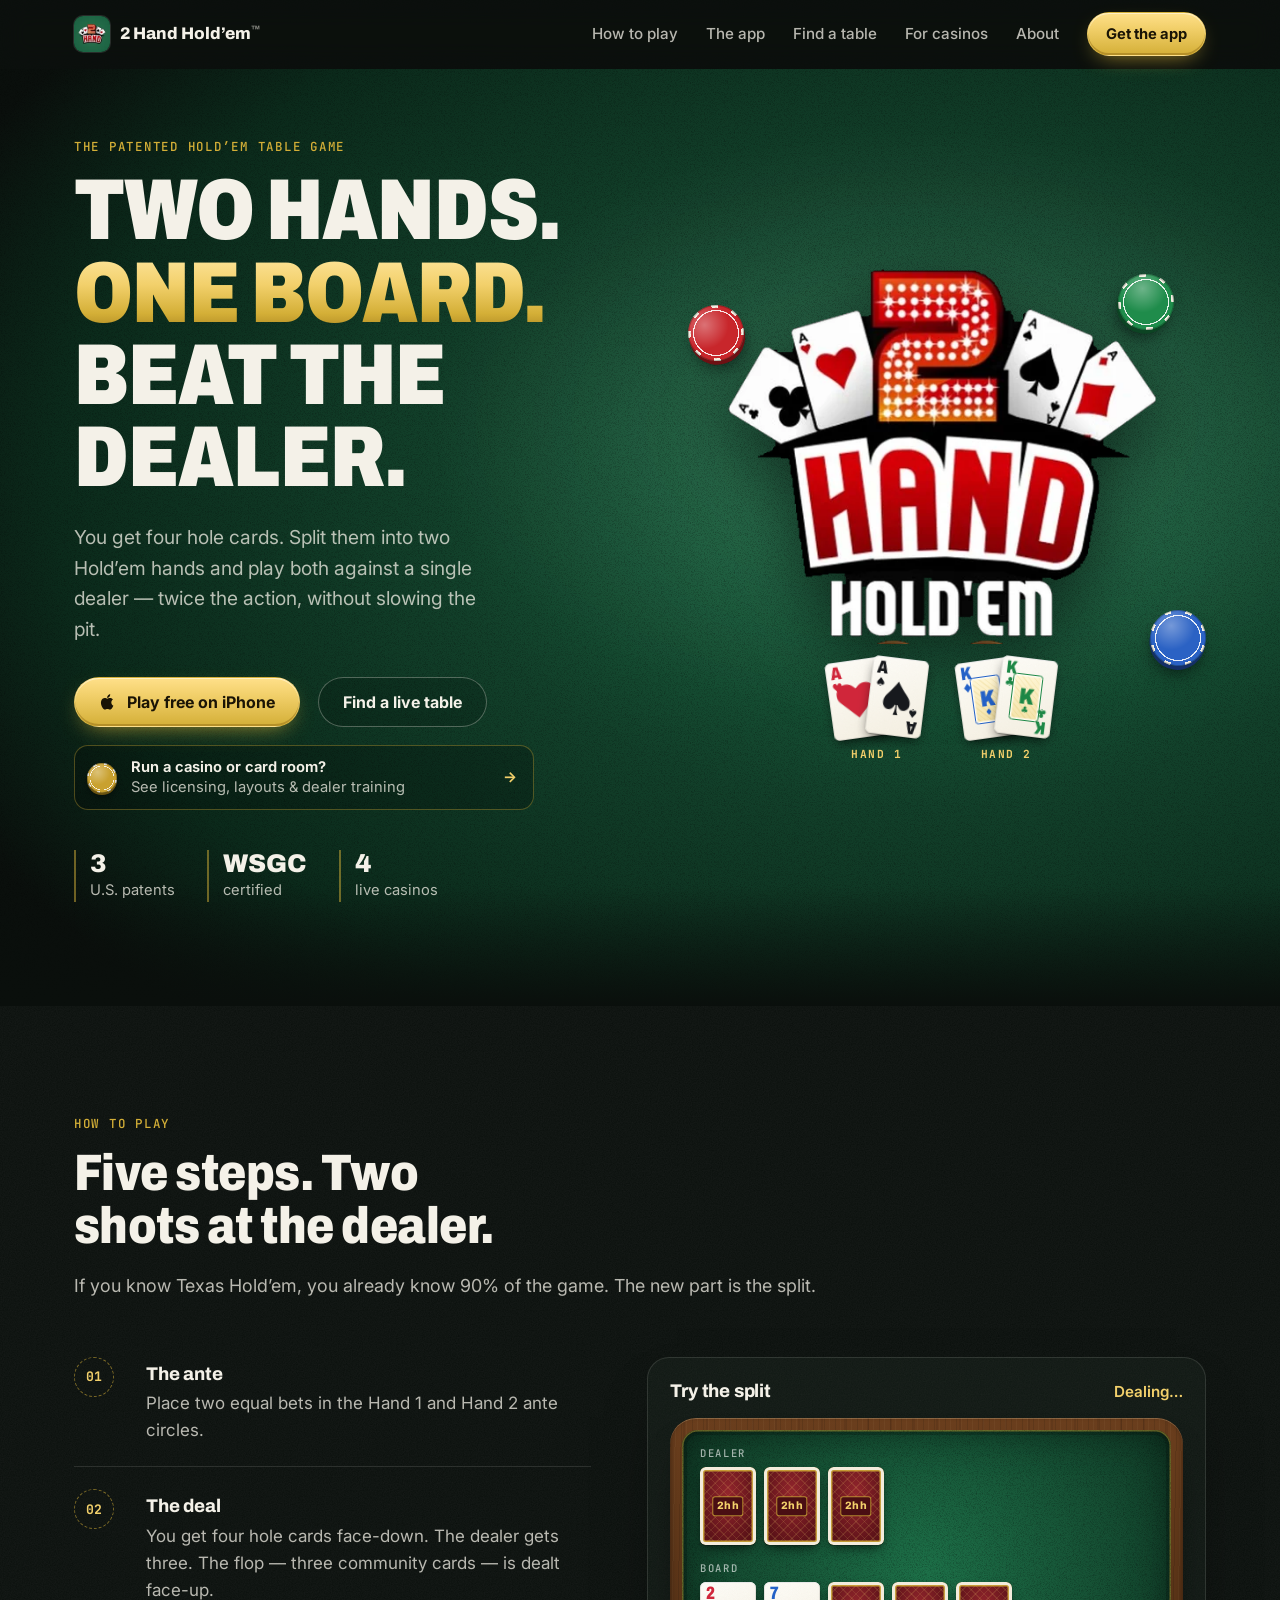
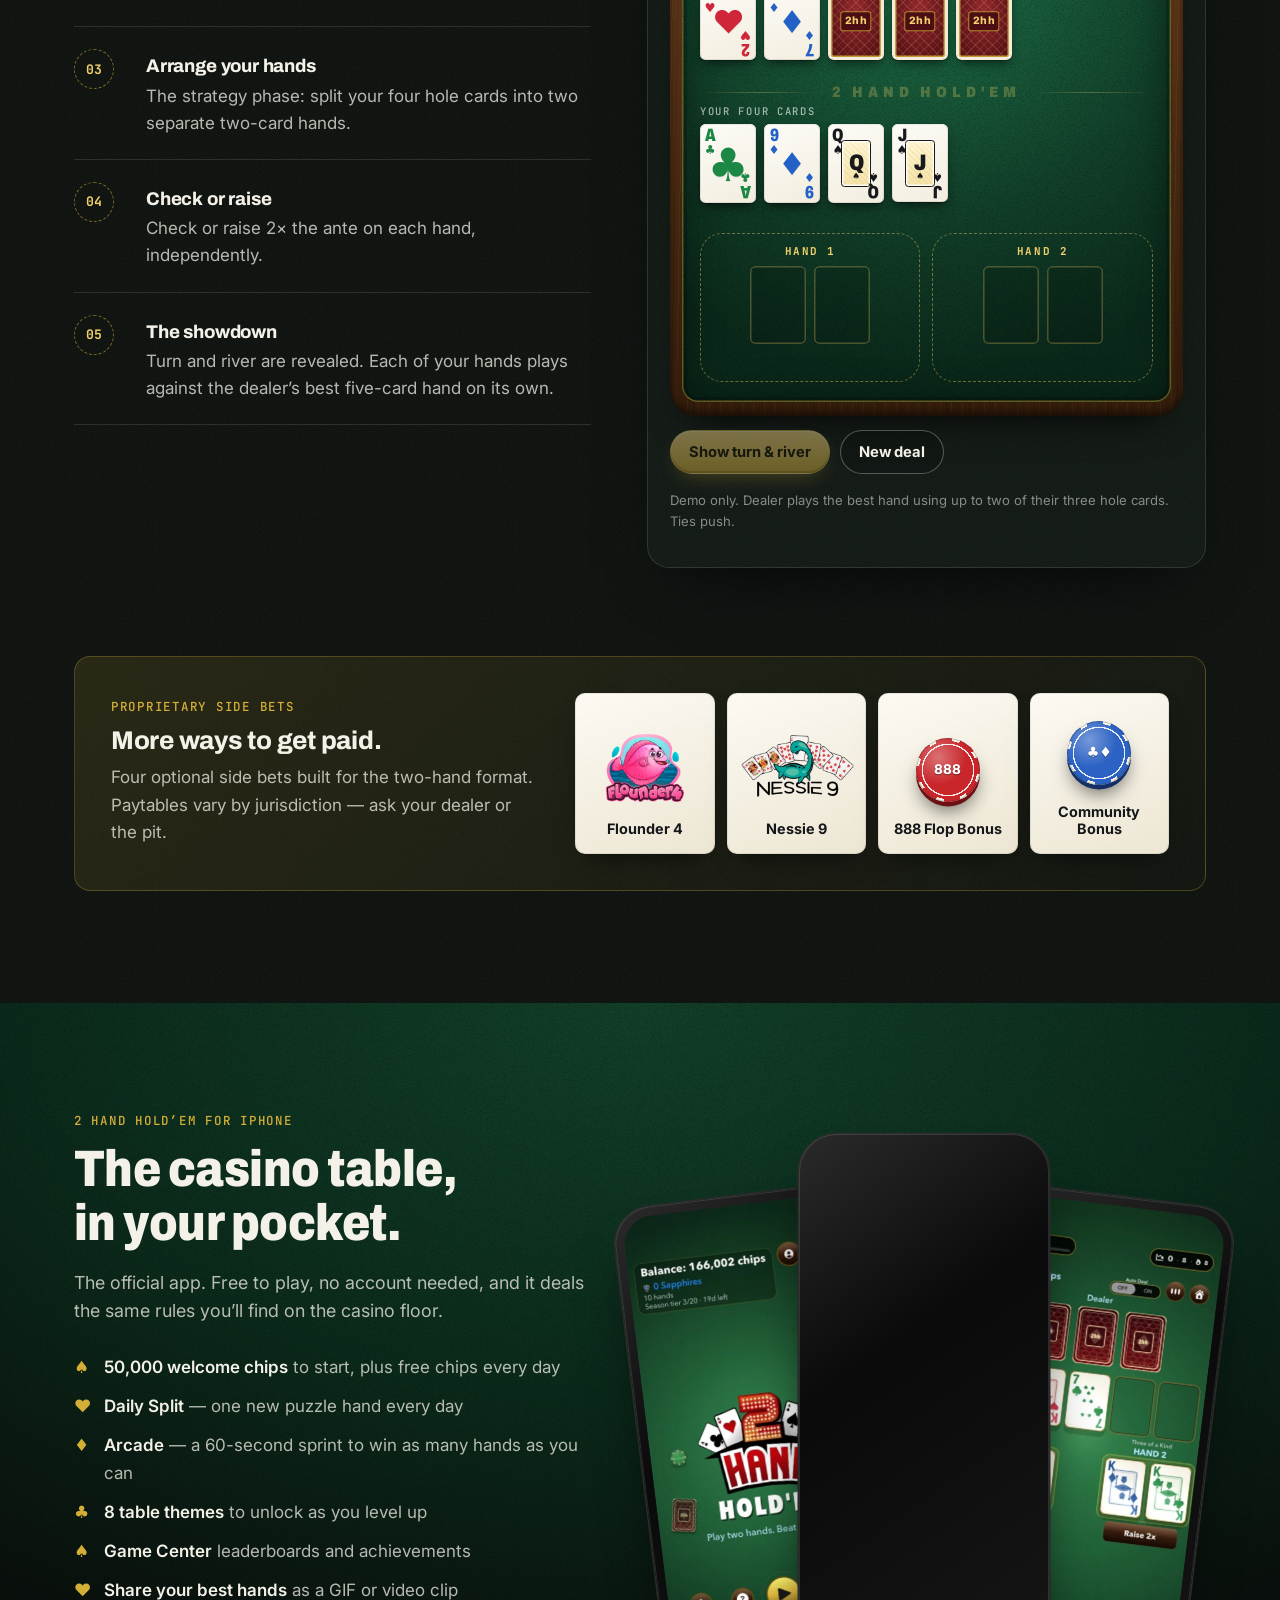
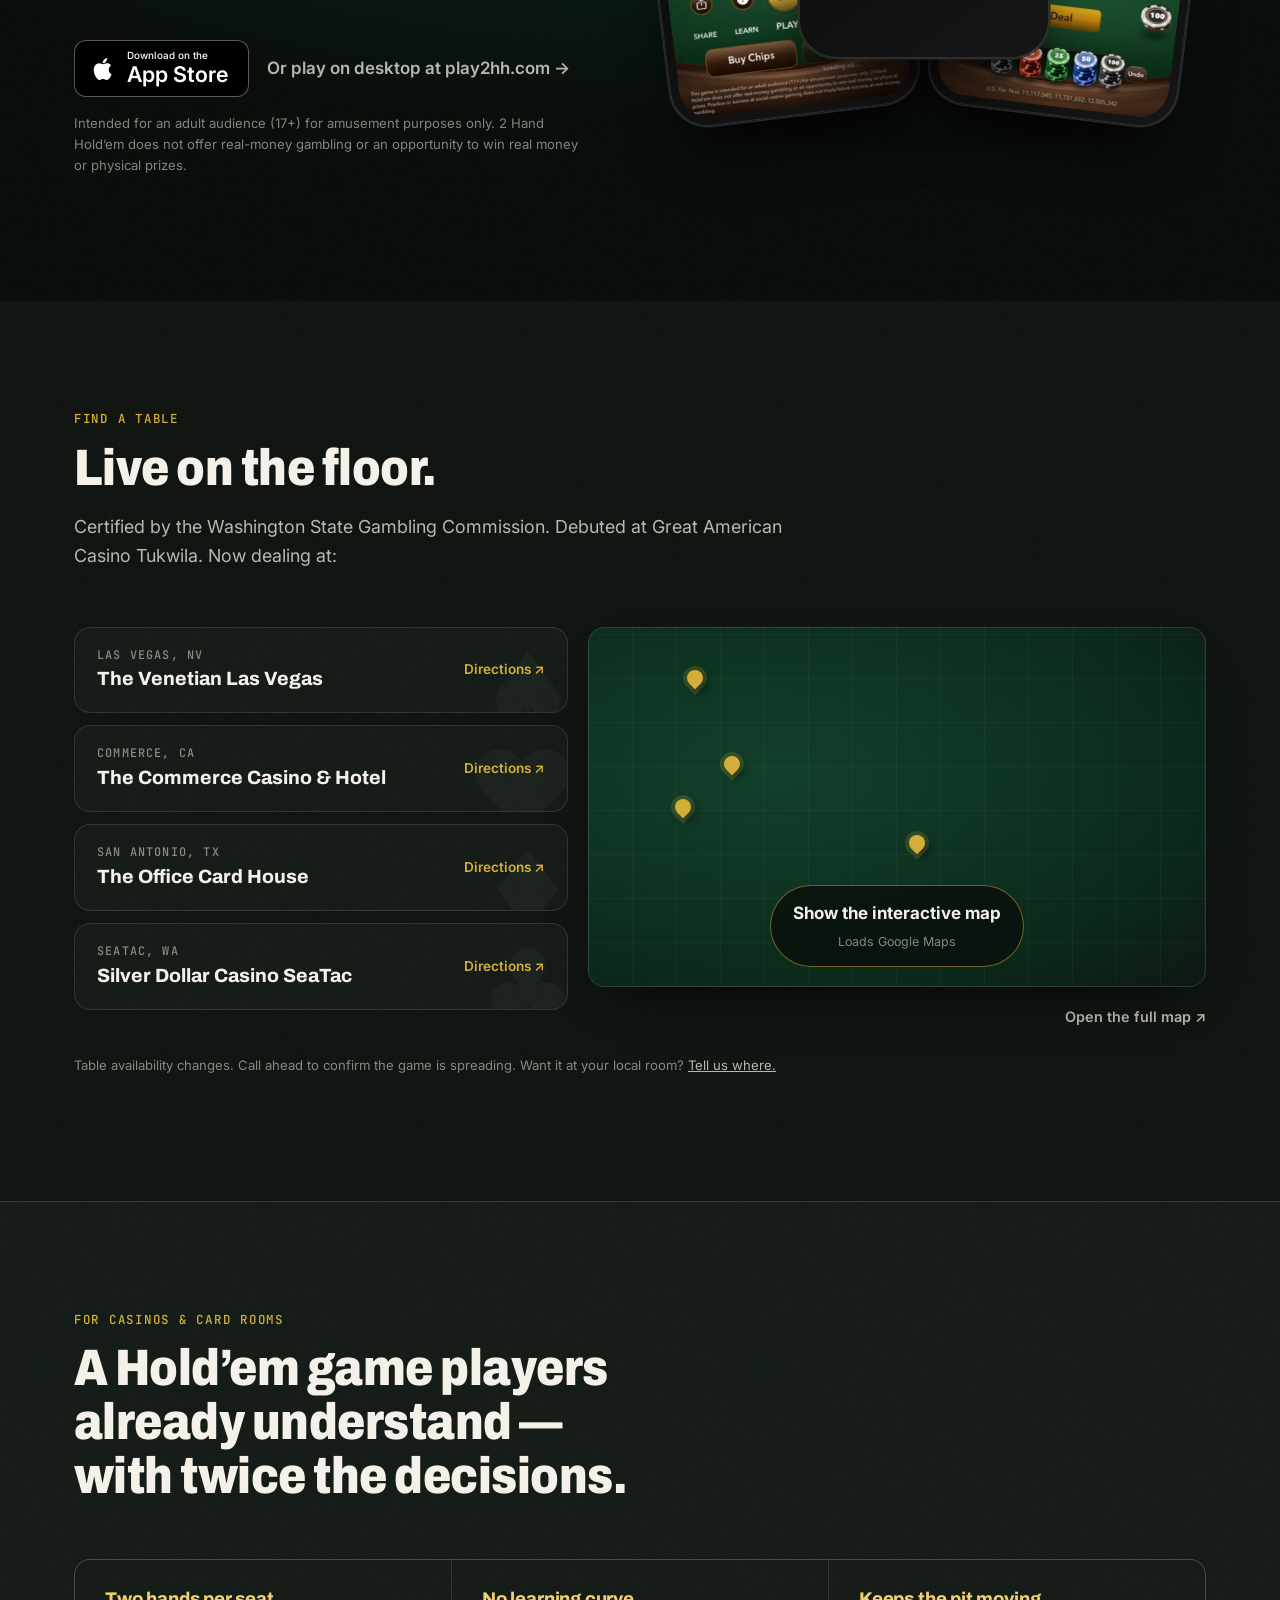
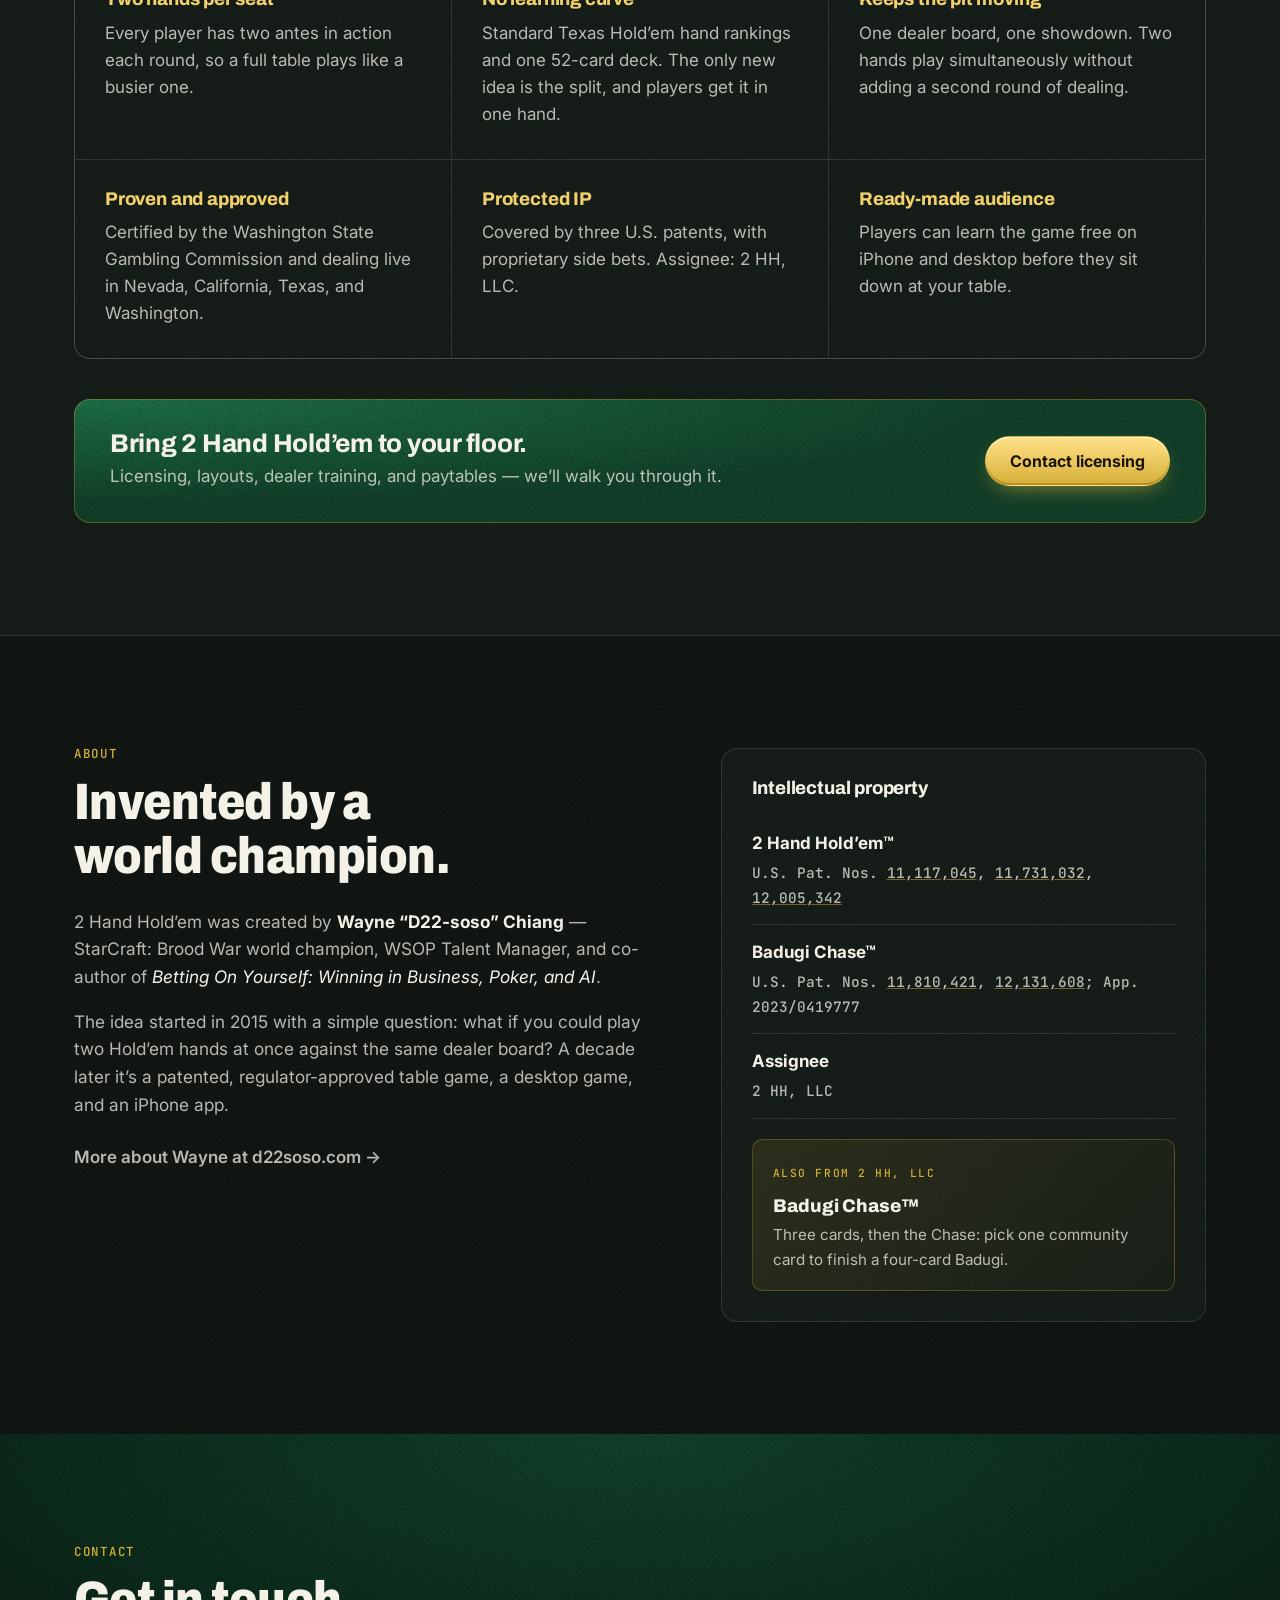
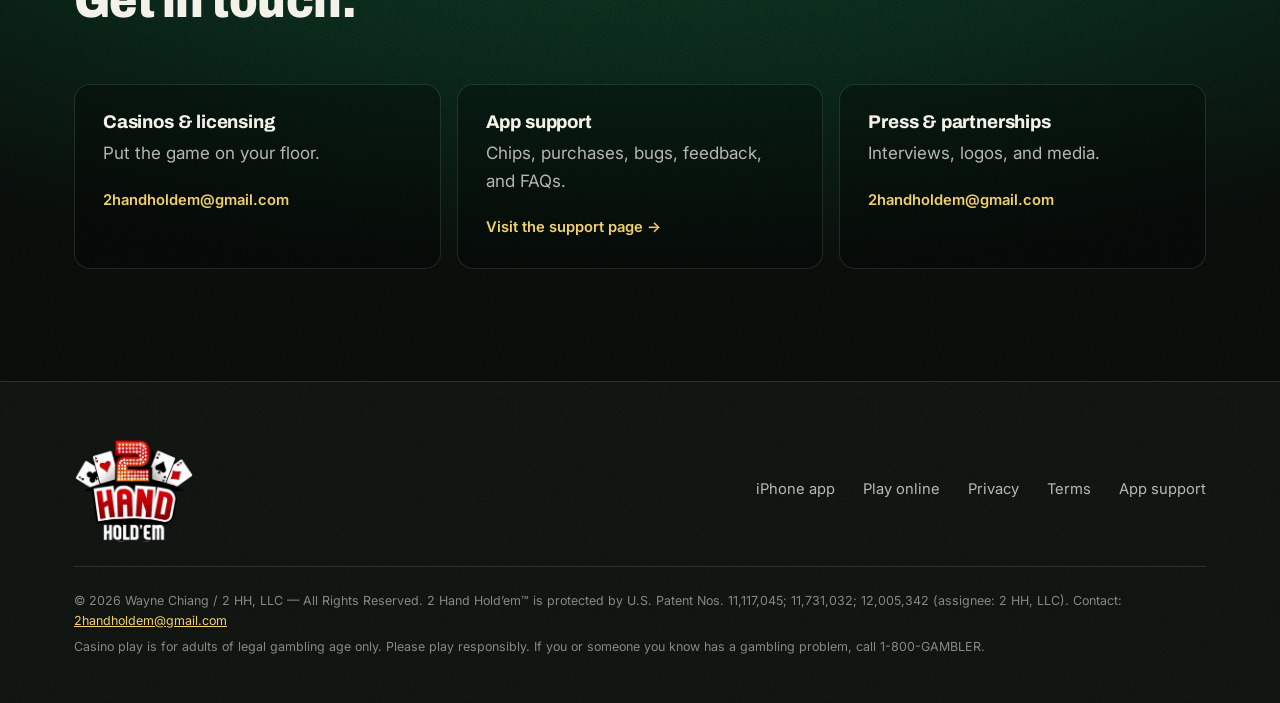
==== commit 46d2fe69: "Fix site audit issues and add design upgrades Bugs - Mobile hero: smaller logo/cards so the main CTA" ====
--- a/index.html
+++ b/index.html
@@ -13,8 +13,14 @@
   <meta property="og:title" content="2 Hand Hold’em™ — Twice the action. Twice the fun." />
   <meta property="og:description" content="Four cards, two hands, one dealer. The patented Hold’em table game — live in casinos and free on the App Store." />
   <meta property="og:url" content="https://2handholdem.com/" />
-  <meta property="og:image" content="https://2handholdem.com/assets/img/logo-2hh.png" />
+  <meta property="og:image" content="https://2handholdem.com/assets/img/og-2hh.jpg" />
+  <meta property="og:image:width" content="1200" />
+  <meta property="og:image:height" content="630" />
+  <meta property="og:image:alt" content="2 Hand Hold’em — Two hands. One board. Beat the dealer." />
   <meta name="twitter:card" content="summary_large_image" />
+  <meta name="twitter:title" content="2 Hand Hold’em™ — Twice the action. Twice the fun." />
+  <meta name="twitter:description" content="Four cards, two hands, one dealer. The patented Hold’em table game — live in casinos and free on the App Store." />
+  <meta name="twitter:image" content="https://2handholdem.com/assets/img/og-2hh.jpg" />
 
   <link rel="icon" type="image/png" href="assets/img/favicon.png" />
   <link rel="apple-touch-icon" href="assets/img/apple-touch-icon.png" />
@@ -76,8 +82,12 @@
               Play free on iPhone
             </a>
             <a class="btn btn-ghost" href="#tables">Find a live table</a>
-            <a class="text-link" href="#casinos">License for your casino →</a>
-          </div>
+          </div>
+          <a class="operator-link" href="#casinos">
+            <span class="chip chip-gold" aria-hidden="true"></span>
+            <span><b>Run a casino or card room?</b> See licensing, layouts &amp; dealer training</span>
+            <span class="operator-arrow" aria-hidden="true">→</span>
+          </a>
           <ul class="proof">
             <li><strong>3</strong> U.S. patents</li>
             <li><strong>WSGC</strong> certified</li>
@@ -237,7 +247,10 @@
             </li>
           </ul>
           <div class="venue-map">
-            <iframe src="https://www.google.com/maps/d/embed?mid=1jkuOr8dbWp_1eP_5JAC2VYsHcoKf-Uc&amp;ehbc=2E312F" title="Map of casinos dealing 2 Hand Hold’em" loading="lazy" referrerpolicy="no-referrer-when-downgrade" allowfullscreen></iframe>
+            <button class="map-facade" id="map-load" type="button" data-src="https://www.google.com/maps/d/embed?mid=1jkuOr8dbWp_1eP_5JAC2VYsHcoKf-Uc&amp;ehbc=2E312F">
+              <span class="map-pins" aria-hidden="true"><i style="--x:22%;--y:36%"></i><i style="--x:14%;--y:48%"></i><i style="--x:52%;--y:58%"></i><i style="--x:16%;--y:12%"></i></span>
+              <span class="map-cta"><b>Show the interactive map</b><small>Loads Google Maps</small></span>
+            </button>
             <a class="text-link" href="https://www.google.com/maps/d/viewer?mid=1jkuOr8dbWp_1eP_5JAC2VYsHcoKf-Uc" target="_blank" rel="noopener">Open the full map ↗</a>
           </div>
         </div>
@@ -278,12 +291,13 @@
             <p>Players can learn the game free on iPhone and desktop before they sit down at your table.</p>
           </article>
         </div>
+        <p class="pillars-hint" aria-hidden="true">Swipe for more →</p>
         <div class="casino-cta">
           <div>
             <h3>Bring 2 Hand Hold’em to your floor.</h3>
             <p>Licensing, layouts, dealer training, and paytables — we’ll walk you through it.</p>
           </div>
-          <a class="btn btn-gold" href="mailto:2handholdem@gmail.com?subject=2%20Hand%20Hold%27em%20licensing%20inquiry">Contact licensing</a>
+          <a class="btn btn-gold" href="mailto:2handholdem@gmail.com?subject=2%20Hand%20Hold%27em%20licensing%20inquiry&amp;body=Venue%20name%3A%0ACity%20%2F%20state%3A%0ANumber%20of%20tables%20you%27re%20considering%3A%0ABest%20way%20to%20reach%20you%3A%0A">Contact licensing</a>
         </div>
       </div>
     </section>
@@ -319,7 +333,11 @@
             </div>
             <div><dt>Assignee</dt><dd>2 HH, LLC</dd></div>
           </dl>
-          <p class="fine">Also from 2 HH, LLC: <strong>Badugi Chase™</strong> — three cards, then the Chase: pick one community card to finish a four-card Badugi.</p>
+          <div class="also">
+            <span class="also-tag">Also from 2 HH, LLC</span>
+            <h4>Badugi Chase™</h4>
+            <p>Three cards, then the Chase: pick one community card to finish a four-card Badugi.</p>
+          </div>
         </div>
       </div>
     </section>
@@ -332,7 +350,7 @@
           <h2>Get in touch.</h2>
         </header>
         <div class="contact-grid">
-          <a class="contact-card" href="mailto:2handholdem@gmail.com?subject=Licensing%20inquiry">
+          <a class="contact-card" href="mailto:2handholdem@gmail.com?subject=2%20Hand%20Hold%27em%20licensing%20inquiry&amp;body=Venue%20name%3A%0ACity%20%2F%20state%3A%0ANumber%20of%20tables%20you%27re%20considering%3A%0ABest%20way%20to%20reach%20you%3A%0A">
             <h3>Casinos &amp; licensing</h3><p>Put the game on your floor.</p><span>2handholdem@gmail.com</span>
           </a>
           <a class="contact-card" href="app/support/">
--- a/style.css
+++ b/style.css
@@ -382,7 +382,7 @@
 }
 
 /* ---------- Sections ---------- */
-.section { padding: 112px 0; position: relative; }
+.section { padding: 112px 0; position: relative; overflow-x: clip; }
 .section-head { max-width: 760px; margin-bottom: 56px; }
 .section-head h2 { margin-bottom: 18px; }
 .section-lede { font-size: 1.12rem; color: var(--ink-2); }
@@ -481,6 +481,7 @@
 }
 .sidebets h3 { font-size: 1.6rem; margin-bottom: 10px; }
 .sidebets p { color: var(--ink-2); margin: 0; }
+.sidebets .eyebrow { color: var(--gold); margin-bottom: 14px; }
 .sidebet-list { list-style: none; margin: 0; padding: 0; display: grid; grid-template-columns: repeat(4, 1fr); gap: 12px; }
 .sidebet-list li {
   display: flex; flex-direction: column; align-items: center; justify-content: flex-end; gap: 10px;
@@ -498,6 +499,7 @@
 }
 
 /* ---------- App ---------- */
+.app-copy h2 { margin-bottom: 18px; }
 .app-grid { display: grid; grid-template-columns: 1fr 1.1fr; gap: 56px; align-items: center; }
 .features { list-style: none; padding: 0; margin: 28px 0 36px; display: grid; gap: 12px; }
 .features li { padding-left: 30px; position: relative; color: var(--ink-2); }
@@ -580,6 +582,7 @@
   background: radial-gradient(ellipse at 0% 0%, var(--felt-hi), var(--felt) 60%);
   box-shadow: inset 0 0 0 1px rgba(212,175,55,.35);
 }
+.pillars-hint { display: none; margin: 10px 0 0; font: 500 .72rem/1 var(--mono); letter-spacing: .12em; text-transform: uppercase; color: var(--ink-3); }
 .casino-cta h3 { font-size: 1.6rem; margin-bottom: 6px; }
 .casino-cta p { margin: 0; color: var(--ink-2); }
 
@@ -587,6 +590,7 @@
 .about-grid { display: grid; grid-template-columns: 1.2fr 1fr; gap: 64px; align-items: start; }
 .about-copy h2 { margin-bottom: 24px; }
 .about-copy p { color: var(--ink-2); font-size: 1.08rem; }
+.about-copy .eyebrow { color: var(--gold); font-size: .78rem; }
 .about-copy strong, .about-copy em { color: var(--ink); }
 .ip { padding: 30px; border-radius: var(--r); background: var(--grain), var(--bg-2); border: 1px solid var(--line); }
 .ip h3 { margin-bottom: 18px; }
@@ -640,6 +644,57 @@
   .legal-body .brand span { display: none; }
 }
 
+/* ---------- Hero: operator path ---------- */
+.operator-link {
+  display: flex; align-items: center; gap: 14px; max-width: 460px; margin-top: 18px;
+  padding: 12px 16px 12px 12px; border-radius: 14px; text-decoration: none; color: var(--ink-2);
+  background: rgba(0,0,0,.22); border: 1px solid rgba(212,175,55,.35);
+  font-size: .92rem; line-height: 1.35;
+  transition: border-color .2s, background .2s;
+  animation: rise .8s .36s var(--ease-out) backwards;
+}
+.operator-link .chip { --cs: 30px; flex: none; }
+.operator-link b { display: block; color: var(--ink); font-weight: 650; }
+.operator-arrow { margin-left: auto; color: var(--gold-hi); font-weight: 700; transition: transform .2s var(--ease-out); }
+@media (hover: hover) {
+  .operator-link:hover { border-color: var(--gold-hi); background: rgba(0,0,0,.32); }
+  .operator-link:hover .operator-arrow { transform: translateX(4px); }
+}
+
+/* ---------- Map facade ---------- */
+.map-facade {
+  flex: 1; position: relative; overflow: hidden; width: 100%; min-height: 360px; cursor: pointer;
+  border: 0; border-radius: var(--r); color: var(--ink); font: inherit;
+  background:
+    repeating-linear-gradient(0deg, rgba(255,255,255,.035) 0 1px, transparent 1px 44px),
+    repeating-linear-gradient(90deg, rgba(255,255,255,.035) 0 1px, transparent 1px 44px),
+    radial-gradient(ellipse at 30% 40%, var(--felt), var(--felt-deep) 70%, var(--bg-2));
+  box-shadow: inset 0 0 0 1px var(--line), 0 24px 48px -28px #000;
+}
+.map-pins i {
+  position: absolute; left: var(--x); top: var(--y); width: 16px; height: 16px;
+  border-radius: 50% 50% 50% 0; transform: rotate(-45deg); background: var(--gold);
+  box-shadow: 0 0 0 4px rgba(212,175,55,.18), 0 6px 10px rgba(0,0,0,.5);
+}
+.map-cta {
+  position: absolute; left: 50%; bottom: 20px; transform: translateX(-50%);
+  display: grid; gap: 4px; text-align: center; padding: 14px 22px; border-radius: 999px;
+  background: rgba(10,15,12,.82); border: 1px solid rgba(212,175,55,.5); white-space: nowrap;
+  transition: border-color .2s, transform .2s var(--ease-out);
+}
+.map-cta small { color: var(--ink-3); font-size: .78rem; }
+@media (hover: hover) { .map-facade:hover .map-cta { border-color: var(--gold-hi); transform: translateX(-50%) scale(1.03); } }
+
+/* ---------- About: sister game ---------- */
+.also {
+  margin-top: 20px; padding: 18px 20px; border-radius: var(--r-sm);
+  background: linear-gradient(135deg, rgba(212,175,55,.12), rgba(212,175,55,.02));
+  border: 1px solid rgba(212,175,55,.28);
+}
+.also-tag { font: 500 .7rem/1 var(--mono); letter-spacing: .14em; text-transform: uppercase; color: var(--gold); }
+.also h4 { font: 800 1.15rem/1.2 var(--display); margin: 10px 0 6px; }
+.also p { margin: 0; color: var(--ink-2); font-size: .95rem; }
+
 /* ---------- Scroll reveal ---------- */
 .reveal { opacity: 0; transform: translateY(22px); transition: opacity .7s var(--ease-out), transform .7s var(--ease-out); transition-delay: calc(var(--i, 0) * 70ms); }
 .reveal.in { opacity: 1; transform: none; }
@@ -681,19 +736,42 @@
   .section { padding: 80px 0; }
   .section-head { margin-bottom: 40px; }
   .hero h1 { font-size: clamp(2.5rem, 12.5vw, 3.4rem); margin-bottom: 18px; }
-  .lede { font-size: 1.06rem; margin-bottom: 24px; }
-  .hero-logo { width: min(240px, 64vw); }
-  .hero-deal { --cw: 48px; --gap: 22px; }
-  .hc1 { --cs: 44px; left: -2%; }
-  .hc2 { --cs: 34px; right: 2%; }
-  .hc3 { --cs: 38px; bottom: 30%; right: -2%; }
+  .lede { font-size: 1.06rem; margin-bottom: 20px; }
+  .hero { padding: 16px 0 56px; }
+  .hero-inner { gap: 18px; }
+  .hero-logo { width: min(172px, 46vw); }
+  .hero-deal { --cw: 40px; --gap: 18px; min-height: calc(var(--cw) * 1.4 + 32px); }
+  .pair { gap: 8px; }
+  .hero .eyebrow { margin-bottom: 12px; }
+  .hc1 { --cs: 38px; left: 4%; top: 10%; }
+  .hc2 { --cs: 30px; right: 8%; }
+  .hc3 { --cs: 32px; bottom: 34%; right: 4%; }
+  .hero .cta-row { gap: 10px; }
   .hero .cta-row .btn { flex: 1 1 100%; }
   .hero .cta-row .text-link { margin: 0 auto; }
   .proof { display: grid; grid-template-columns: repeat(3, 1fr); gap: 10px; margin-top: 28px; font-size: .82rem; }
   .proof strong { font-size: 1.35rem; }
   .steps li { grid-template-columns: 48px 1fr; gap: 12px; }
-  .venues, .pillars, .contact-grid { grid-template-columns: 1fr; }
+  .venues, .contact-grid { grid-template-columns: 1fr; }
+  .venues { gap: 8px; }
+  .venues a { padding: 16px 18px; }
+  .venues strong { font-size: 1.08rem; }
+  .map-facade { min-height: 220px; }
+  /* Pillars become a swipeable row instead of a 6-card stack */
+  .pillars {
+    display: grid; grid-auto-flow: column; grid-template-columns: none; grid-auto-columns: 82%;
+    gap: 12px; background: none; border: 0; border-radius: 0; overflow-x: auto; overflow-y: hidden;
+    scroll-snap-type: x mandatory; scroll-padding-inline: var(--gutter);
+    margin-inline: calc(var(--gutter) * -1); padding: 0 var(--gutter) 8px;
+    scrollbar-width: none;
+  }
+  .pillars::-webkit-scrollbar { display: none; }
+  .pillars article { scroll-snap-align: start; border: 1px solid var(--line); border-radius: var(--r); }
+  .contact-card { padding: 22px; }
+  .contact-card p { margin-bottom: 12px; }
+  .operator-link { margin-top: 14px; }
   .venue-map iframe { min-height: 300px; }
+  .pillars-hint { display: block; }
   .sidebet-list { grid-template-columns: repeat(2, 1fr); }
   .sidebets { padding: 22px; margin-top: 64px; gap: 24px; }
   .demo { padding: 14px; margin: 0 -4px; border-radius: 22px; }
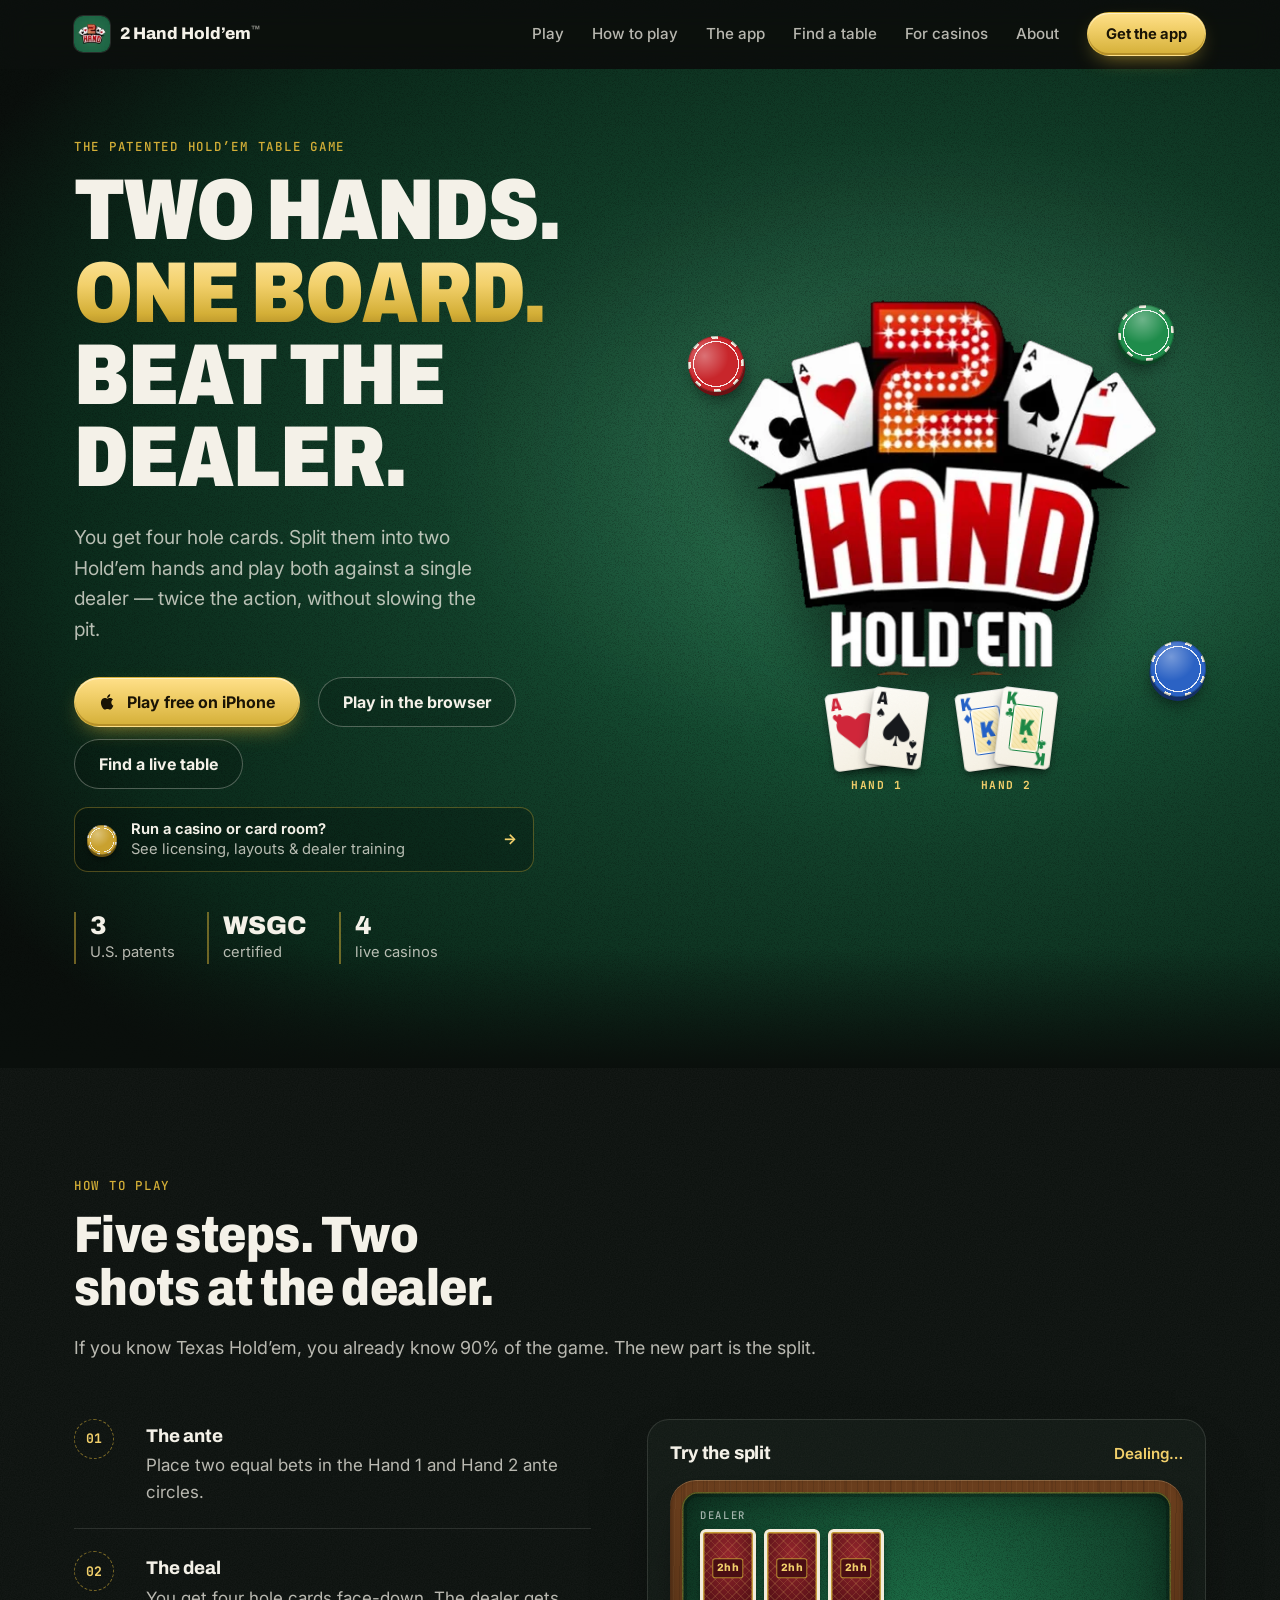
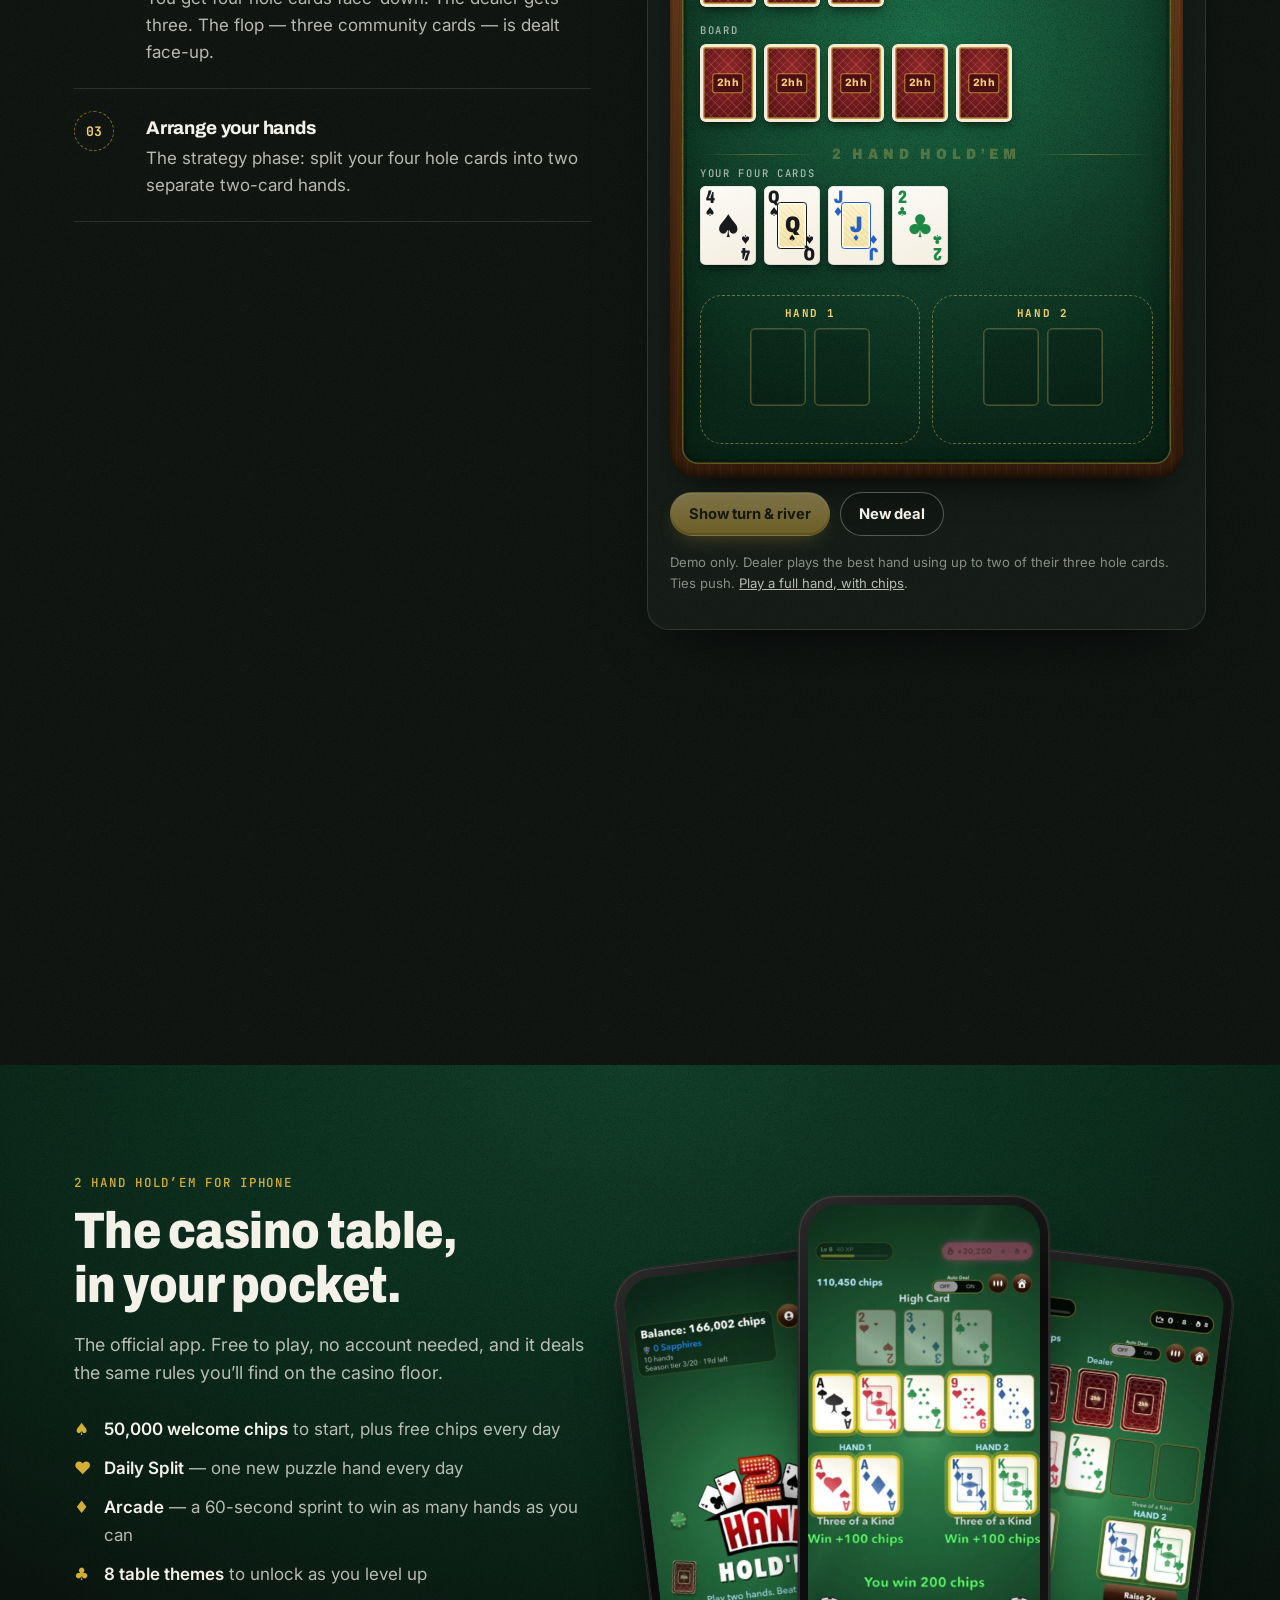
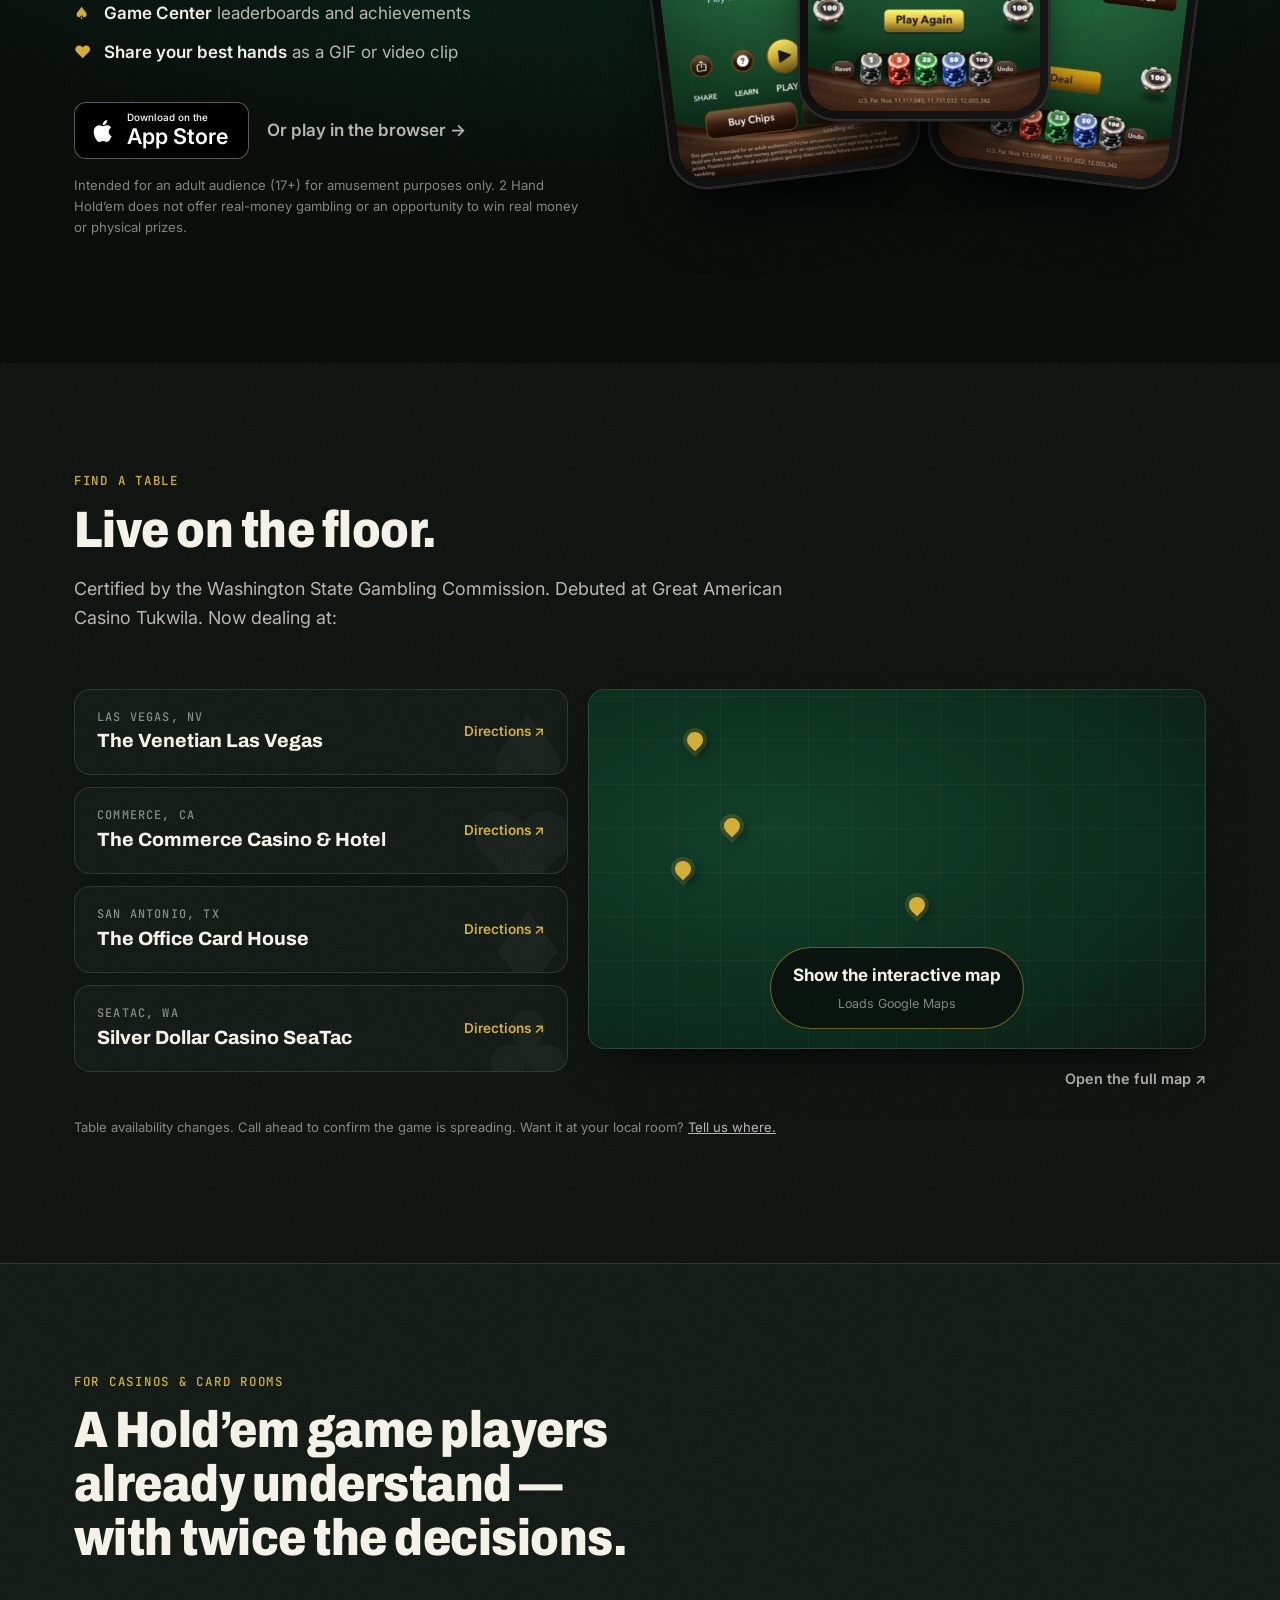
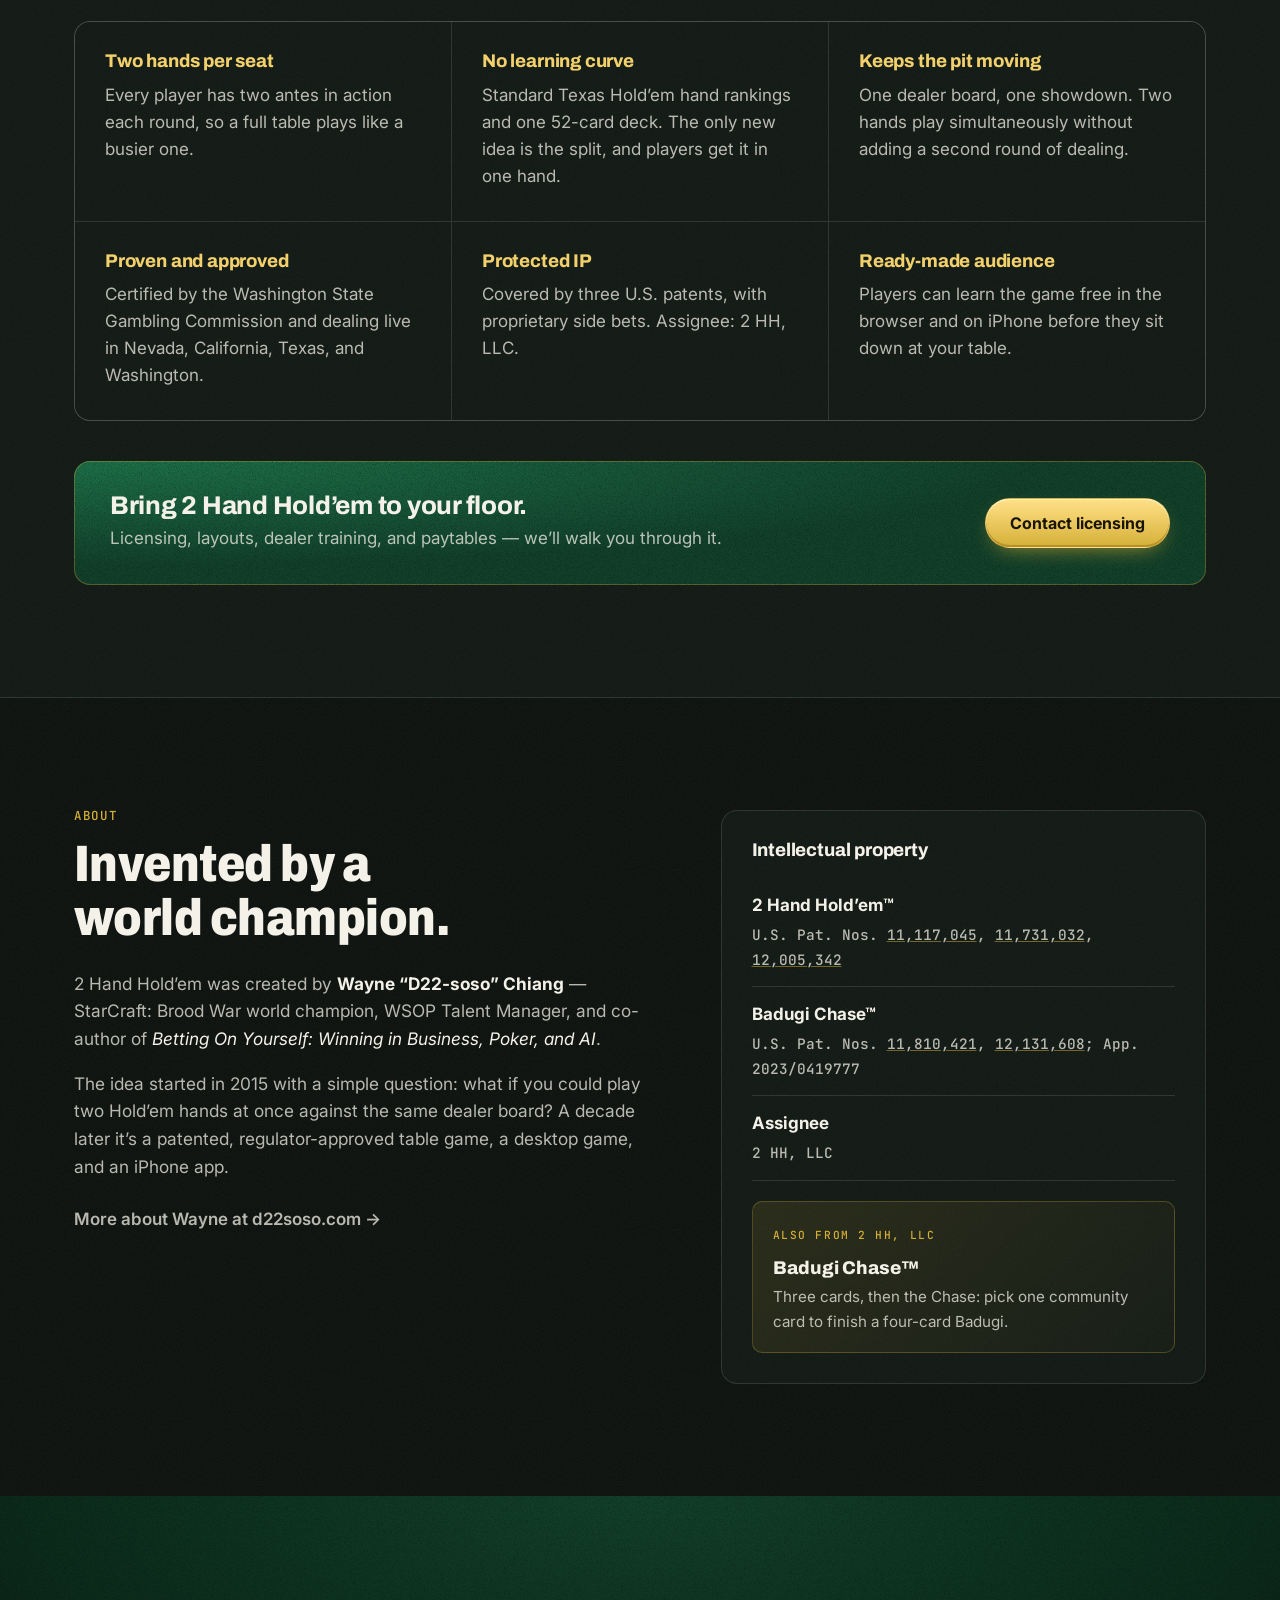
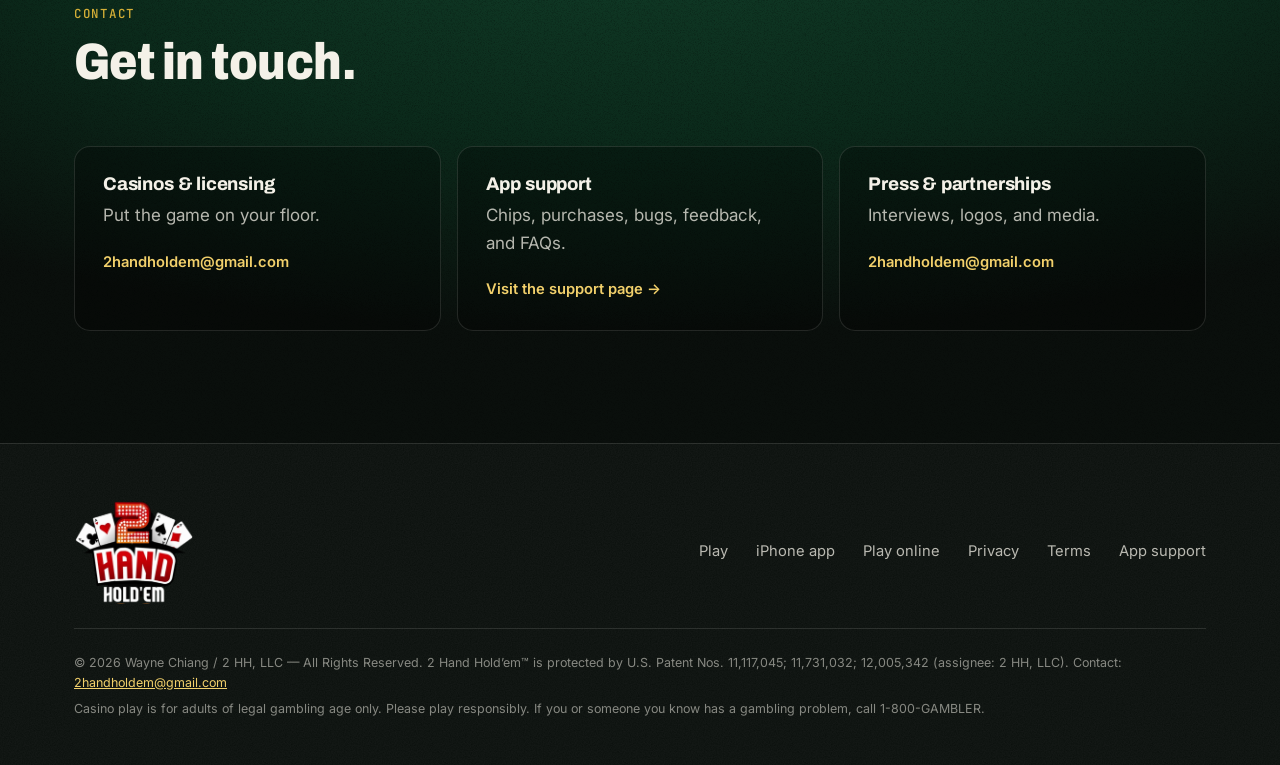
==== commit fb1988a8: "Add a browser table that plays the iPhone cash rules. Players can learn the split on the site with p" ====
--- a/index.html
+++ b/index.html
@@ -4,7 +4,7 @@
   <meta charset="utf-8" />
   <meta name="viewport" content="width=device-width, initial-scale=1, viewport-fit=cover" />
   <title>2 Hand Hold’em™ — Two hands. One board. Beat the dealer.</title>
-  <meta name="description" content="2 Hand Hold’em™ is the patented casino table game where you play two Texas Hold’em hands against one dealer. Find a live table, play free on iPhone, or license it for your casino floor." />
+  <meta name="description" content="2 Hand Hold’em™ is the patented casino table game where you play two Texas Hold’em hands against one dealer. Play free in the browser or on iPhone, find a live table, or license it for your casino floor." />
   <link rel="canonical" href="https://2handholdem.com/" />
   <meta name="theme-color" content="#0b1a12" />
 
@@ -58,6 +58,7 @@
         <span></span><span></span>
       </button>
       <nav id="site-nav" class="site-nav" aria-label="Primary">
+        <a href="play/">Play</a>
         <a href="#how">How to play</a>
         <a href="#app">The app</a>
         <a href="#tables">Find a table</a>
@@ -81,6 +82,7 @@
               <svg viewBox="0 0 24 24" width="18" height="18" aria-hidden="true"><path fill="currentColor" d="M16.4 12.6c0-2.6 2.1-3.8 2.2-3.9-1.2-1.8-3.1-2-3.7-2-1.6-.2-3.1.9-3.9.9-.8 0-2-.9-3.4-.9-1.7 0-3.3 1-4.2 2.6-1.8 3.1-.5 7.7 1.3 10.2.9 1.2 1.9 2.6 3.2 2.6 1.3-.1 1.8-.8 3.3-.8 1.6 0 2 .8 3.4.8 1.4 0 2.3-1.3 3.1-2.5 1-1.4 1.4-2.8 1.4-2.9 0 0-2.7-1-2.7-4.1zM13.9 5c.7-.9 1.2-2 1.1-3.2-1 0-2.3.7-3 1.6-.7.8-1.3 2-1.1 3.1 1.1.1 2.3-.6 3-1.5z"/></svg>
               Play free on iPhone
             </a>
+            <a class="btn btn-ghost" href="play/">Play in the browser</a>
             <a class="btn btn-ghost" href="#tables">Find a live table</a>
           </div>
           <a class="operator-link" href="#casinos">
@@ -163,7 +165,7 @@
               <button class="btn btn-gold btn-sm" id="demo-go" disabled>Show turn &amp; river</button>
               <button class="btn btn-ghost btn-sm" id="demo-new">New deal</button>
             </div>
-            <p class="fine">Demo only. Dealer plays the best hand using up to two of their three hole cards. Ties push.</p>
+            <p class="fine">Demo only. Dealer plays the best hand using up to two of their three hole cards. Ties push. <a href="play/">Play a full hand, with chips</a>.</p>
           </div>
         </div>
 
@@ -203,7 +205,7 @@
               <svg viewBox="0 0 24 24" width="26" height="26" aria-hidden="true"><path fill="currentColor" d="M16.4 12.6c0-2.6 2.1-3.8 2.2-3.9-1.2-1.8-3.1-2-3.7-2-1.6-.2-3.1.9-3.9.9-.8 0-2-.9-3.4-.9-1.7 0-3.3 1-4.2 2.6-1.8 3.1-.5 7.7 1.3 10.2.9 1.2 1.9 2.6 3.2 2.6 1.3-.1 1.8-.8 3.3-.8 1.6 0 2 .8 3.4.8 1.4 0 2.3-1.3 3.1-2.5 1-1.4 1.4-2.8 1.4-2.9 0 0-2.7-1-2.7-4.1zM13.9 5c.7-.9 1.2-2 1.1-3.2-1 0-2.3.7-3 1.6-.7.8-1.3 2-1.1 3.1 1.1.1 2.3-.6 3-1.5z"/></svg>
               <span><small>Download on the</small>App Store</span>
             </a>
-            <a class="text-link" href="https://play2hh.com" rel="noopener">Or play on desktop at play2hh.com →</a>
+            <a class="text-link" href="play/">Or play in the browser →</a>
           </div>
           <p class="fine">Intended for an adult audience (17+) for amusement purposes only. 2 Hand Hold’em does not offer real-money gambling or an opportunity to win real money or physical prizes.</p>
         </div>
@@ -288,7 +290,7 @@
           </article>
           <article>
             <h3>Ready-made audience</h3>
-            <p>Players can learn the game free on iPhone and desktop before they sit down at your table.</p>
+            <p>Players can learn the game free in the browser and on iPhone before they sit down at your table.</p>
           </article>
         </div>
         <p class="pillars-hint" aria-hidden="true">Swipe for more →</p>
@@ -370,6 +372,7 @@
         <img src="assets/img/logo-2hh.webp" alt="2 Hand Hold’em" width="120" height="104" loading="lazy" decoding="async" />
       </div>
       <nav aria-label="Footer">
+        <a href="play/">Play</a>
         <a href="https://apps.apple.com/app/id6758915394" rel="noopener">iPhone app</a>
         <a href="https://play2hh.com" rel="noopener">Play online</a>
         <a href="app/privacy/">Privacy</a>
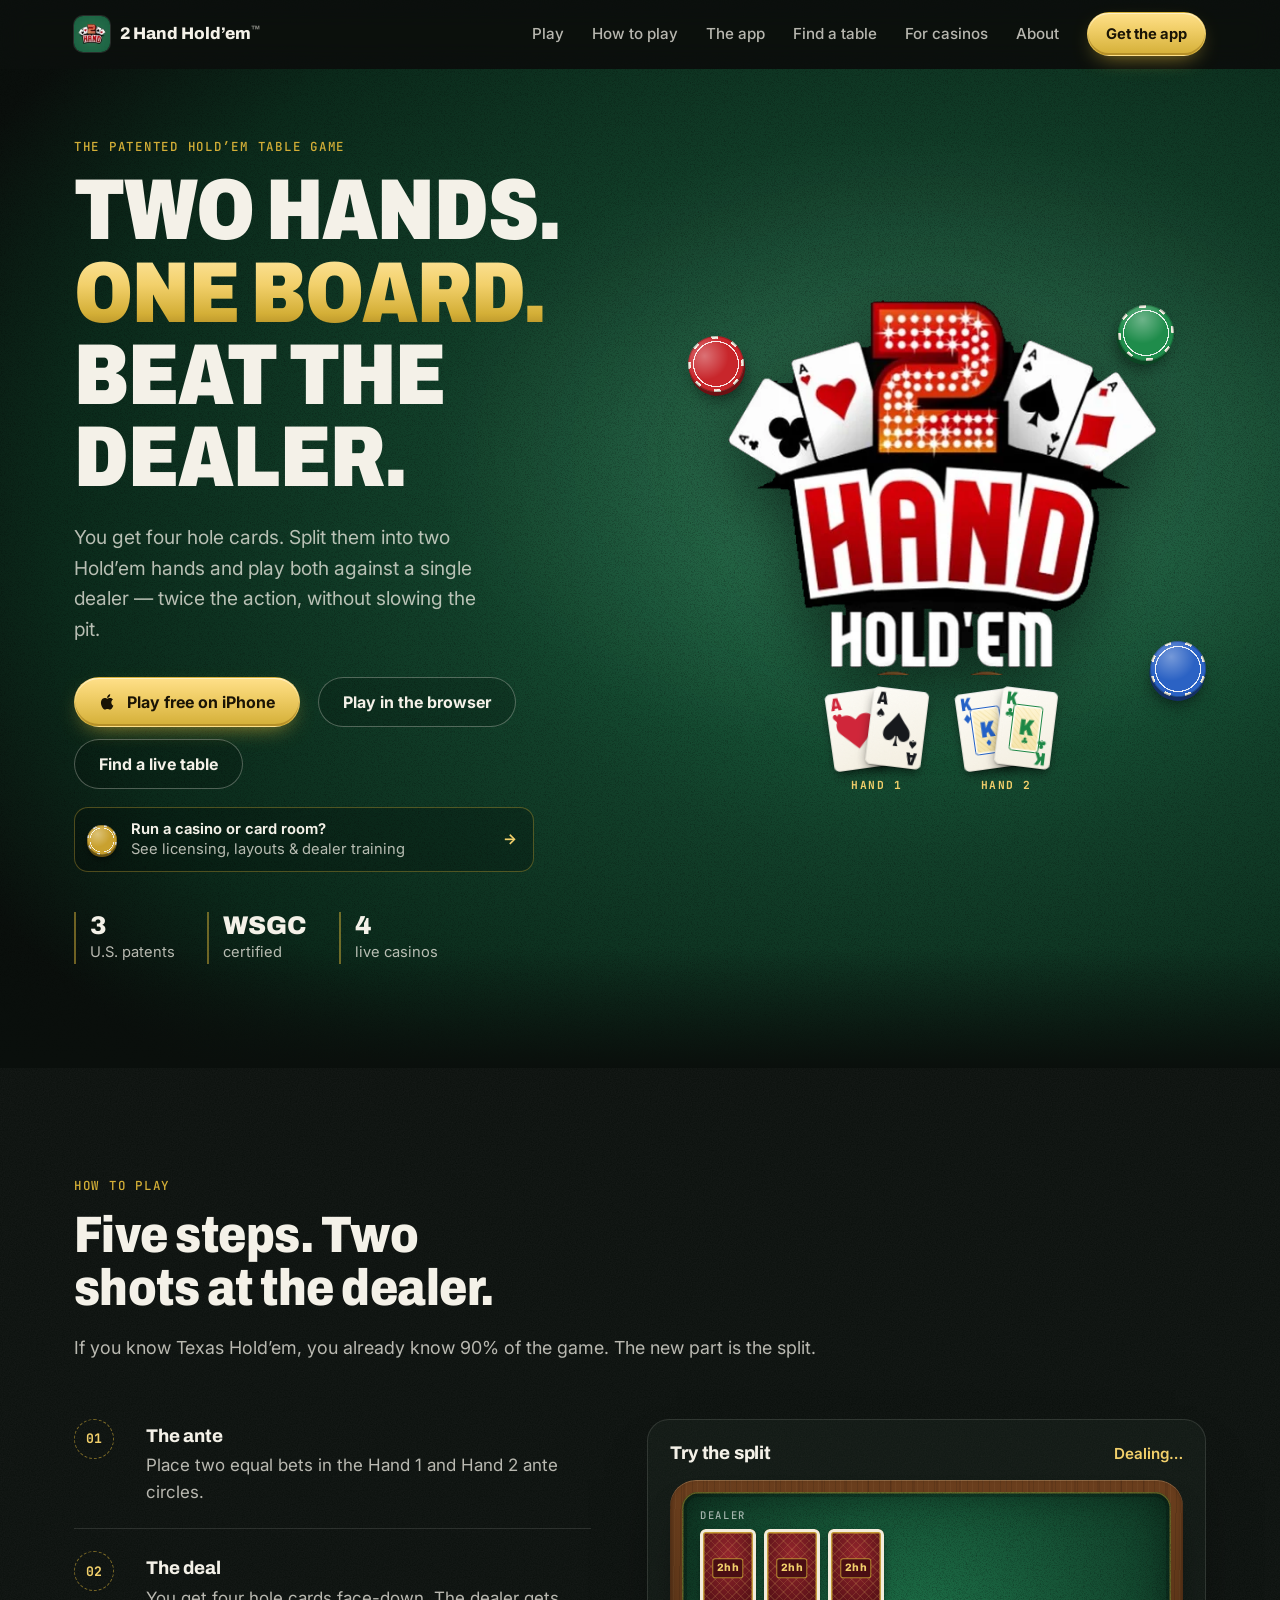
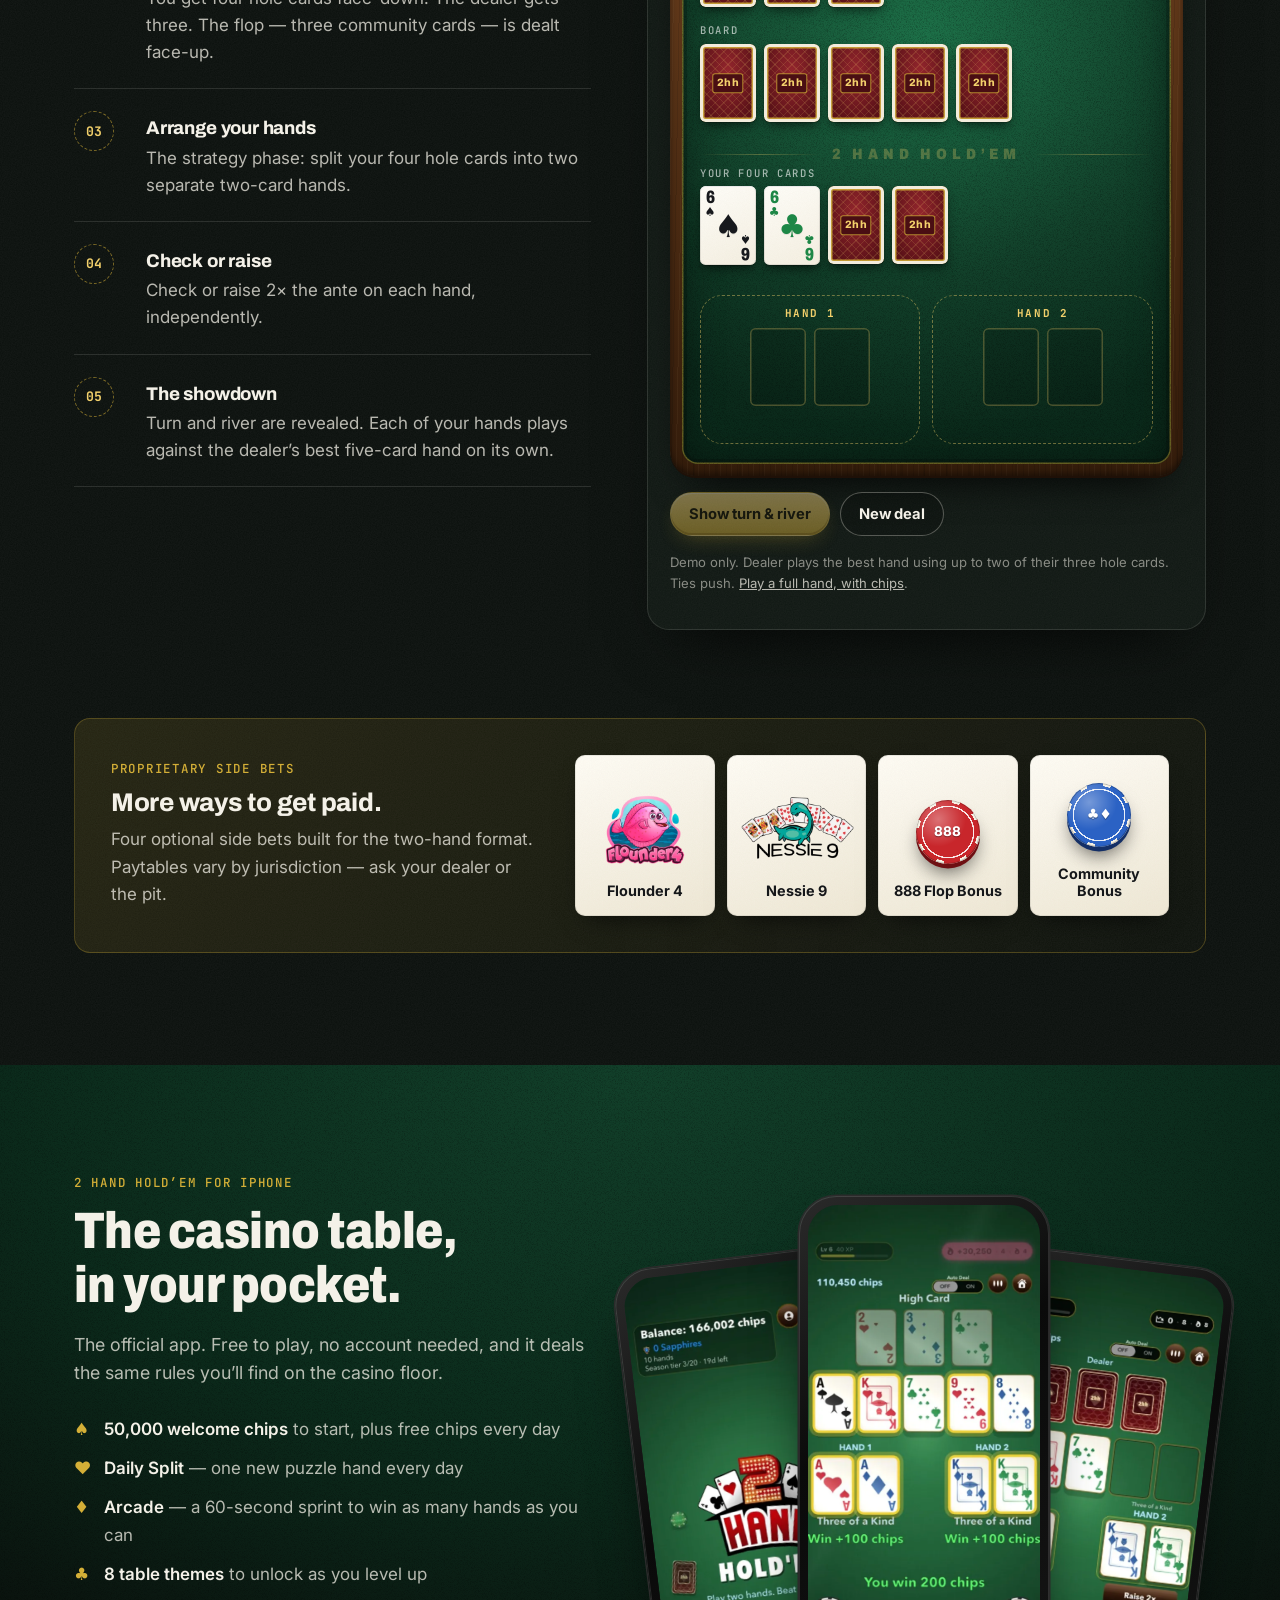
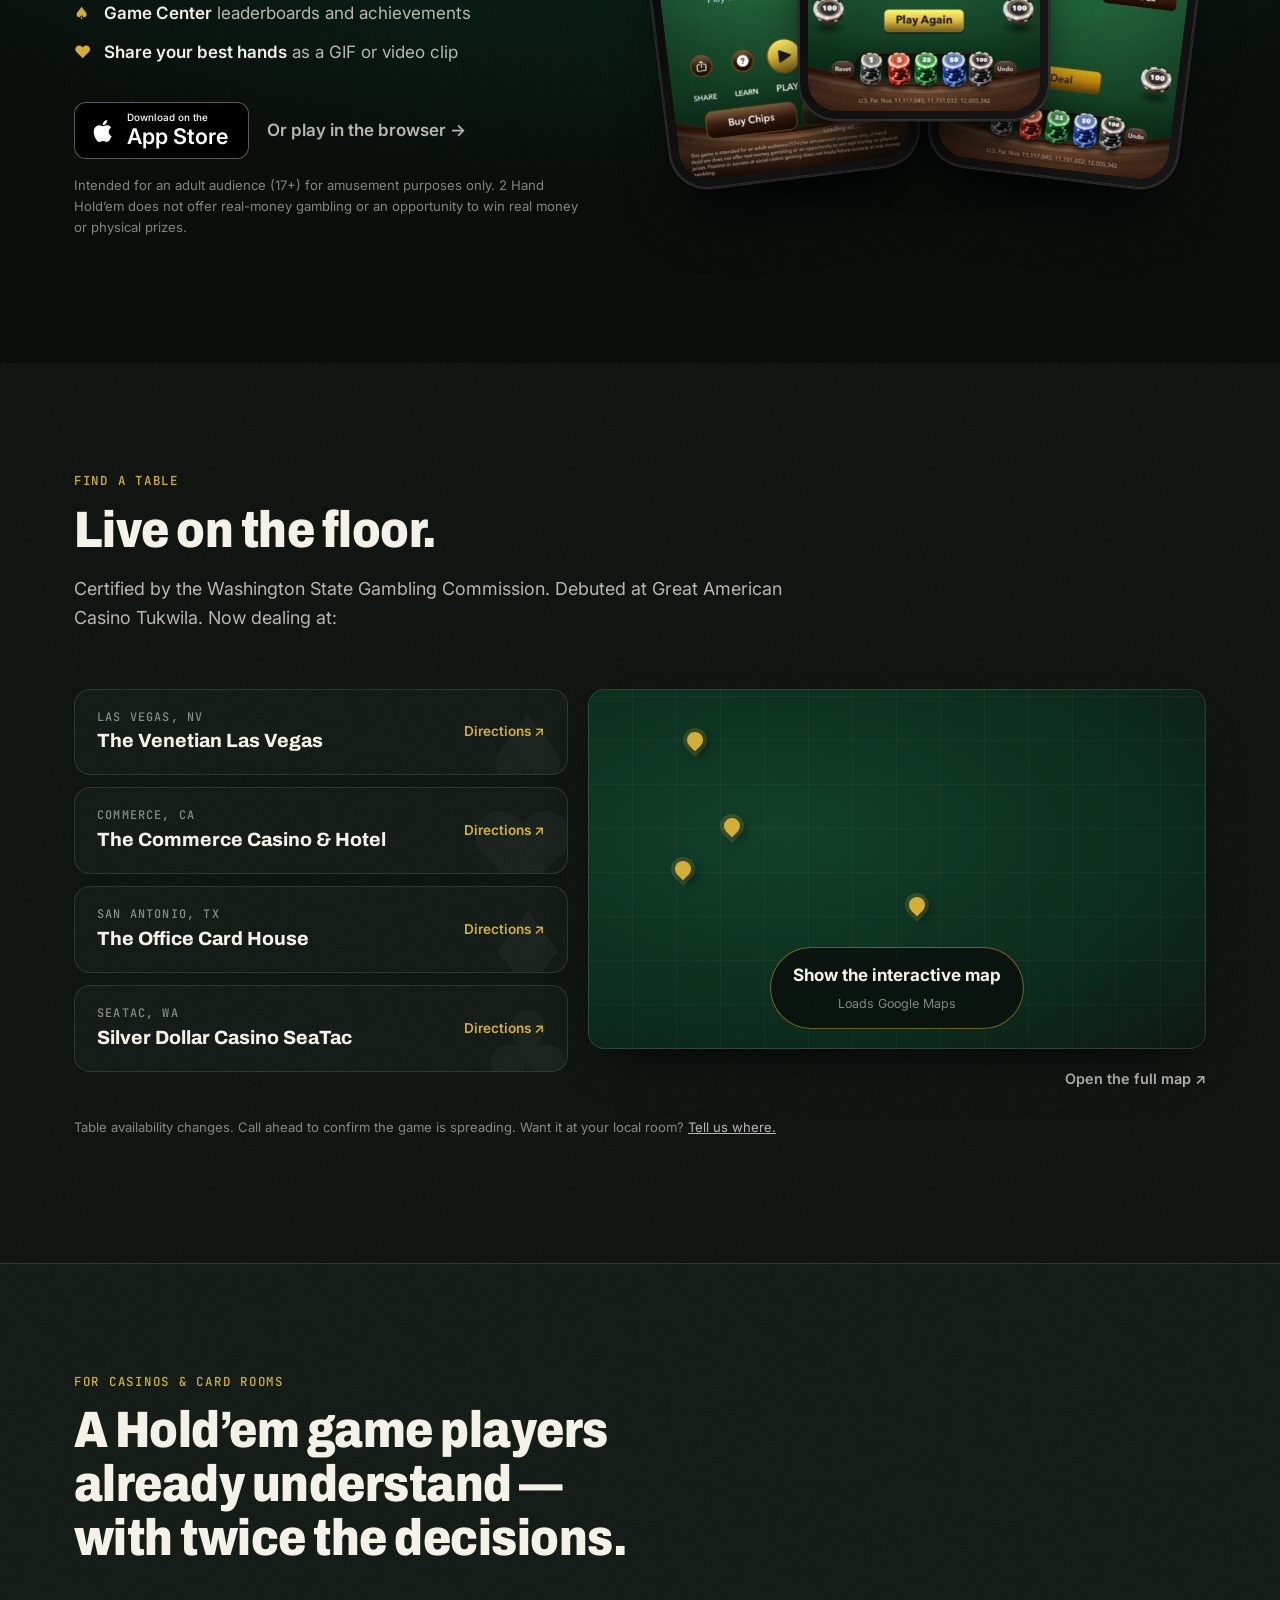
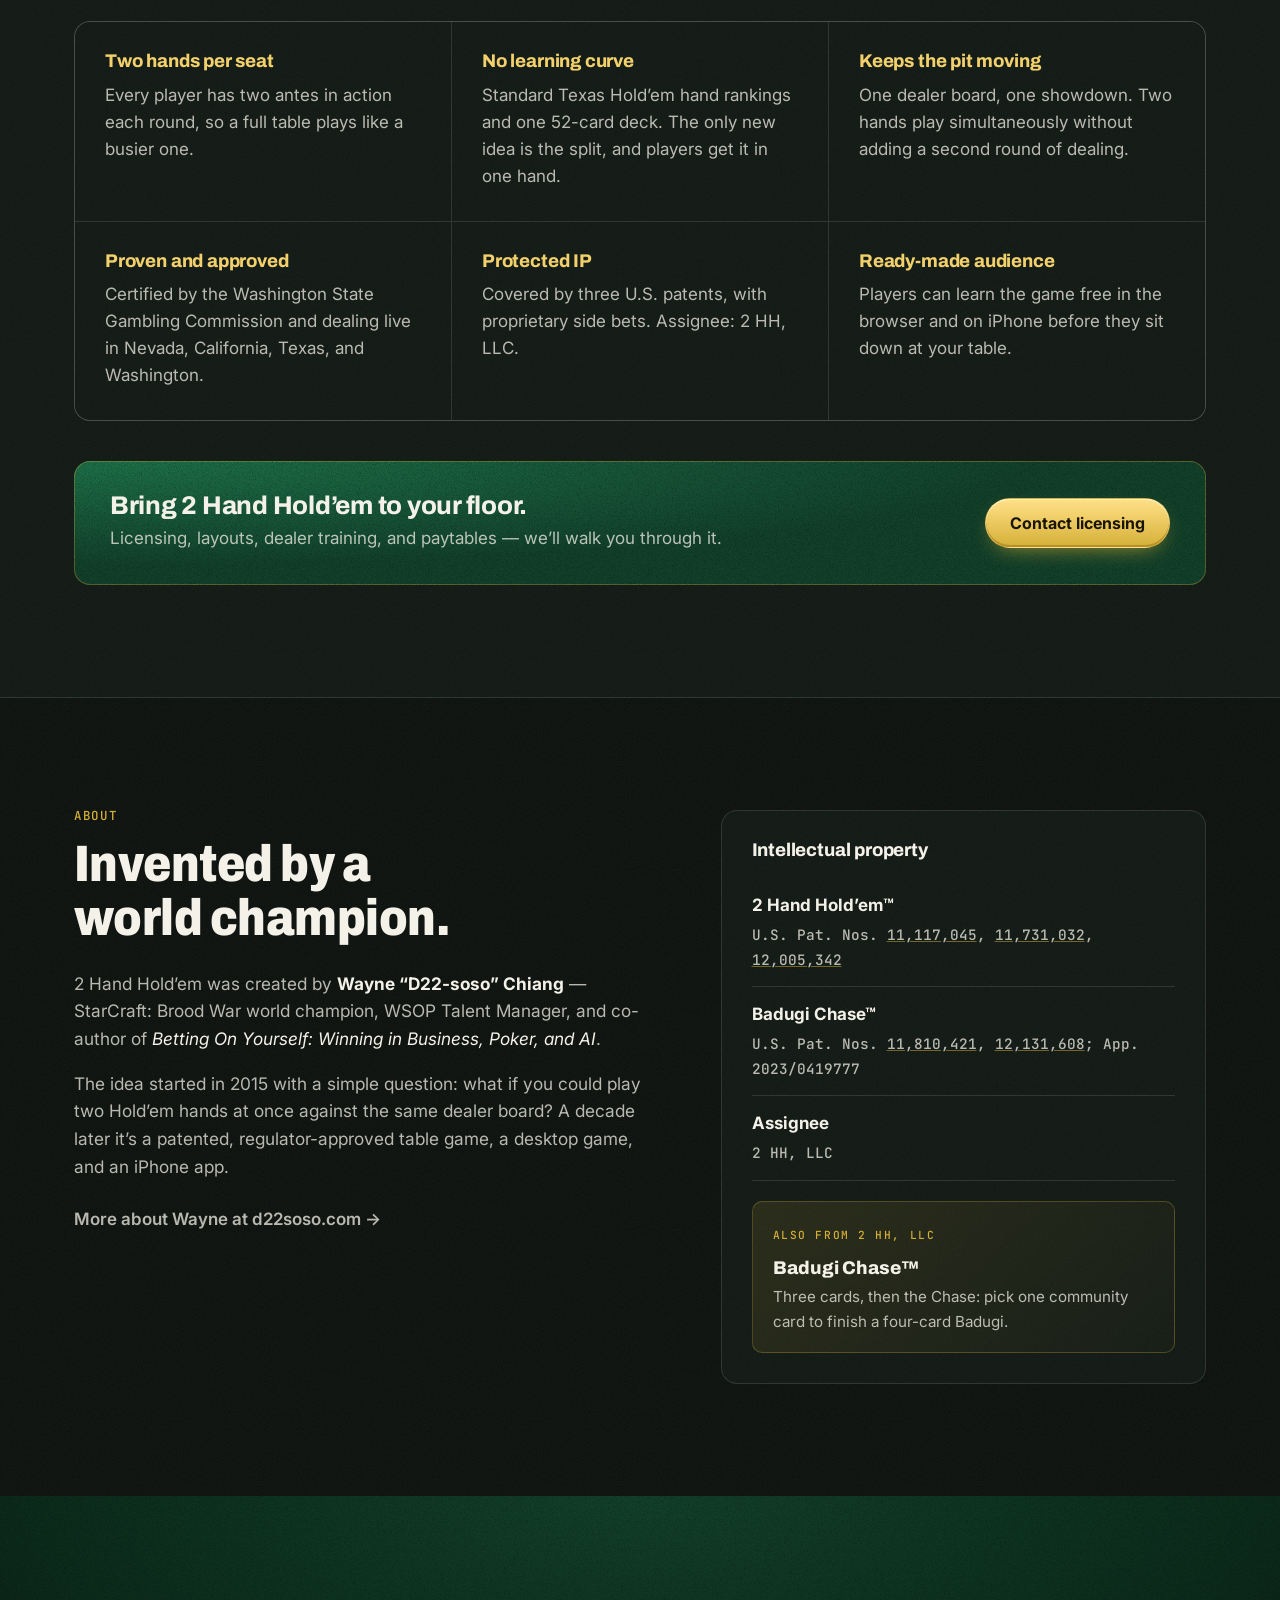
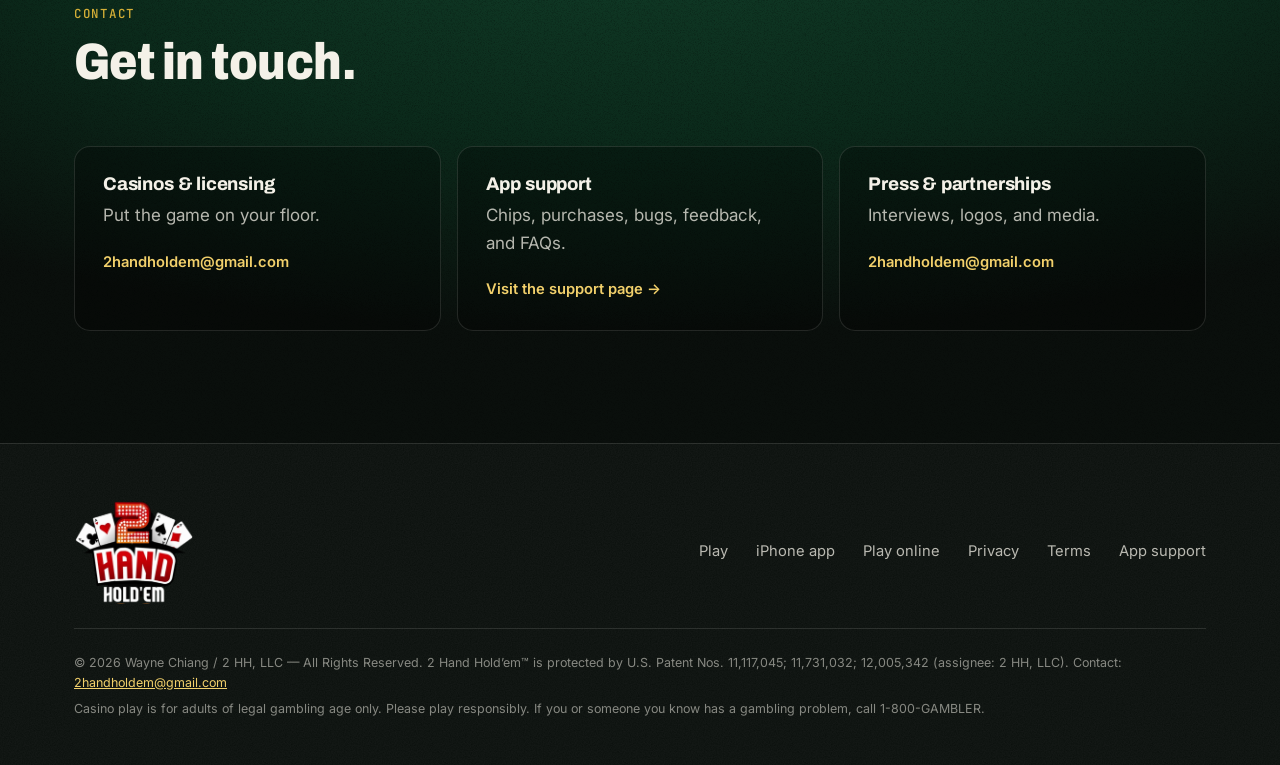
==== commit 322fcba3: "Play table: session line, hold-to-bet, phone fixes, sounds Play mode - Show hands played and net res" ====
--- a/index.html
+++ b/index.html
@@ -5,22 +5,22 @@
   <meta name="viewport" content="width=device-width, initial-scale=1, viewport-fit=cover" />
   <title>2 Hand Hold’em™ — Two hands. One board. Beat the dealer.</title>
   <meta name="description" content="2 Hand Hold’em™ is the patented casino table game where you play two Texas Hold’em hands against one dealer. Play free in the browser or on iPhone, find a live table, or license it for your casino floor." />
-  <link rel="canonical" href="https://2handholdem.com/" />
+  <link rel="canonical" href="https://www.2handholdem.com/" />
   <meta name="theme-color" content="#0b1a12" />
 
   <meta property="og:type" content="website" />
   <meta property="og:site_name" content="2 Hand Hold’em" />
   <meta property="og:title" content="2 Hand Hold’em™ — Twice the action. Twice the fun." />
   <meta property="og:description" content="Four cards, two hands, one dealer. The patented Hold’em table game — live in casinos and free on the App Store." />
-  <meta property="og:url" content="https://2handholdem.com/" />
-  <meta property="og:image" content="https://2handholdem.com/assets/img/og-2hh.jpg" />
+  <meta property="og:url" content="https://www.2handholdem.com/" />
+  <meta property="og:image" content="https://www.2handholdem.com/assets/img/og-2hh.jpg" />
   <meta property="og:image:width" content="1200" />
   <meta property="og:image:height" content="630" />
   <meta property="og:image:alt" content="2 Hand Hold’em — Two hands. One board. Beat the dealer." />
   <meta name="twitter:card" content="summary_large_image" />
   <meta name="twitter:title" content="2 Hand Hold’em™ — Twice the action. Twice the fun." />
   <meta name="twitter:description" content="Four cards, two hands, one dealer. The patented Hold’em table game — live in casinos and free on the App Store." />
-  <meta name="twitter:image" content="https://2handholdem.com/assets/img/og-2hh.jpg" />
+  <meta name="twitter:image" content="https://www.2handholdem.com/assets/img/og-2hh.jpg" />
 
   <link rel="icon" type="image/png" href="assets/img/favicon.png" />
   <link rel="apple-touch-icon" href="assets/img/apple-touch-icon.png" />
@@ -38,8 +38,8 @@
     "@type": "Organization",
     "name": "2 HH, LLC",
     "brand": "2 Hand Hold'em",
-    "url": "https://2handholdem.com",
-    "logo": "https://2handholdem.com/assets/img/logo-2hh.png",
+    "url": "https://www.2handholdem.com",
+    "logo": "https://www.2handholdem.com/assets/img/logo-2hh.png",
     "email": "2handholdem@gmail.com",
     "founder": { "@type": "Person", "name": "Wayne Chiang", "alternateName": "D22-soso", "url": "https://d22soso.com" }
   }
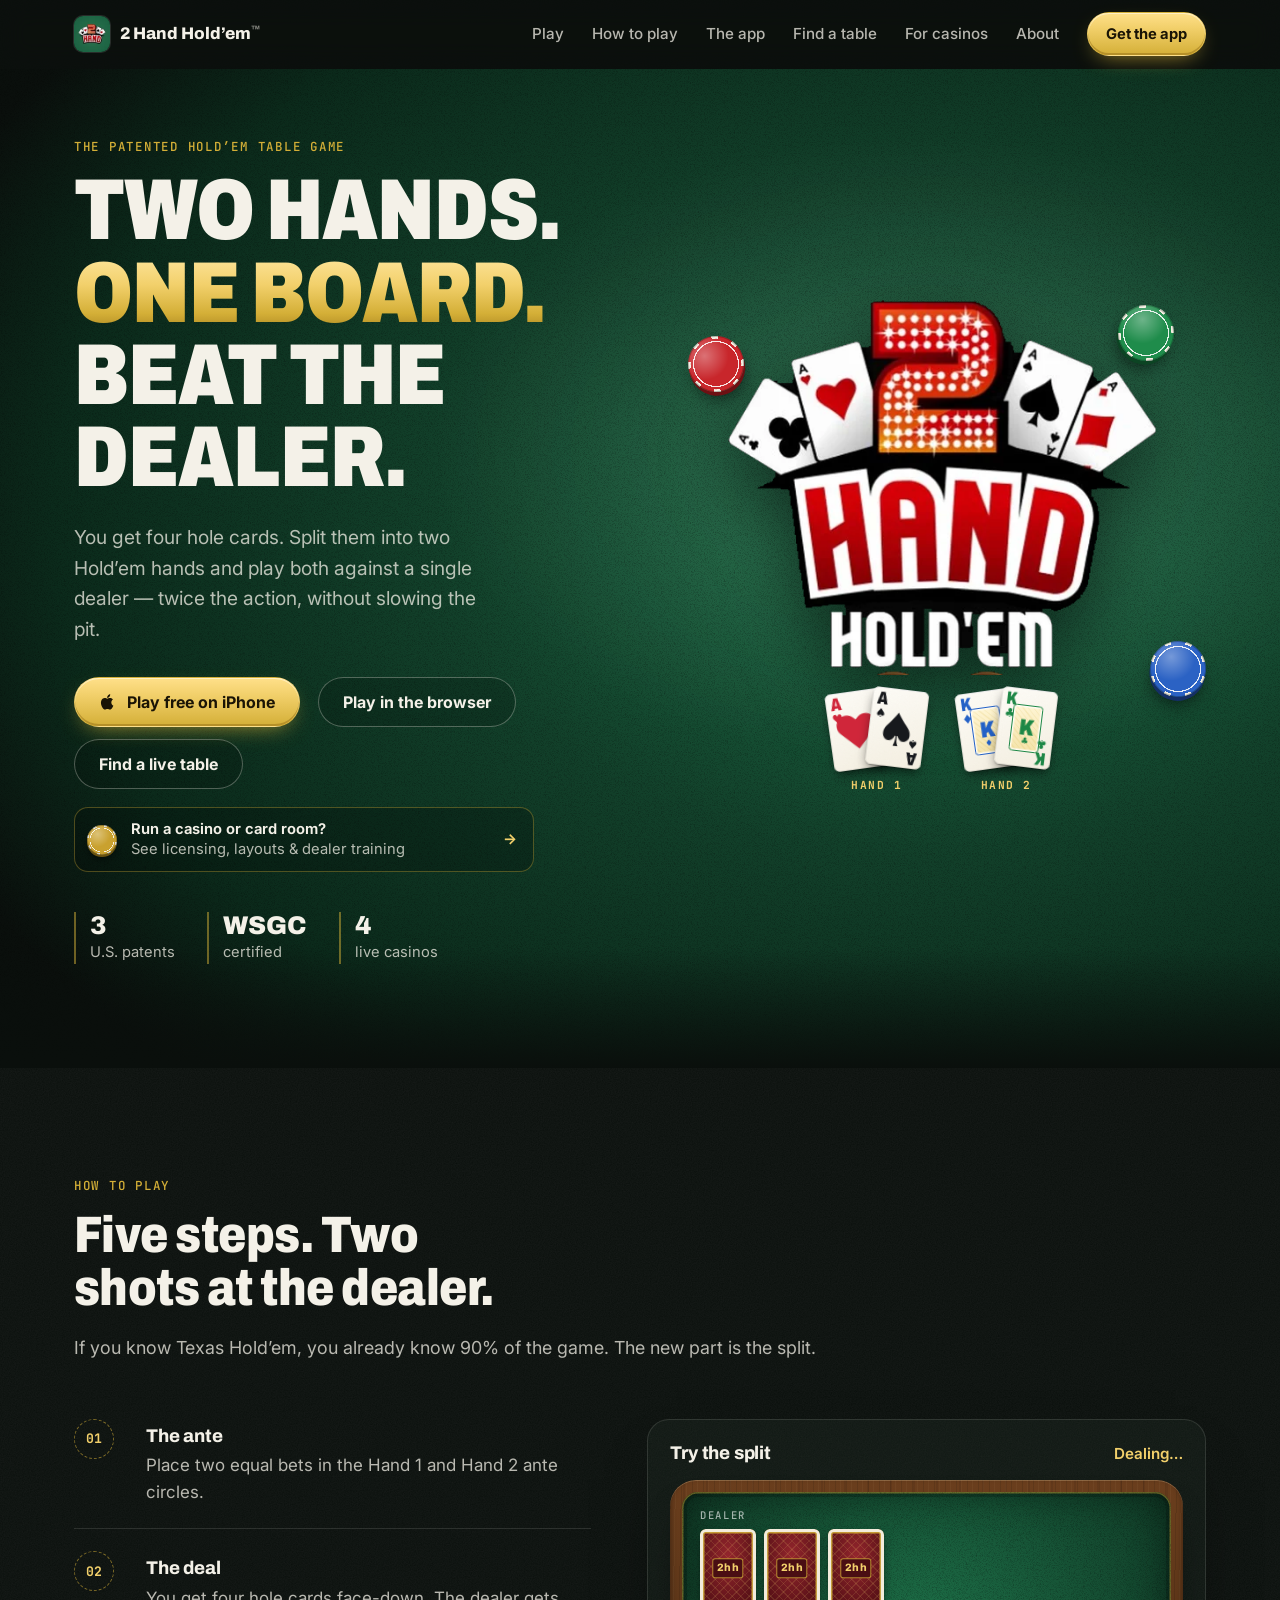
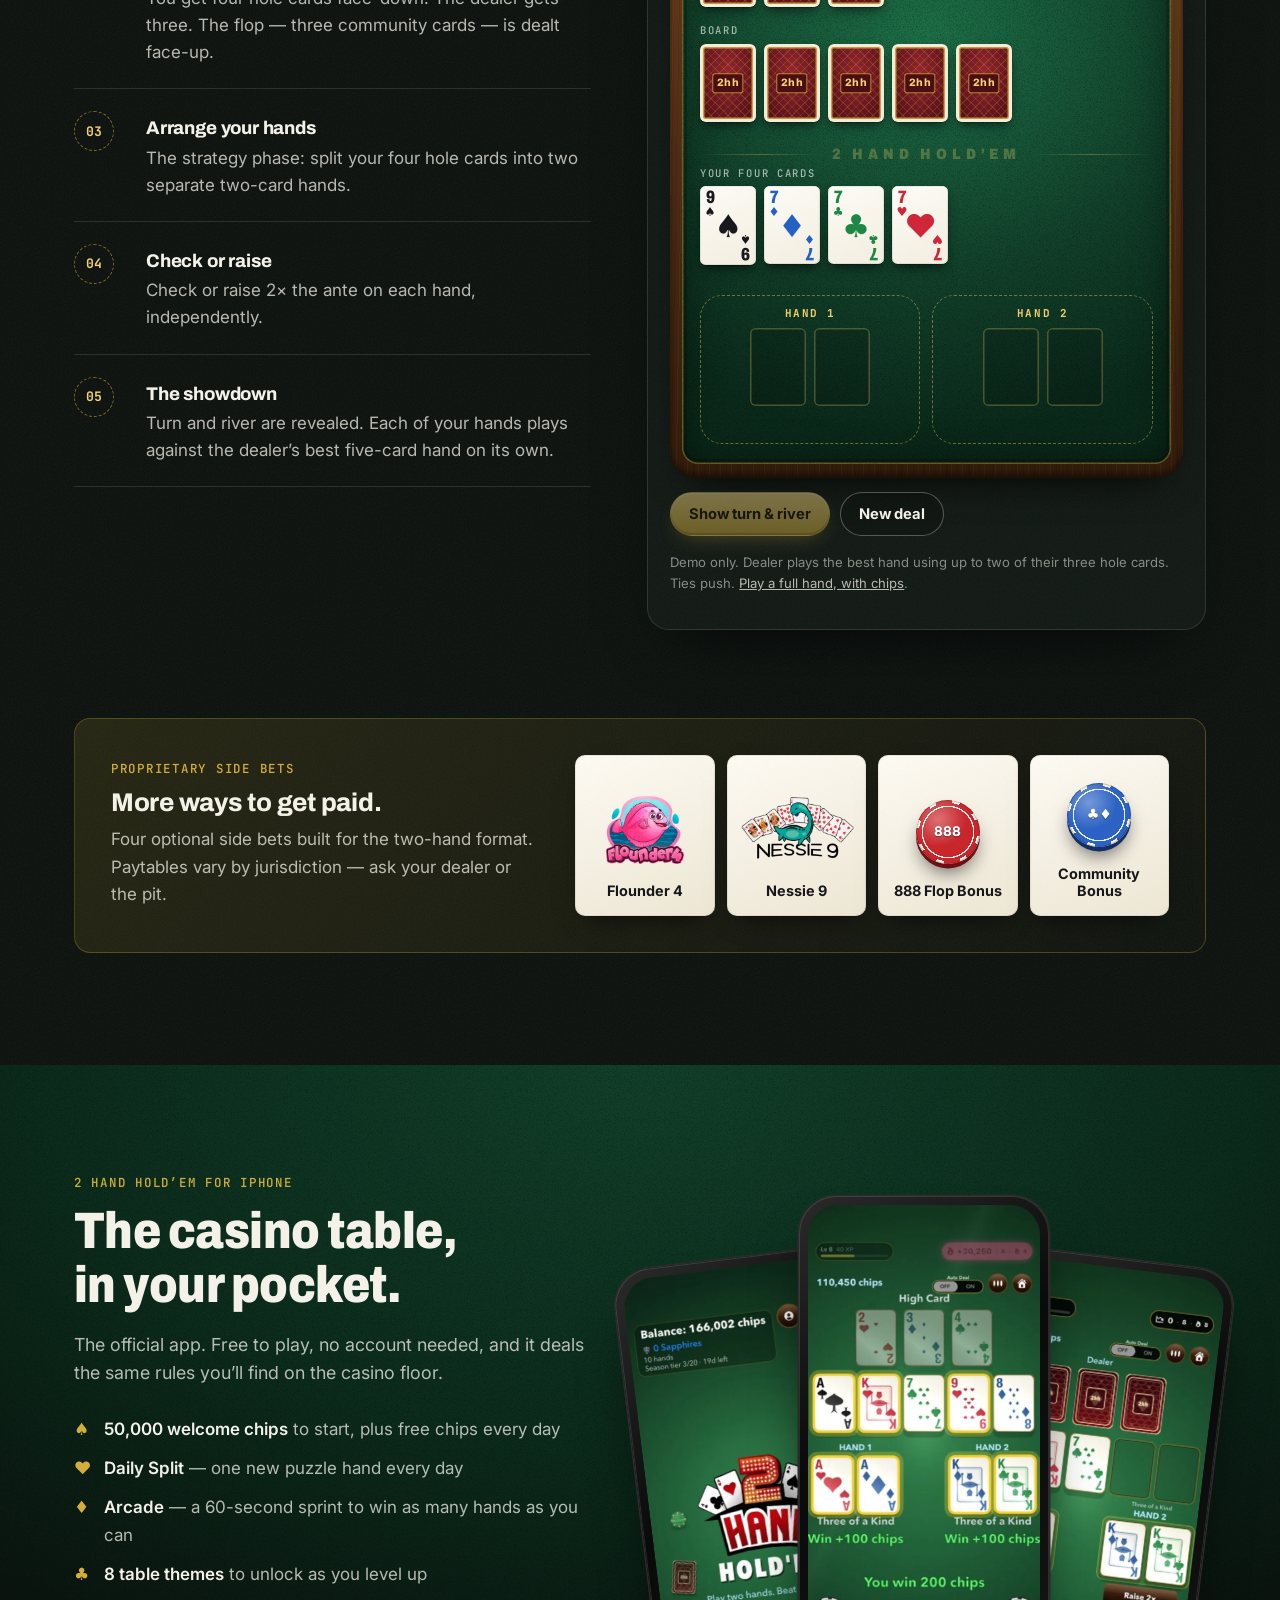
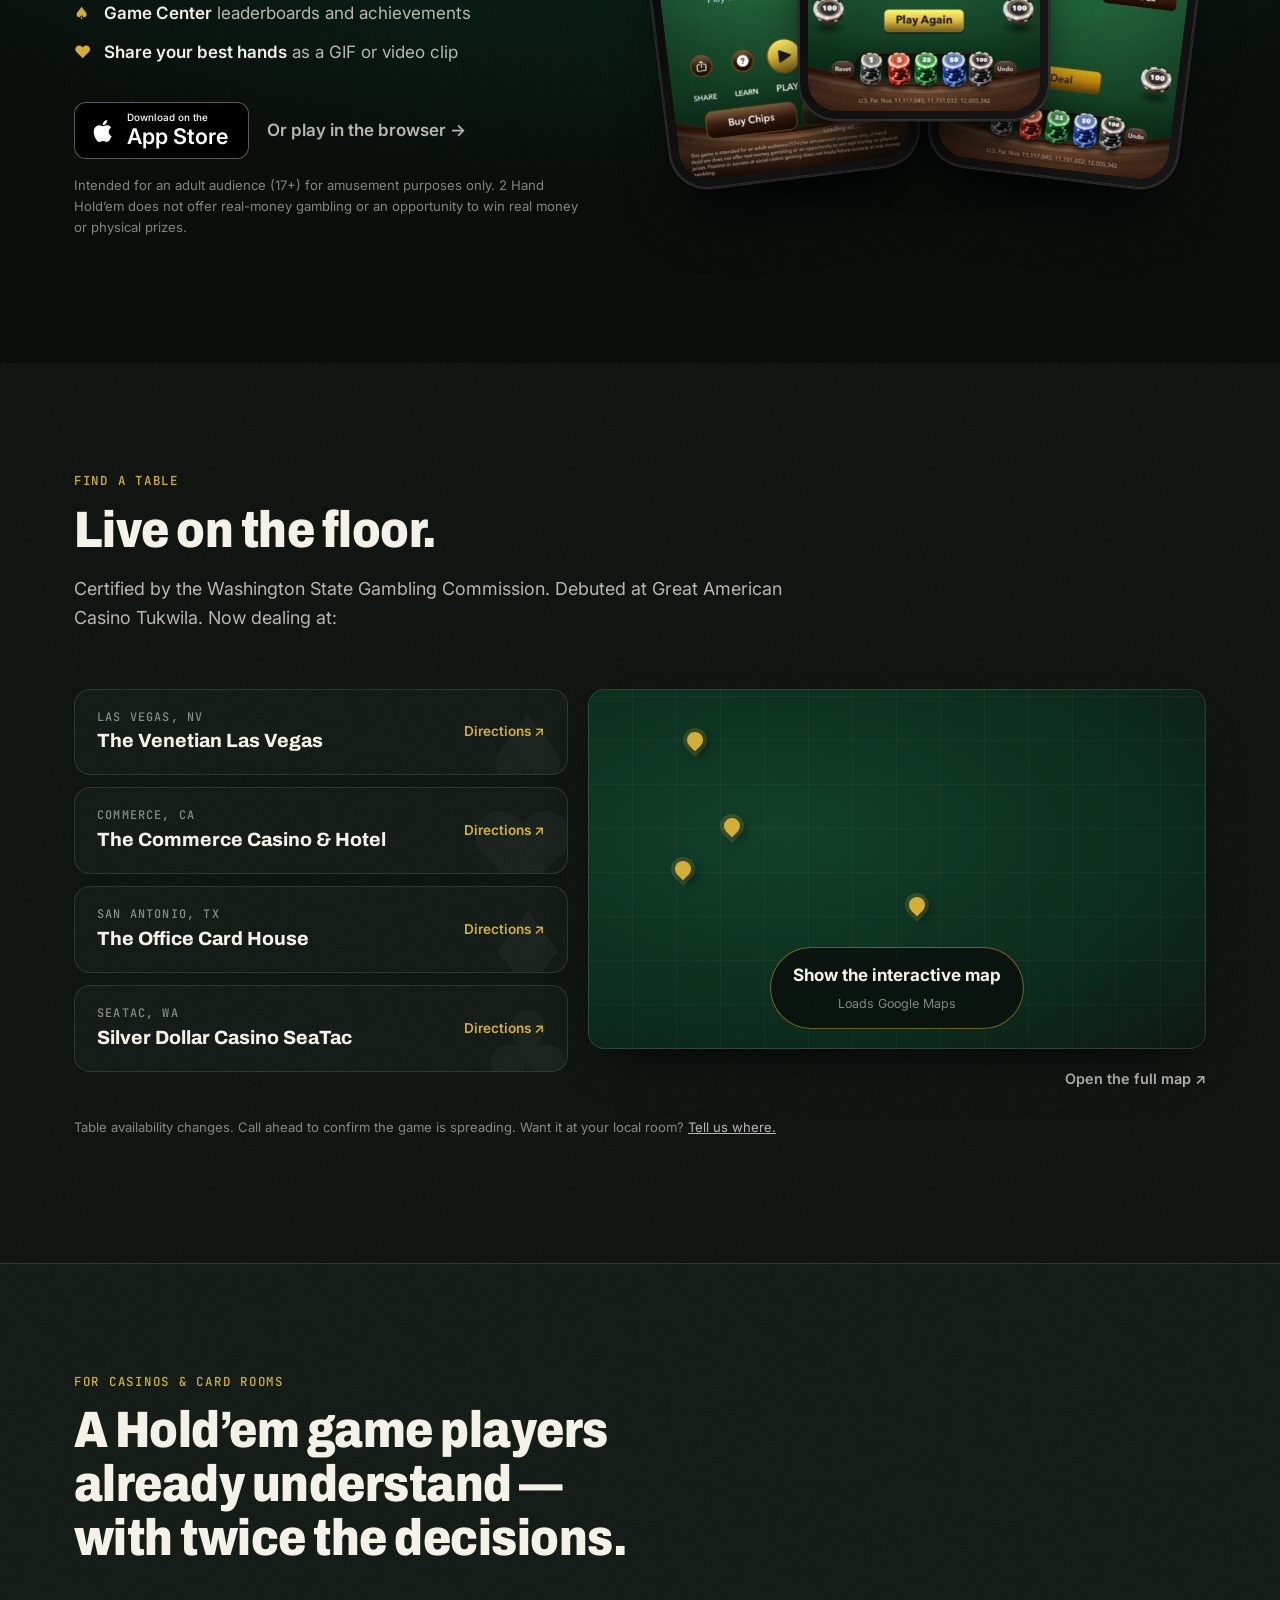
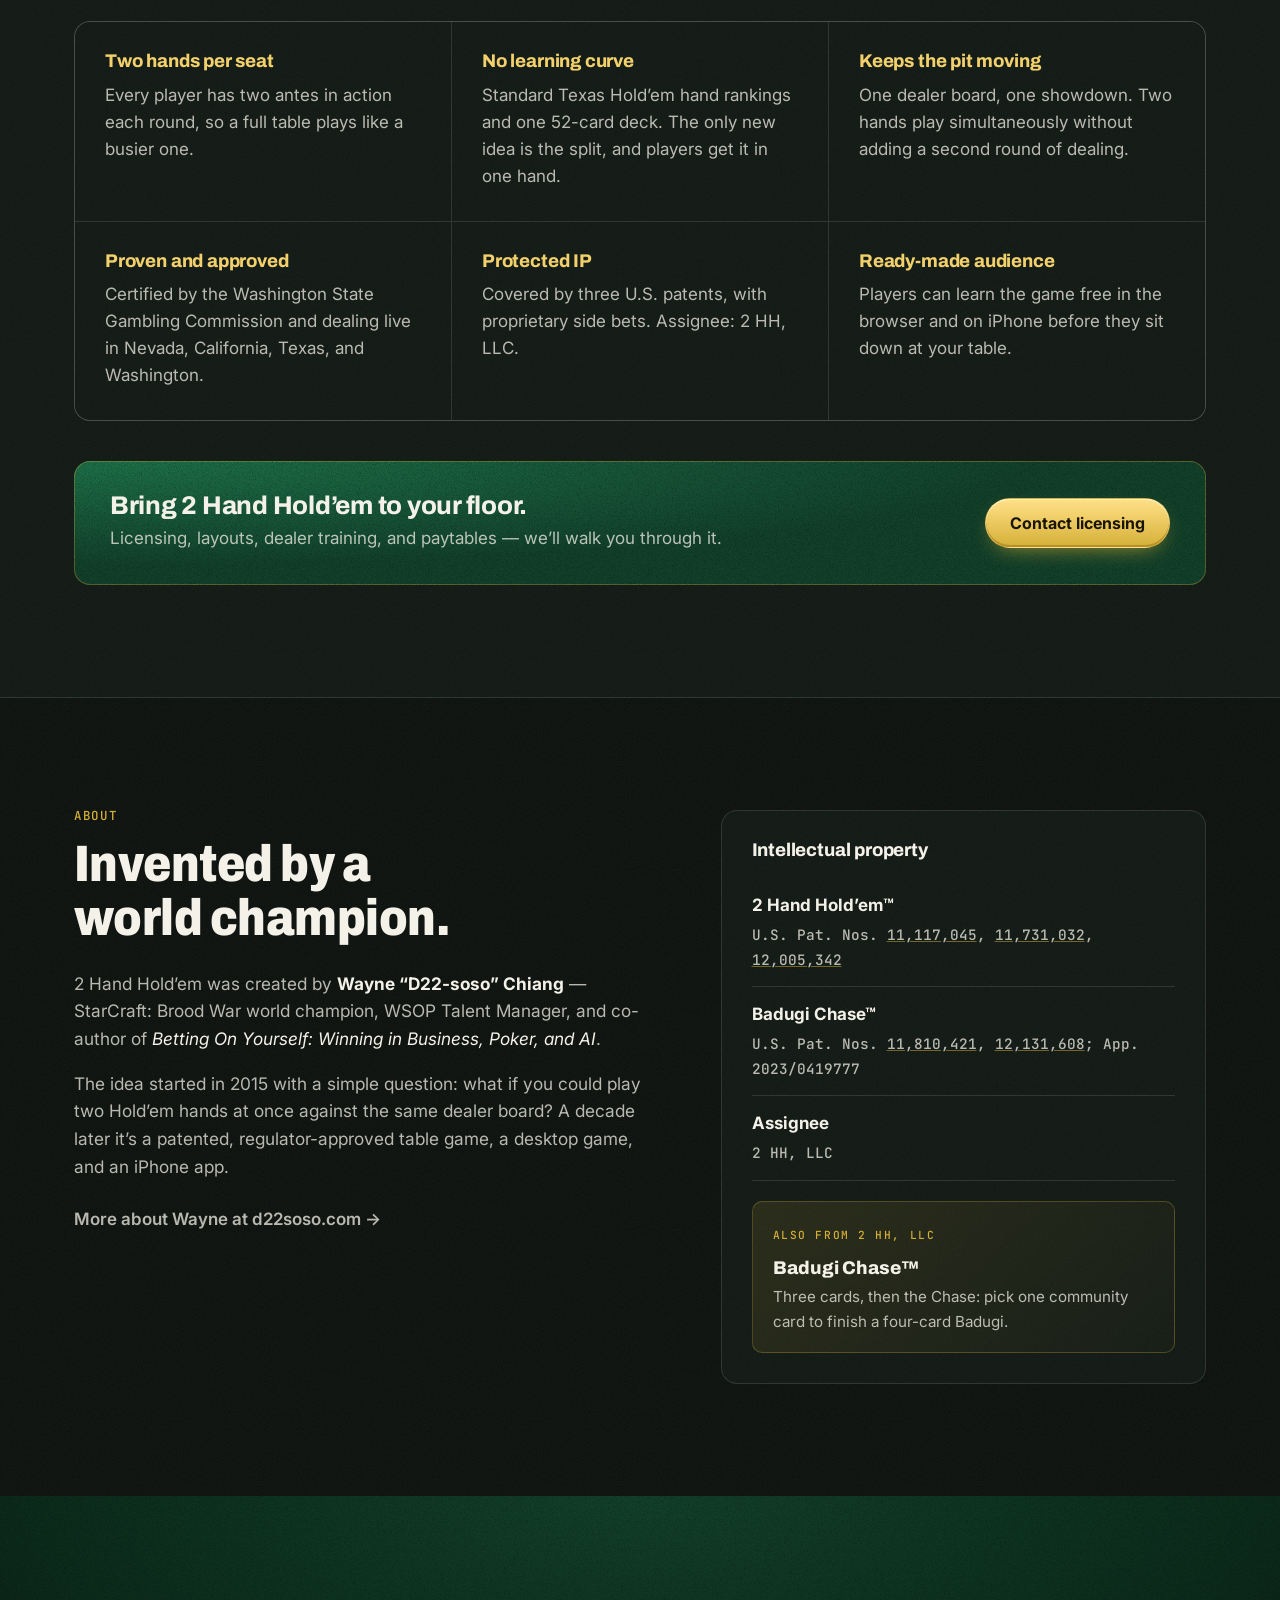
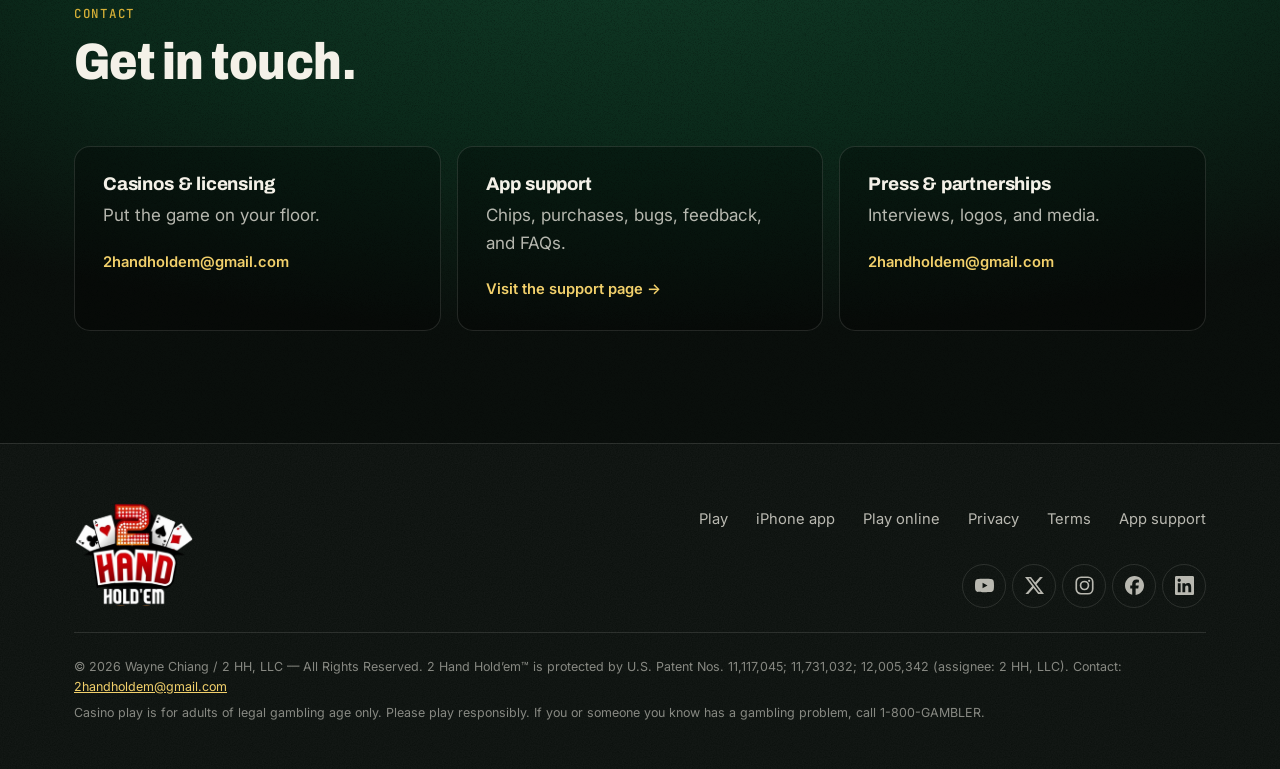
==== commit 1cfd5303: "Add social links to the home page footer YouTube, X, Instagram, Facebook and LinkedIn icon links in " ====
--- a/index.html
+++ b/index.html
@@ -41,6 +41,13 @@
     "url": "https://www.2handholdem.com",
     "logo": "https://www.2handholdem.com/assets/img/logo-2hh.png",
     "email": "2handholdem@gmail.com",
+    "sameAs": [
+      "https://www.youtube.com/@2HandHoldem",
+      "https://x.com/2HandHoldem",
+      "https://www.instagram.com/2handholdem/",
+      "https://www.facebook.com/profile.php?id=61571458078630",
+      "https://www.linkedin.com/company/105343138/"
+    ],
     "founder": { "@type": "Person", "name": "Wayne Chiang", "alternateName": "D22-soso", "url": "https://d22soso.com" }
   }
   </script>
@@ -379,6 +386,13 @@
         <a href="app/terms/">Terms</a>
         <a href="app/support/">App support</a>
       </nav>
+      <ul class="social" aria-label="Follow 2 Hand Hold’em">
+        <li><a href="https://www.youtube.com/@2HandHoldem" target="_blank" rel="noopener me" aria-label="YouTube"><svg viewBox="0 0 24 24" aria-hidden="true"><path fill="currentColor" d="M23.498 6.186a3.016 3.016 0 0 0-2.122-2.136C19.505 3.545 12 3.545 12 3.545s-7.505 0-9.377.505A3.017 3.017 0 0 0 .502 6.186C0 8.07 0 12 0 12s0 3.93.502 5.814a3.016 3.016 0 0 0 2.122 2.136c1.871.505 9.376.505 9.376.505s7.505 0 9.377-.505a3.015 3.015 0 0 0 2.122-2.136C24 15.93 24 12 24 12s0-3.93-.502-5.814zM9.545 15.568V8.432L15.818 12l-6.273 3.568z"/></svg></a></li>
+        <li><a href="https://x.com/2HandHoldem" target="_blank" rel="noopener me" aria-label="X"><svg viewBox="0 0 24 24" aria-hidden="true"><path fill="currentColor" d="M18.901 1.153h3.68l-8.04 9.19L24 22.846h-7.406l-5.8-7.584-6.638 7.584H.474l8.6-9.83L0 1.154h7.594l5.243 6.932ZM17.61 20.644h2.039L6.486 3.24H4.298Z"/></svg></a></li>
+        <li><a href="https://www.instagram.com/2handholdem/" target="_blank" rel="noopener me" aria-label="Instagram"><svg viewBox="0 0 24 24" aria-hidden="true" fill="none" stroke="currentColor" stroke-width="2.1"><rect x="1.6" y="1.6" width="20.8" height="20.8" rx="6"/><circle cx="12" cy="12" r="5"/><circle cx="17.9" cy="6.1" r="1.4" fill="currentColor" stroke="none"/></svg></a></li>
+        <li><a href="https://www.facebook.com/profile.php?id=61571458078630" target="_blank" rel="noopener me" aria-label="Facebook"><svg viewBox="0 0 24 24" aria-hidden="true"><path fill="currentColor" d="M9.101 23.691v-7.98H6.627v-3.667h2.474v-1.58c0-4.085 1.848-5.978 5.858-5.978.401 0 .955.042 1.468.103a8.68 8.68 0 0 1 1.141.195v3.325a8.623 8.623 0 0 0-.653-.036 26.805 26.805 0 0 0-.733-.009c-.707 0-1.259.096-1.675.309a1.686 1.686 0 0 0-.679.622c-.258.42-.374.995-.374 1.752v1.297h3.919l-.386 2.103-.287 1.564h-3.246v8.245C19.396 23.238 24 18.179 24 12.044c0-6.627-5.373-12-12-12s-12 5.373-12 12c0 5.628 3.874 10.35 9.101 11.647Z"/></svg></a></li>
+        <li><a href="https://www.linkedin.com/company/105343138/" target="_blank" rel="noopener me" aria-label="LinkedIn"><svg viewBox="0 0 24 24" aria-hidden="true"><path fill="currentColor" d="M20.447 20.452h-3.554v-5.569c0-1.328-.027-3.037-1.852-3.037-1.853 0-2.136 1.445-2.136 2.939v5.667H9.351V9h3.414v1.561h.046c.477-.9 1.637-1.85 3.37-1.85 3.601 0 4.267 2.37 4.267 5.455v6.286zM5.337 7.433c-1.144 0-2.063-.926-2.063-2.065 0-1.138.92-2.063 2.063-2.063 1.14 0 2.064.925 2.064 2.063 0 1.139-.925 2.065-2.064 2.065zm1.782 13.019H3.555V9h3.564v11.452zM22.225 0H1.771C.792 0 0 .774 0 1.729v20.542C0 23.227.792 24 1.771 24h20.451C23.2 24 24 23.227 24 22.271V1.729C24 .774 23.2 0 22.222 0h.003z"/></svg></a></li>
+      </ul>
       <div class="legal">
         <p>© <span id="year">2026</span> Wayne Chiang / 2 HH, LLC — All Rights Reserved. 2 Hand Hold’em™ is protected by U.S. Patent Nos. 11,117,045; 11,731,032; 12,005,342 (assignee: 2 HH, LLC). Contact: <a href="mailto:2handholdem@gmail.com">2handholdem@gmail.com</a></p>
         <p>Casino play is for adults of legal gambling age only. Please play responsibly. If you or someone you know has a gambling problem, call 1-800-GAMBLER.</p>
--- a/style.css
+++ b/style.css
@@ -619,6 +619,15 @@
 .site-footer nav { display: flex; flex-wrap: wrap; gap: 4px 28px; justify-content: flex-end; }
 .site-footer nav a { color: var(--ink-2); text-decoration: none; font-size: .92rem; min-height: 40px; display: inline-flex; align-items: center; }
 @media (hover: hover) { .site-footer nav a:hover { color: var(--ink); } }
+.footer-inner > div:first-child { grid-row: span 2; }
+.social { grid-column: 2; display: flex; flex-wrap: wrap; gap: 6px; justify-content: flex-end; list-style: none; margin: 0; padding: 0; }
+.social a {
+  display: grid; place-items: center; width: 44px; height: 44px; border-radius: 50%;
+  color: var(--ink-2); border: 1px solid var(--line); transition: color .2s, border-color .2s, transform .2s var(--ease-out);
+}
+.social svg { width: 19px; height: 19px; }
+.social a:active { transform: scale(.94); }
+@media (hover: hover) { .social a:hover { color: var(--gold-hi); border-color: rgba(212,175,55,.7); } }
 .legal { grid-column: 1 / -1; font-size: .78rem; color: var(--ink-3); border-top: 1px solid var(--line); padding-top: 24px; }
 .legal p { margin: 0 0 6px; }
 
@@ -786,6 +795,8 @@
   .pillars article { padding: 24px; }
   .footer-inner { grid-template-columns: 1fr; }
   .site-footer nav { justify-content: flex-start; }
+  .footer-inner > div:first-child { grid-row: auto; }
+  .social { grid-column: auto; justify-content: flex-start; }
   .casino-cta { padding: 24px; }
   .casino-cta .btn { width: 100%; }
   .appstore { flex: 1 1 100%; justify-content: center; }
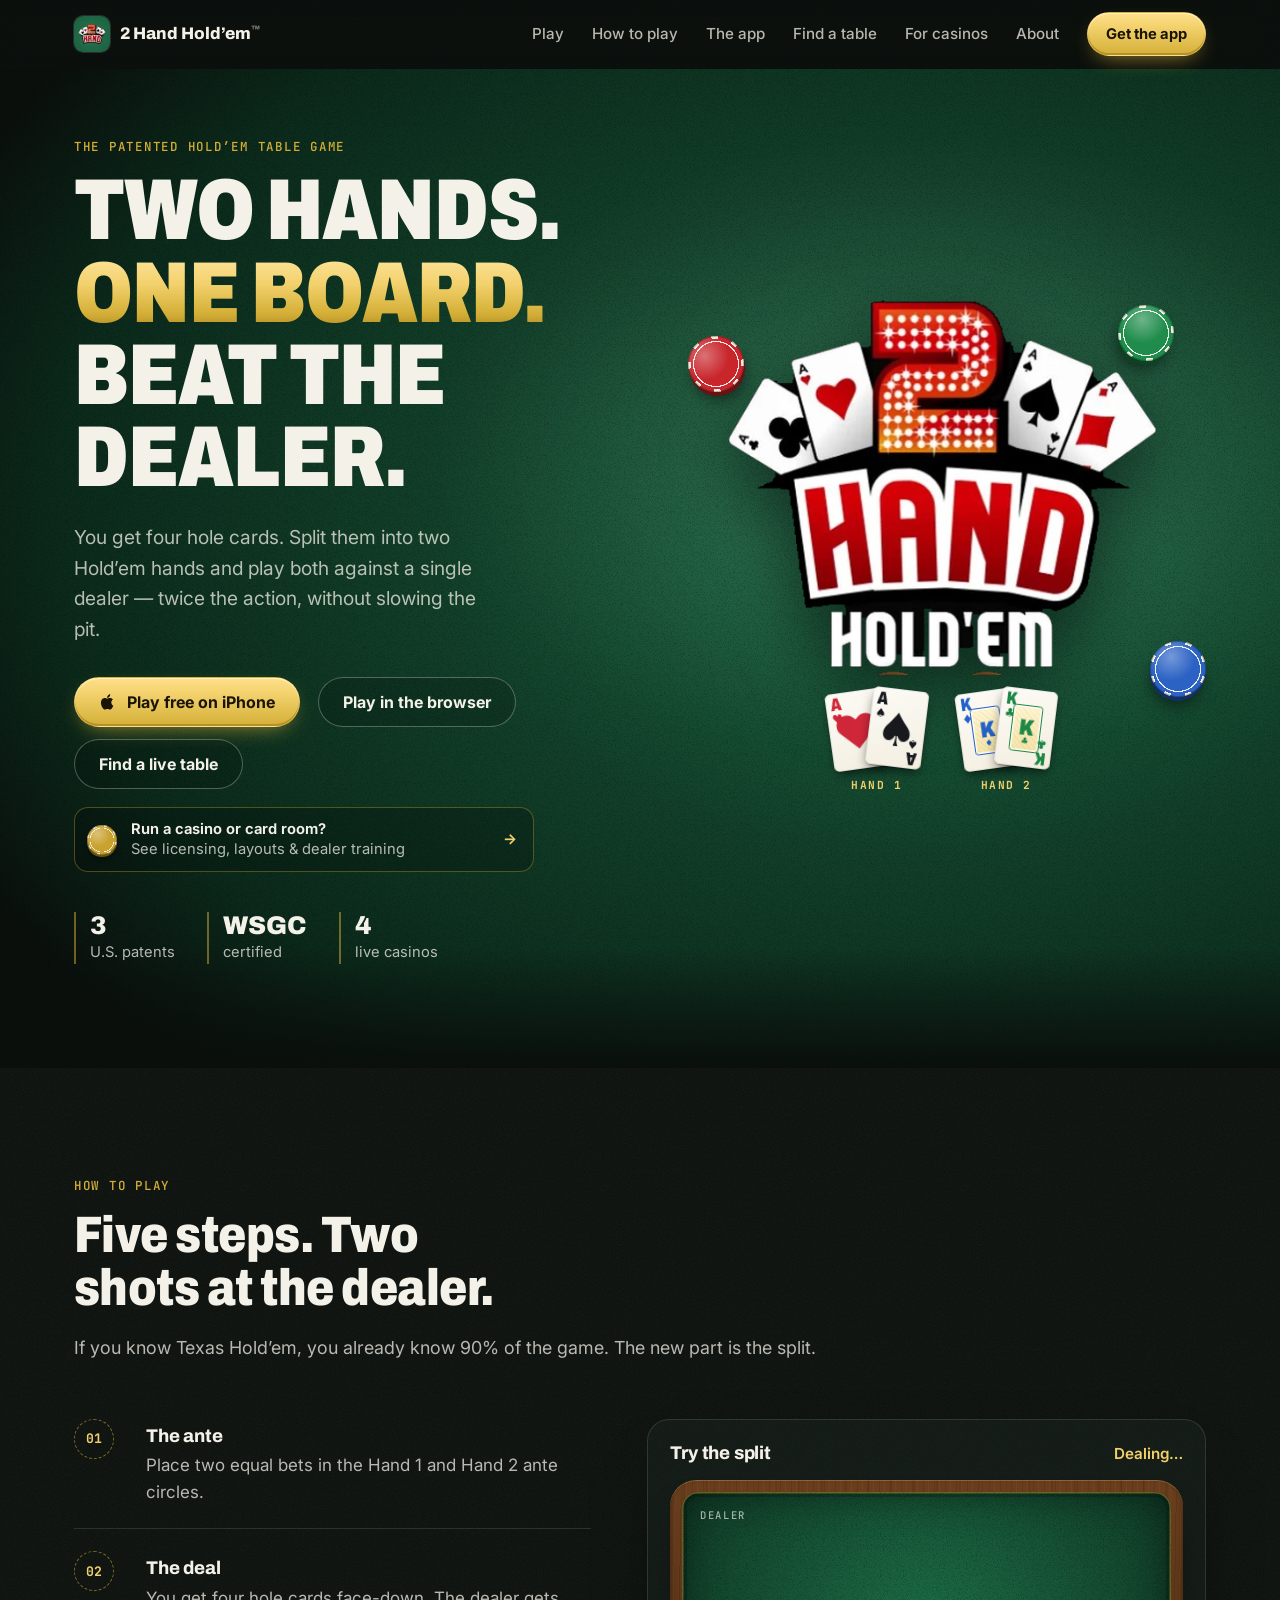
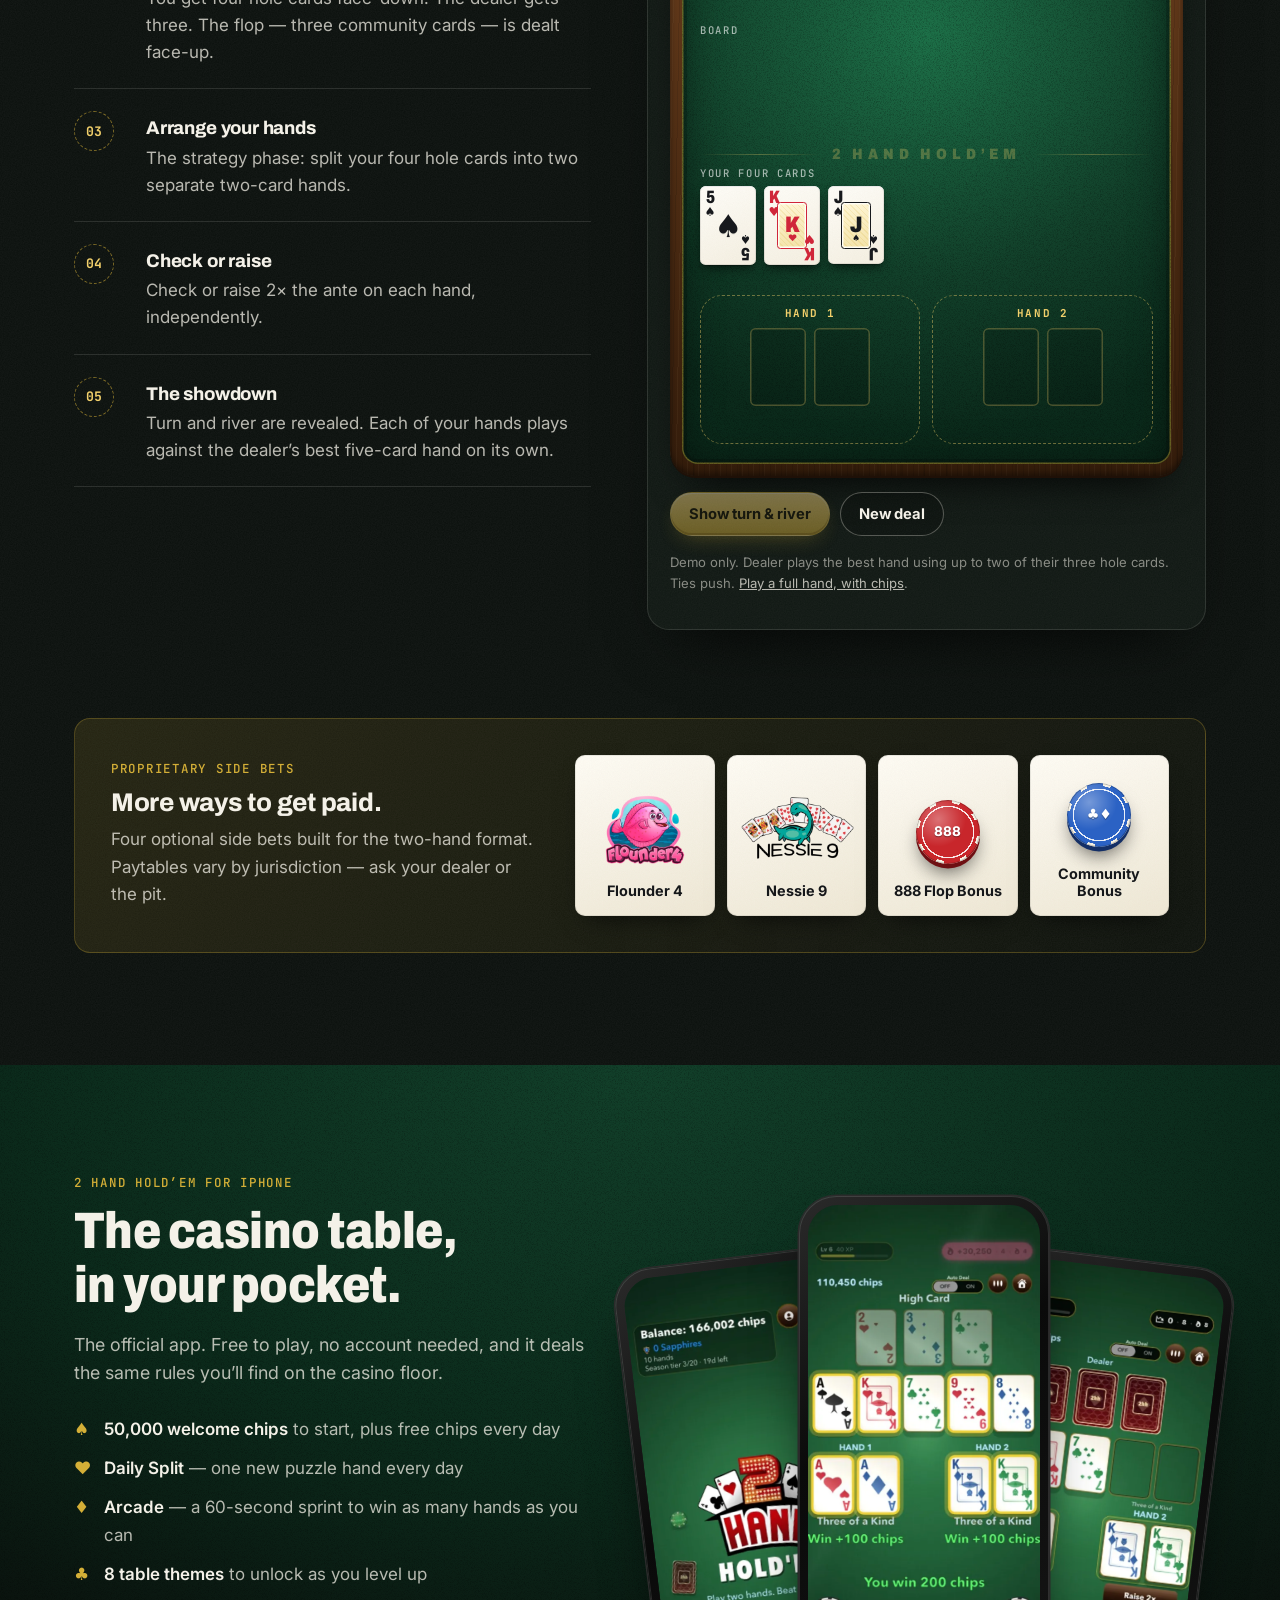
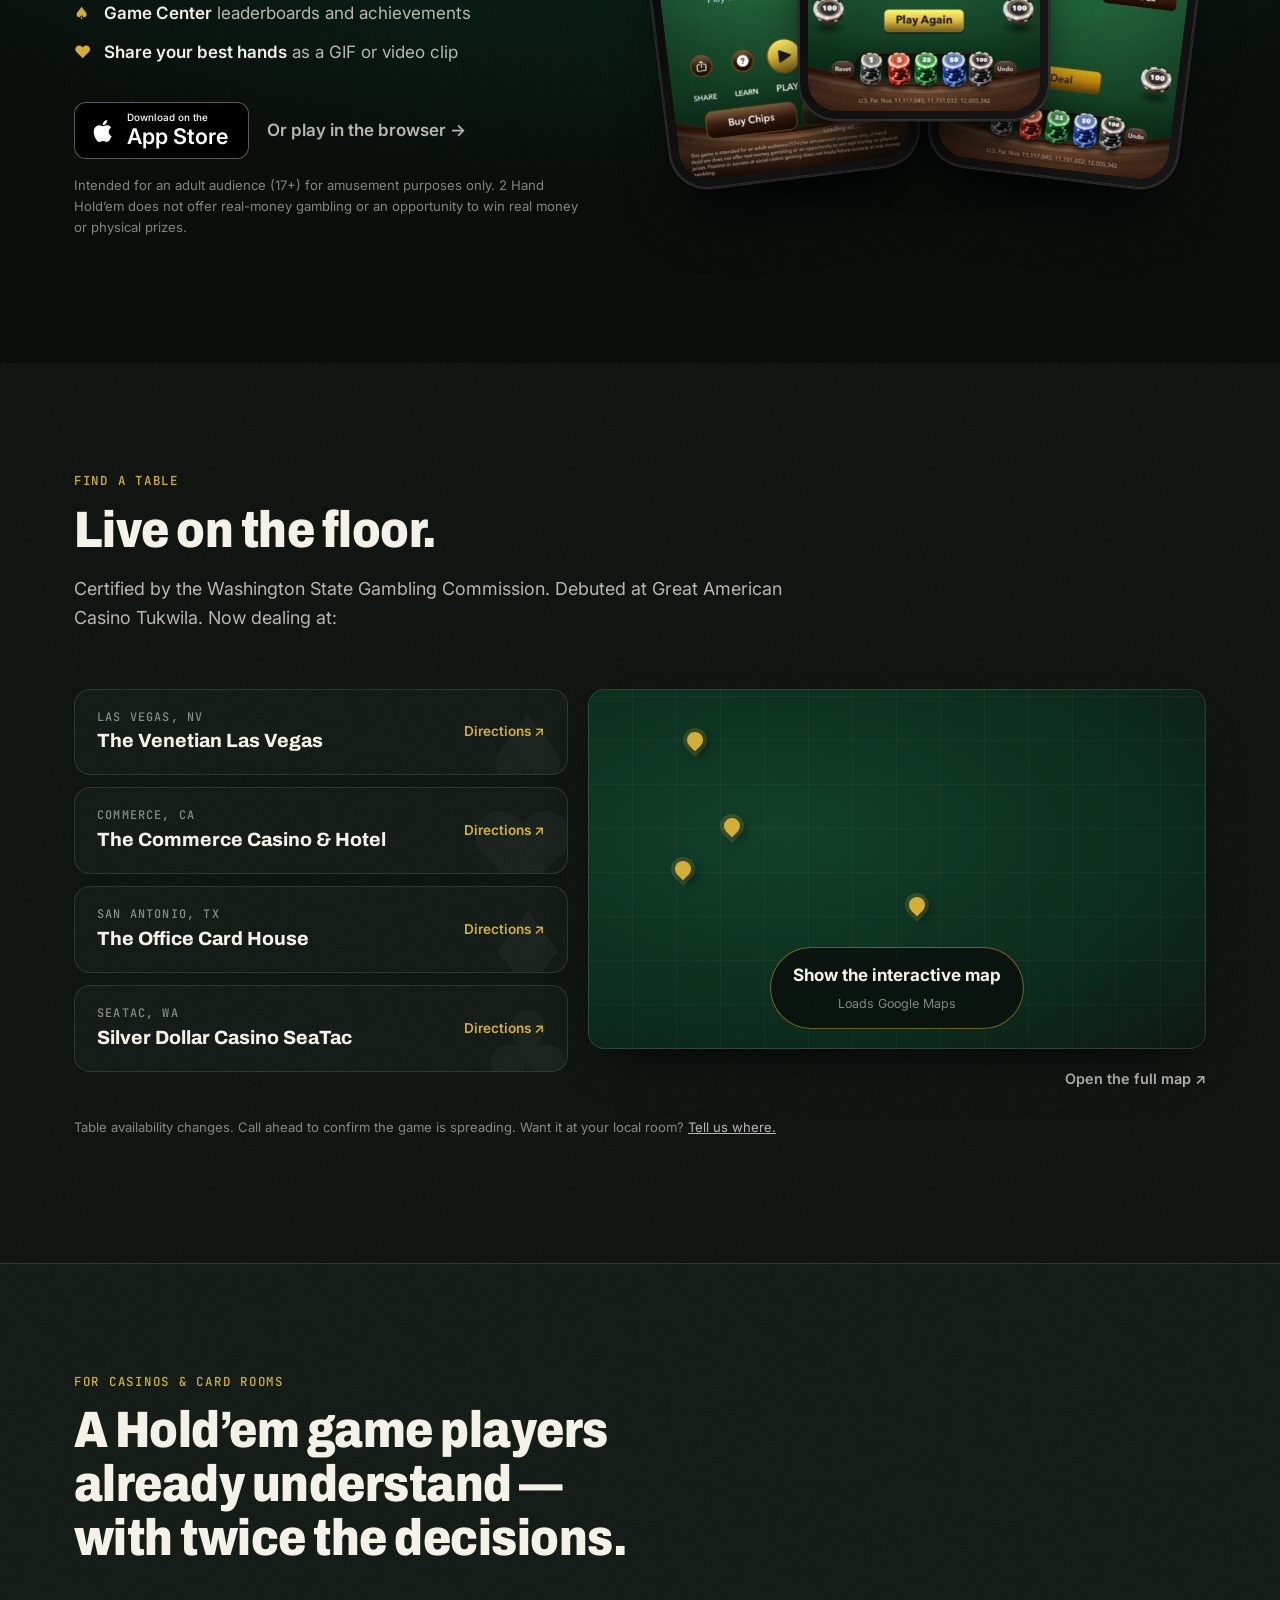
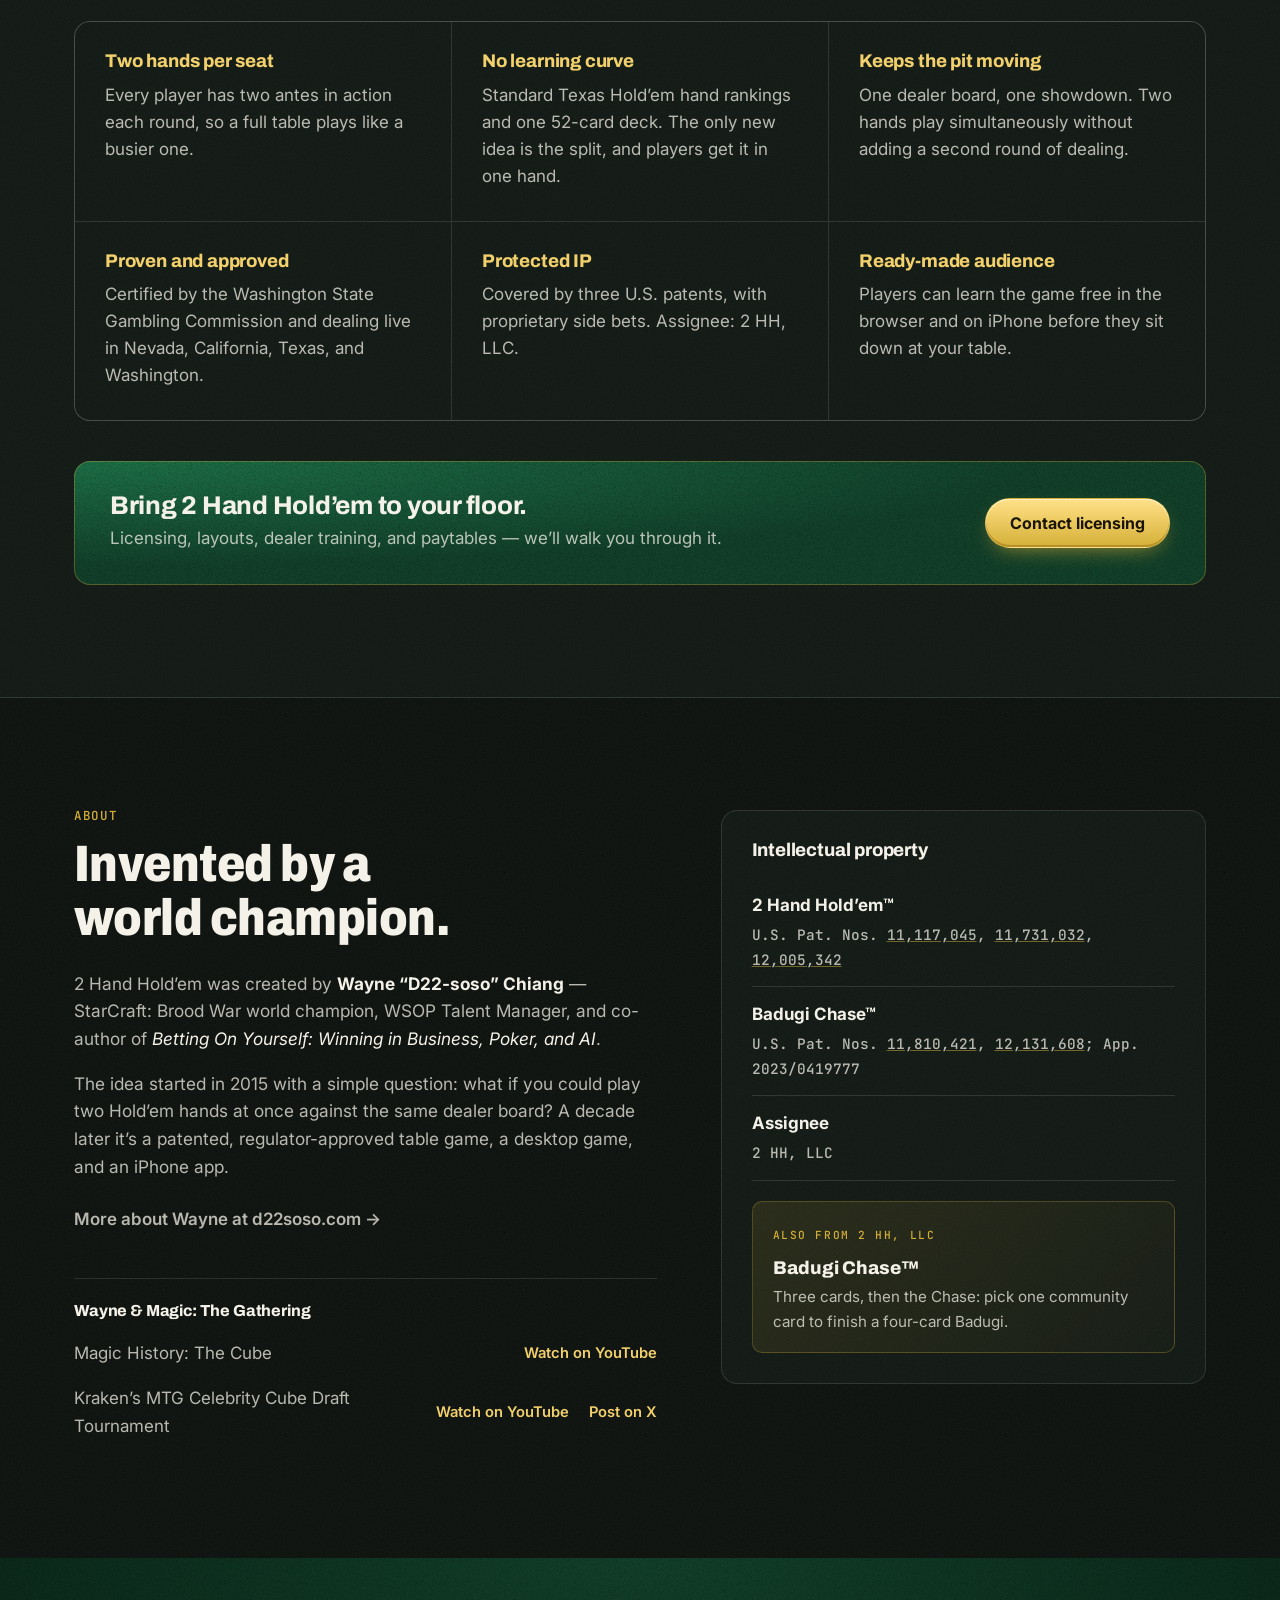
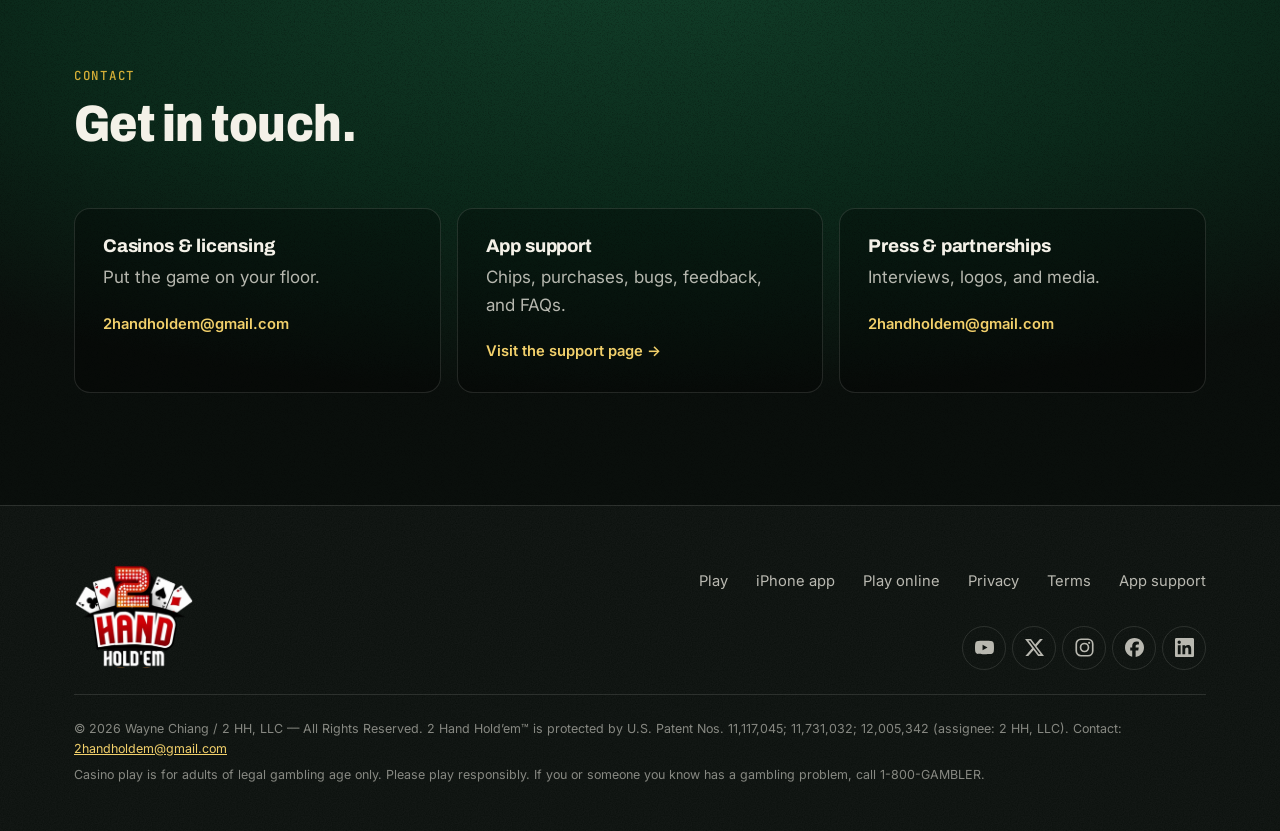
==== commit 902814bf: "Add Magic: The Gathering cube links to About Links to Magic History: The Cube and Kraken's MTG Celeb" ====
--- a/index.html
+++ b/index.html
@@ -320,6 +320,20 @@
           <p>2 Hand Hold’em was created by <strong>Wayne “D22-soso” Chiang</strong> — StarCraft: Brood War world champion, WSOP Talent Manager, and co-author of <em>Betting On Yourself: Winning in Business, Poker, and AI</em>.</p>
           <p>The idea started in 2015 with a simple question: what if you could play two Hold’em hands at once against the same dealer board? A decade later it’s a patented, regulator-approved table game, a desktop game, and an iPhone app.</p>
           <a class="text-link" href="https://d22soso.com" rel="noopener">More about Wayne at d22soso.com →</a>
+          <div class="about-media">
+            <h3>Wayne &amp; Magic: The Gathering</h3>
+            <ul>
+              <li>
+                <span>Magic History: The Cube</span>
+                <a href="https://www.youtube.com/watch?v=MNjLKeA-08A" target="_blank" rel="noopener">Watch on YouTube<span class="visually-hidden">: Magic History: The Cube</span></a>
+              </li>
+              <li>
+                <span>Kraken’s MTG Celebrity Cube Draft Tournament</span>
+                <a href="https://www.youtube.com/watch?v=FpcBooSRHQI" target="_blank" rel="noopener">Watch on YouTube<span class="visually-hidden">: Kraken’s MTG Celebrity Cube Draft Tournament</span></a>
+                <a href="https://x.com/D22_soso/status/2051916533425975574" target="_blank" rel="noopener">Post on X<span class="visually-hidden">: Kraken’s MTG Celebrity Cube Draft Tournament</span></a>
+              </li>
+            </ul>
+          </div>
         </div>
         <div class="ip">
           <h3>Intellectual property</h3>
--- a/style.css
+++ b/style.css
@@ -592,6 +592,14 @@
 .about-copy p { color: var(--ink-2); font-size: 1.08rem; }
 .about-copy .eyebrow { color: var(--gold); font-size: .78rem; }
 .about-copy strong, .about-copy em { color: var(--ink); }
+.visually-hidden { position: absolute; width: 1px; height: 1px; overflow: hidden; clip-path: inset(50%); white-space: nowrap; }
+.about-media { margin-top: 36px; padding-top: 24px; border-top: 1px solid var(--line); }
+.about-media h3 { font-size: 1rem; margin-bottom: 8px; }
+.about-media ul { list-style: none; margin: 0; padding: 0; }
+.about-media li { display: flex; flex-wrap: wrap; align-items: center; gap: 0 20px; padding: 6px 0; }
+.about-media li > span { color: var(--ink-2); flex: 1 1 240px; }
+.about-media a { color: var(--gold-hi); font-weight: 600; font-size: .92rem; text-decoration: none; min-height: 40px; display: inline-flex; align-items: center; }
+@media (hover: hover) { .about-media a:hover { text-decoration: underline; } }
 .ip { padding: 30px; border-radius: var(--r); background: var(--grain), var(--bg-2); border: 1px solid var(--line); }
 .ip h3 { margin-bottom: 18px; }
 .ip dl { margin: 0; }
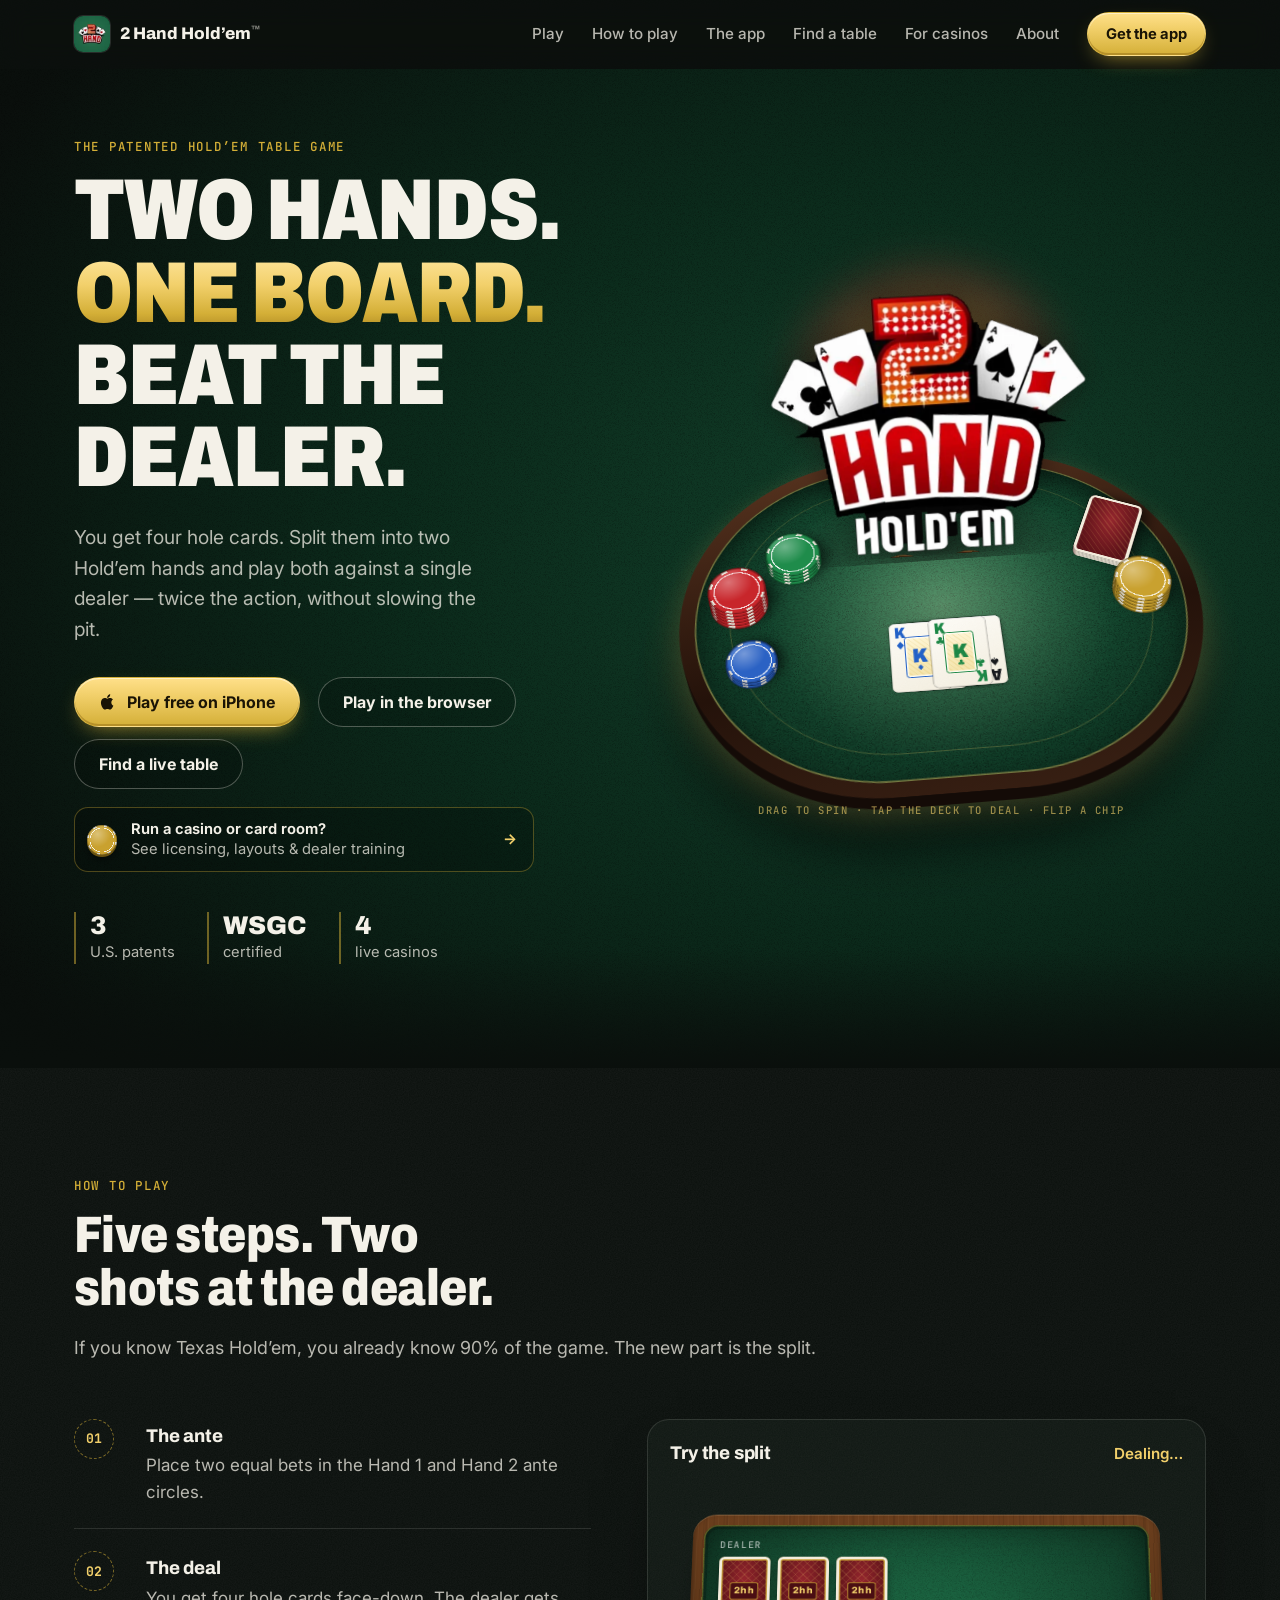
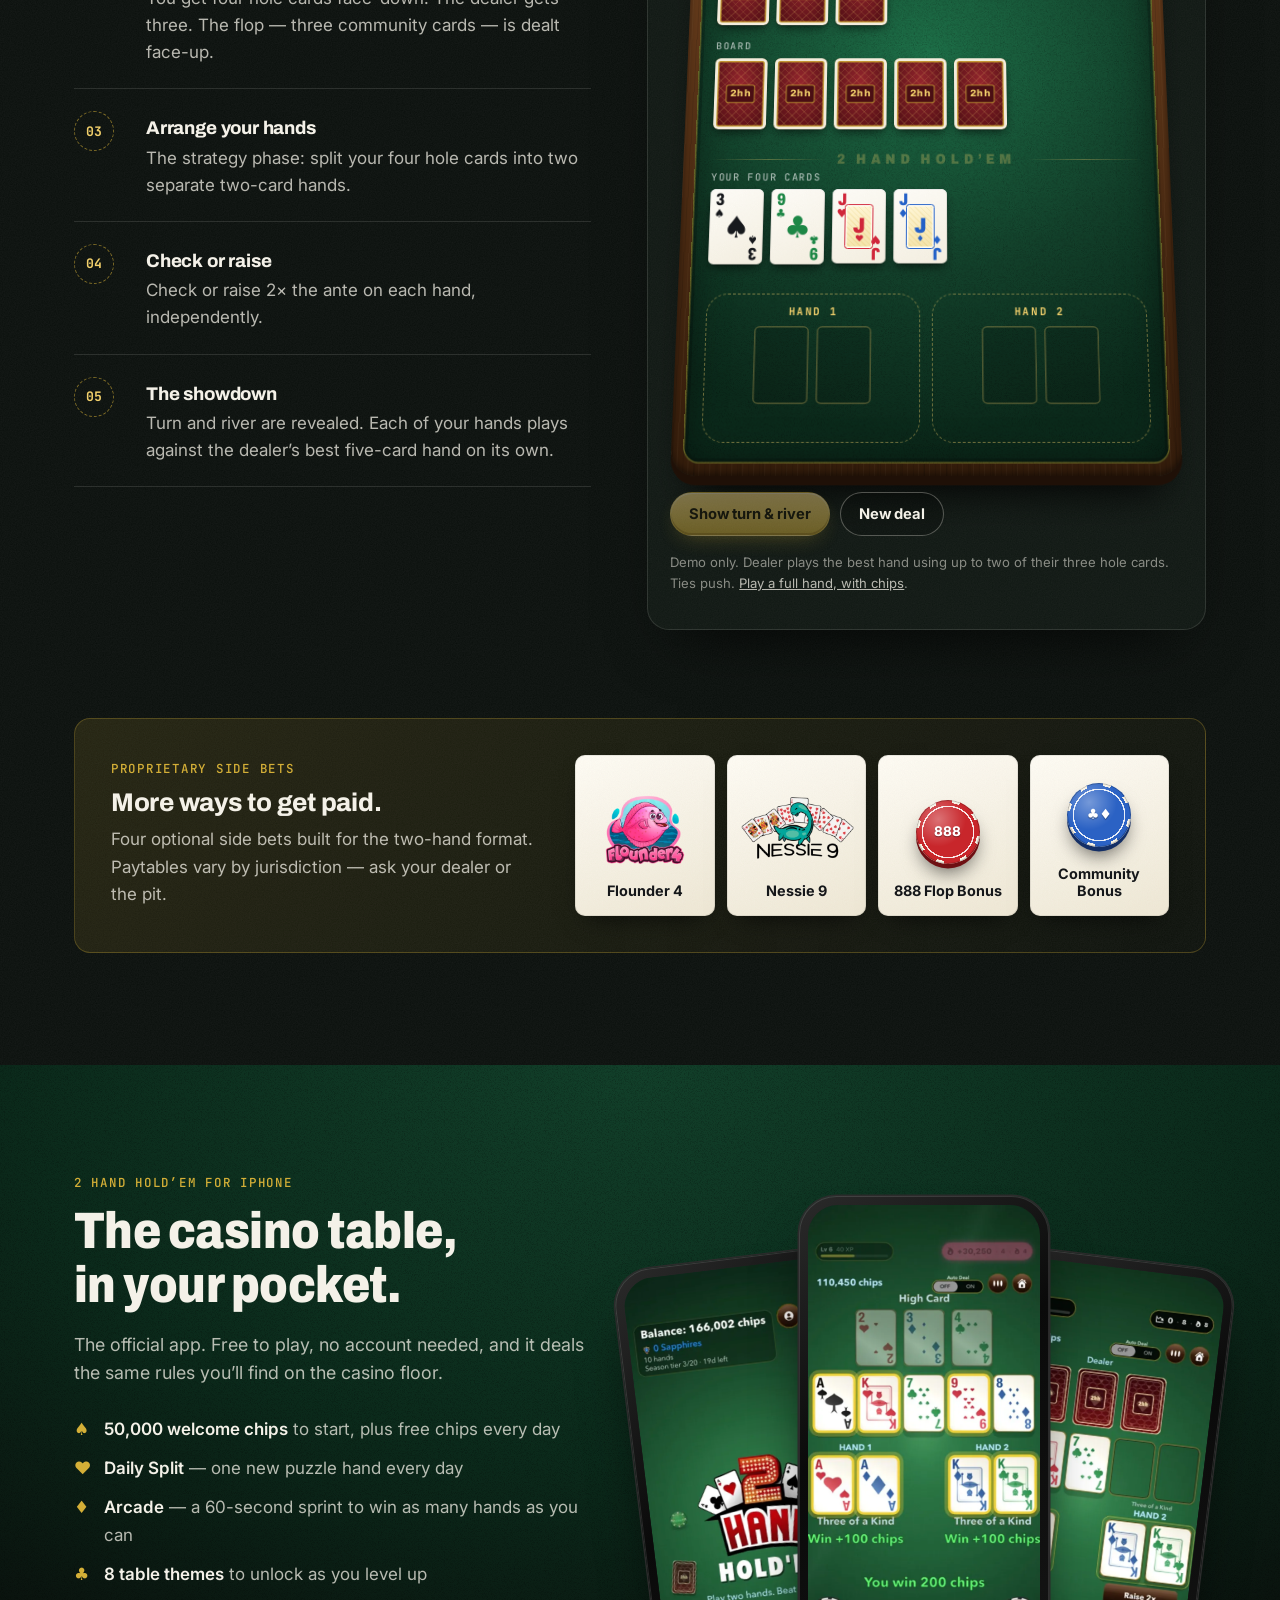
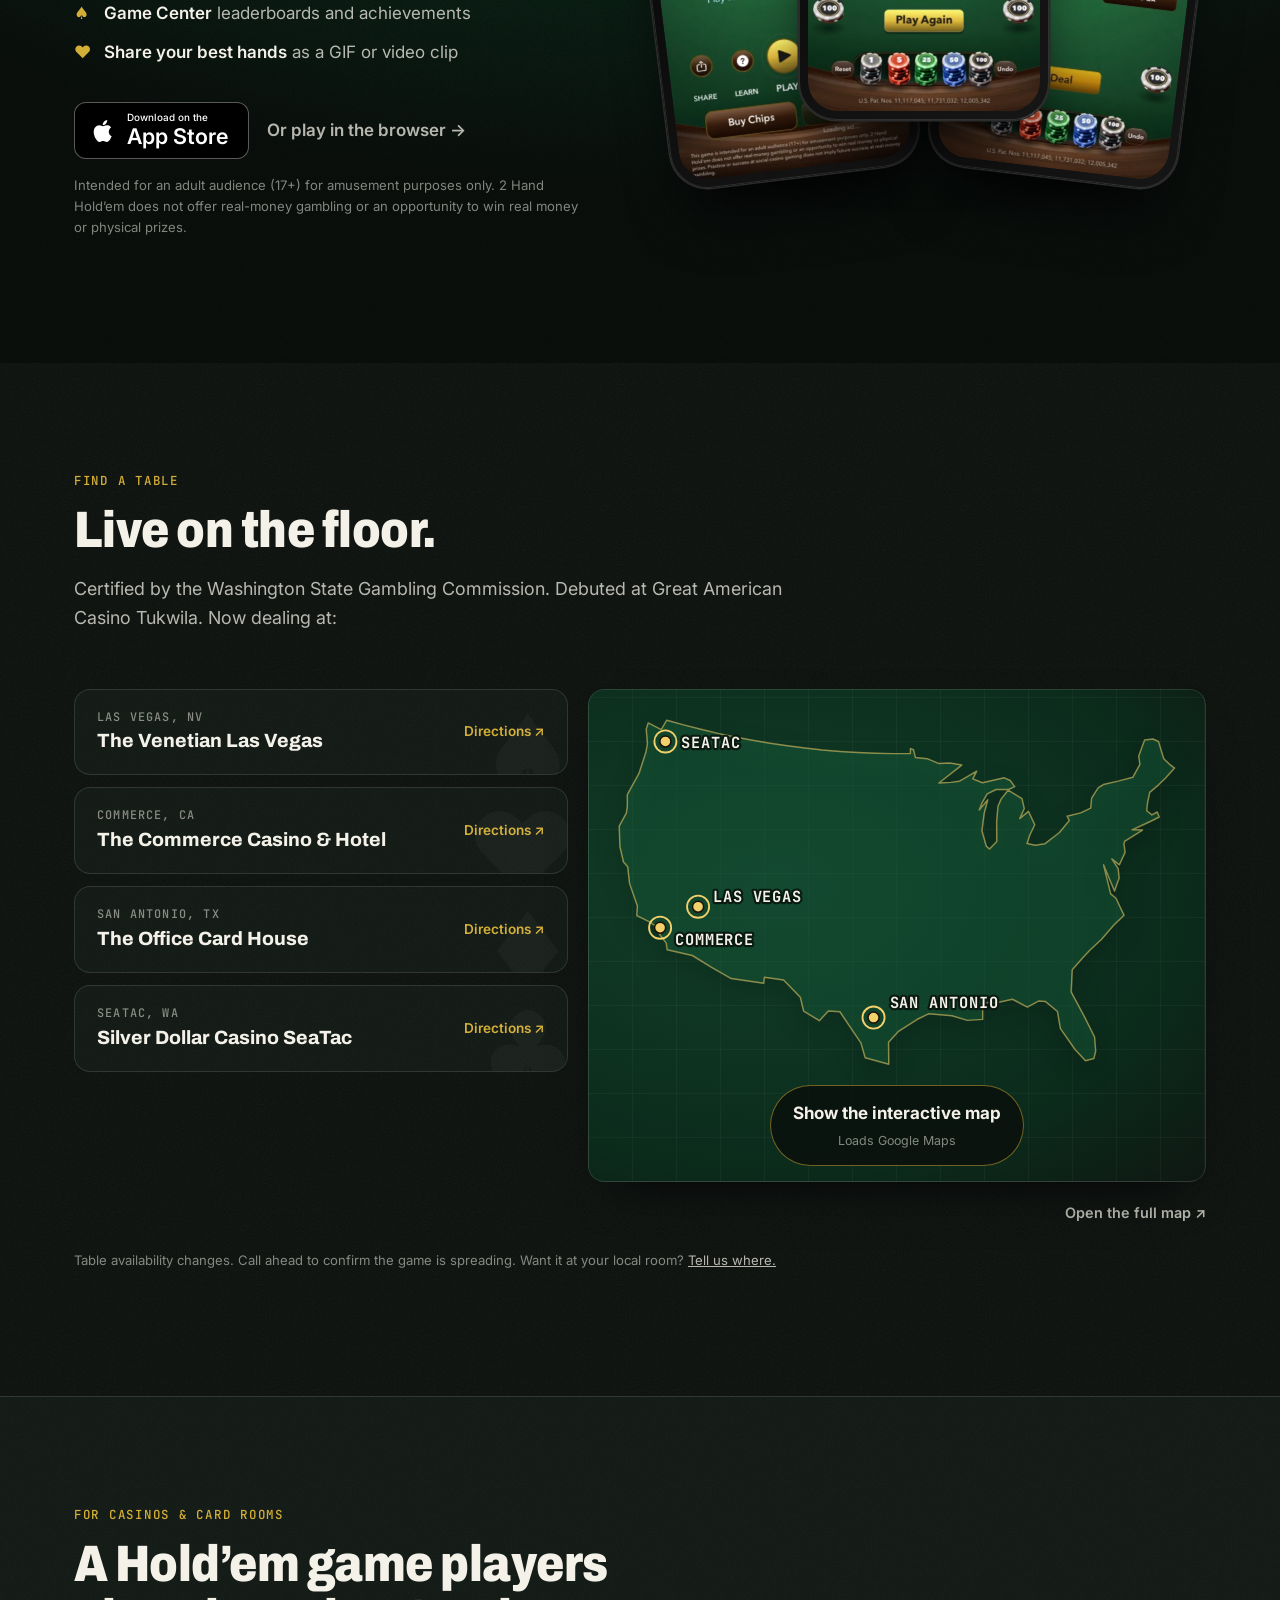
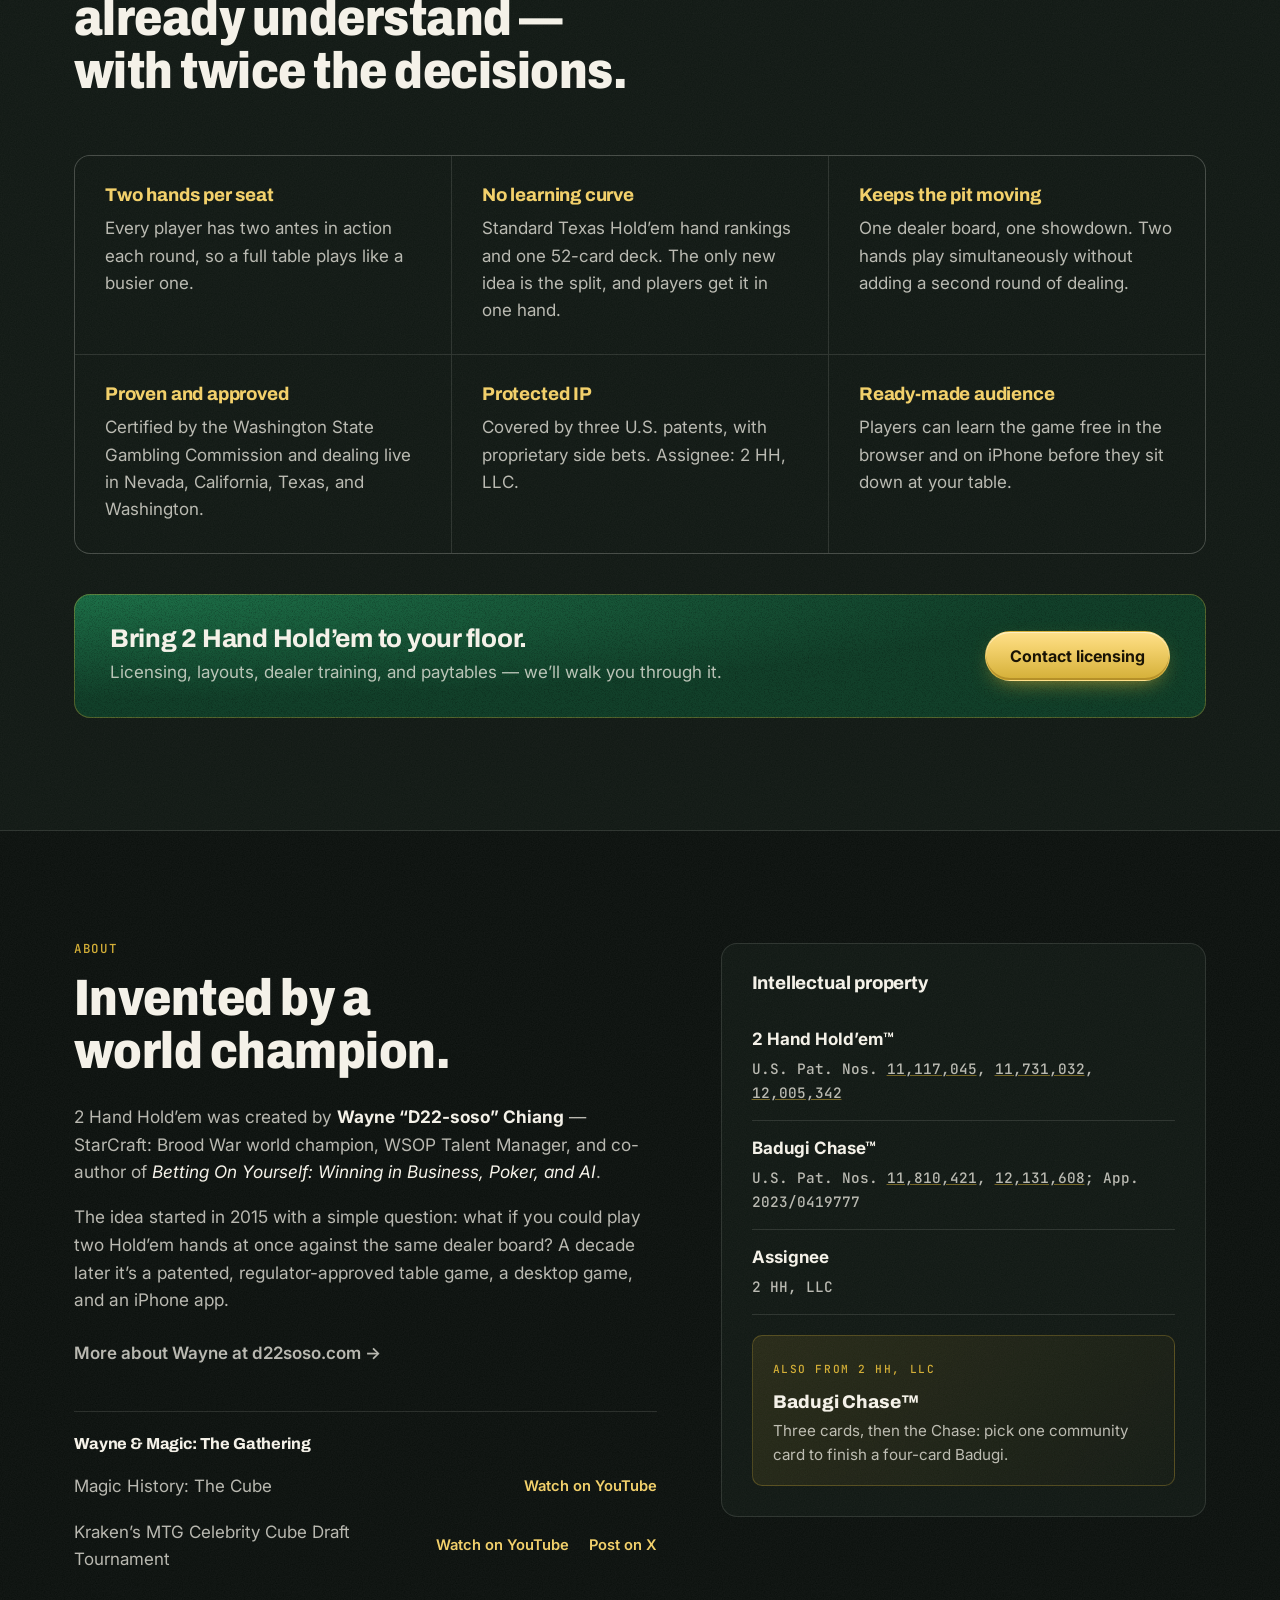
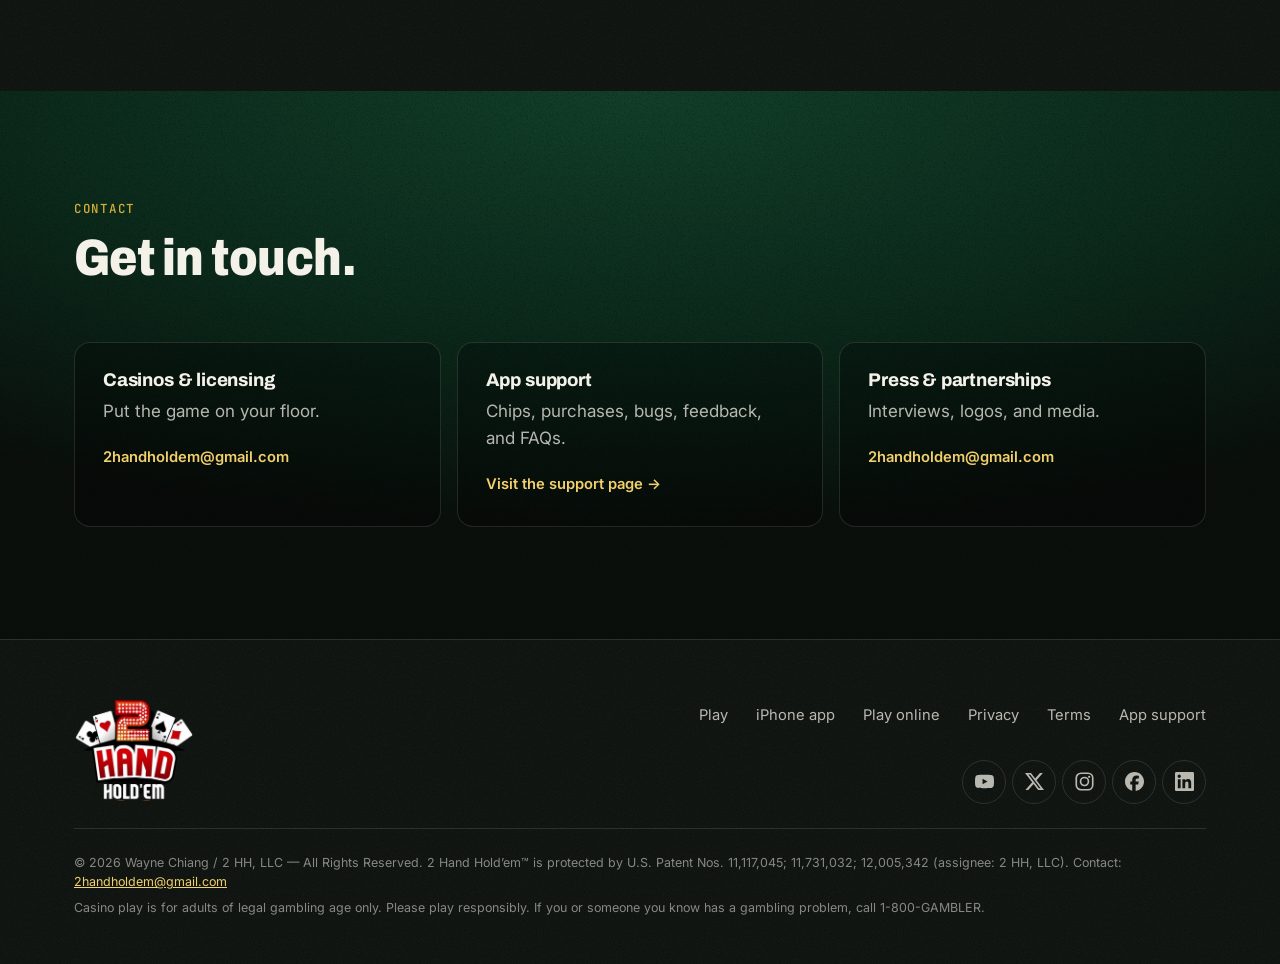
==== commit 17702e7c: "Rebuild the hero and split demo in 3D, add a venue map Hero: a tilted table with a standing logo, st" ====
--- a/index.html
+++ b/index.html
@@ -105,14 +105,27 @@
         </div>
 
         <div class="hero-art">
-          <span class="chip chip-red hero-chip hc1" aria-hidden="true"></span>
-          <span class="chip chip-green hero-chip hc2" aria-hidden="true"></span>
-          <span class="chip chip-blue hero-chip hc3" aria-hidden="true"></span>
-          <img class="hero-logo" src="assets/img/logo-2hh.webp" alt="2 Hand Hold’em logo" width="500" height="433" fetchpriority="high" decoding="async" />
-          <button class="hero-deal" id="hero-deal" type="button" aria-label="Deal a new pair of hands">
-            <span class="pair pair-1"><span class="pair-cards"></span><span class="pair-label">Hand 1</span></span>
-            <span class="pair pair-2"><span class="pair-cards"></span><span class="pair-label">Hand 2</span></span>
-          </button>
+          <!-- 3D table: everything inside .table3d lies on (or stands on) one tilted plane -->
+          <div class="scene" id="hero-scene">
+            <div class="table3d">
+              <span class="table-shadow" aria-hidden="true"></span>
+              <span class="table-edge" aria-hidden="true"></span>
+              <span class="table-felt" aria-hidden="true"><i class="table-light"></i></span>
+              <span class="logo-shadow" aria-hidden="true"></span>
+              <span class="logo-glow" aria-hidden="true"></span>
+              <img class="hero-logo" src="assets/img/logo-2hh.webp" alt="2 Hand Hold’em logo" width="500" height="433" fetchpriority="high" decoding="async" />
+              <span class="stack st1" aria-hidden="true"><i class="chip chip-red"></i><i class="chip chip-red"></i><i class="chip chip-red"></i><i class="chip chip-red"></i><i class="chip chip-red"></i><i class="chip chip-red"></i></span>
+              <span class="stack st2" aria-hidden="true"><i class="chip chip-green"></i><i class="chip chip-green"></i><i class="chip chip-green"></i><i class="chip chip-green"></i></span>
+              <span class="stack st3" aria-hidden="true"><i class="chip chip-blue"></i><i class="chip chip-blue"></i><i class="chip chip-blue"></i></span>
+              <span class="stack st4" aria-hidden="true"><i class="chip chip-gold"></i><i class="chip chip-gold"></i><i class="chip chip-gold"></i><i class="chip chip-gold"></i><i class="chip chip-gold"></i></span>
+              <span class="deck" aria-hidden="true"><i></i><i></i><i></i><i></i><i></i><i></i></span>
+              <button class="hero-deal" id="hero-deal" type="button" aria-label="Deal a new pair of hands">
+                <span class="pair pair-1"><span class="pair-cards"></span><span class="pair-label">Hand 1</span></span>
+                <span class="pair pair-2"><span class="pair-cards"></span><span class="pair-label">Hand 2</span></span>
+              </button>
+            </div>
+          </div>
+          <p class="scene-hint" aria-hidden="true">Drag to spin · Tap the deck to deal · Flip a chip</p>
         </div>
       </div>
     </section>
@@ -234,30 +247,36 @@
         </header>
         <div class="tables-grid">
           <ul class="venues">
-            <li>
+            <li data-v="0">
               <a href="https://www.google.com/maps/search/?api=1&amp;query=The+Venetian+Las+Vegas" target="_blank" rel="noopener">
                 <span class="venue-city">Las Vegas, NV</span><strong>The Venetian Las Vegas</strong><span class="map">Directions ↗</span>
               </a>
             </li>
-            <li>
+            <li data-v="1">
               <a href="https://www.google.com/maps/search/?api=1&amp;query=The+Commerce+Casino+%26+Hotel" target="_blank" rel="noopener">
                 <span class="venue-city">Commerce, CA</span><strong>The Commerce Casino &amp; Hotel</strong><span class="map">Directions ↗</span>
               </a>
             </li>
-            <li>
+            <li data-v="2">
               <a href="https://www.google.com/maps/search/?api=1&amp;query=The+Office+Card+House+San+Antonio" target="_blank" rel="noopener">
                 <span class="venue-city">San Antonio, TX</span><strong>The Office Card House</strong><span class="map">Directions ↗</span>
               </a>
             </li>
-            <li>
+            <li data-v="3">
               <a href="https://www.google.com/maps/search/?api=1&amp;query=Silver+Dollar+Casino+SeaTac" target="_blank" rel="noopener">
                 <span class="venue-city">SeaTac, WA</span><strong>Silver Dollar Casino SeaTac</strong><span class="map">Directions ↗</span>
               </a>
             </li>
           </ul>
           <div class="venue-map">
-            <button class="map-facade" id="map-load" type="button" data-src="https://www.google.com/maps/d/embed?mid=1jkuOr8dbWp_1eP_5JAC2VYsHcoKf-Uc&amp;ehbc=2E312F">
-              <span class="map-pins" aria-hidden="true"><i style="--x:22%;--y:36%"></i><i style="--x:14%;--y:48%"></i><i style="--x:52%;--y:58%"></i><i style="--x:16%;--y:12%"></i></span>
+            <button class="map-facade" id="map-load" type="button" aria-label="Map of the four casinos dealing 2 Hand Hold’em: SeaTac, Las Vegas, Commerce and San Antonio. Show the interactive Google map." data-src="https://www.google.com/maps/d/embed?mid=1jkuOr8dbWp_1eP_5JAC2VYsHcoKf-Uc&amp;ehbc=2E312F">
+              <svg class="us-map" viewBox="0 0 480 308" aria-hidden="true" focusable="false">
+                <path class="us-land" d="M37.6 16.2 L48.2 21.7 L52.7 14 L66.5 17.8 L80.4 21.4 L94.4 24.7 L108.4 27.7 L122.5 30.3 L136.7 32.7 L150.9 34.8 L165.1 36.6 L179.4 38.2 L193.7 39.4 L208 40.3 L222.3 40.9 L236.7 41.2 L251 41.2 L251 37.1 L253.5 38 L255.1 44.4 L264.6 45.3 L274.3 49.3 L283.1 48.9 L292.8 50.5 L274.2 65.1 L283.9 64.6 L290.7 63.7 L305 55.5 L301.8 61.8 L309.6 64.9 L327.4 60.9 L332.2 63.1 L335.9 68.1 L330.8 70.4 L320.8 70.4 L313.5 73.9 L309.5 80.8 L307 87.1 L314 78.8 L311.1 89.5 L309.2 104 L312.7 116.4 L315.4 118.9 L321.3 112.8 L321.2 96.3 L322.3 84 L324.8 78.2 L330.5 71 L341.8 77.8 L343.7 85.9 L340 94.1 L347.1 88.2 L352.2 99.1 L348.2 107.4 L345.9 114.4 L352.6 115.7 L360.6 114.5 L372.3 105.4 L380.3 95.6 L378.5 92.1 L389.6 89.4 L397.7 85.5 L398.5 77.5 L403.8 69.1 L408 66.4 L420 63.6 L432 60.5 L434.1 56.6 L437.8 49.9 L436.8 43.4 L438.1 39.6 L441.6 30.1 L448.4 29.3 L452.9 31.3 L457.2 45.4 L461.7 49.7 L466 53 L458.7 61 L453 66.6 L445.8 72.7 L444 81.2 L443.3 87.7 L447.5 91.1 L451.9 88.7 L453.5 92.8 L448.3 95.4 L442.7 98.1 L431.4 103.2 L439.9 103.4 L425.3 112.7 L424.8 114.5 L425.7 121.6 L421.1 131.7 L414.9 126.9 L420.1 134.8 L420.9 142.5 L417.1 153 L408.2 131.7 L414 155.3 L418.3 158.9 L424.9 172.8 L416.6 180.7 L406.6 192.3 L396.8 201.4 L391.3 207.4 L382.7 217.1 L381.8 235.1 L392.7 255.5 L400.9 271.8 L401.8 283.2 L400.3 289.4 L393.5 291.1 L385 282 L373.1 265 L370.7 251.1 L361 243 L355.2 242.6 L346.2 247.5 L334.1 241.1 L320.2 244.1 L309.8 243.8 L309.8 257.5 L297.4 258.3 L284.8 254.6 L265.7 253 L256.3 257.6 L241 267.5 L233.2 276.1 L233.4 294 L214.2 288.7 L210.7 276.6 L201.6 263.2 L193.6 251.3 L184.2 250.7 L176.9 258.6 L164.1 250.7 L161.4 239.5 L147.8 225.4 L132.2 223.2 L131.6 228.1 L105.2 224.3 L89.2 215.1 L73.5 205.5 L53 200.8 L52.3 195.4 L44.5 185.1 L44.3 181.9 L37.9 177.8 L28.3 173 L28.8 165.2 L22.4 146.8 L20.9 133.2 L17.5 129.4 L14.6 117 L14 100.2 L19.8 89.7 L20.6 84.2 L20.6 74.6 L30.1 57.3 L35.7 40.1 L37 33.1 L36 21.4Z"/>
+                <g class="pin" data-v="0" transform="translate(78.2 165.8)"><circle class="pin-ring" r="9"/><circle class="pin-dot" r="4.5"/><text x="12" y="-4" text-anchor="start">Las Vegas</text></g>
+                <g class="pin" data-v="1" transform="translate(47.3 182.9)"><circle class="pin-ring" r="9"/><circle class="pin-dot" r="4.5"/><text x="12" y="14" text-anchor="start">Commerce</text></g>
+                <g class="pin" data-v="2" transform="translate(221.0 256.0)"><circle class="pin-ring" r="9"/><circle class="pin-dot" r="4.5"/><text x="13" y="-8" text-anchor="start">San Antonio</text></g>
+                <g class="pin" data-v="3" transform="translate(51.6 31.3)"><circle class="pin-ring" r="9"/><circle class="pin-dot" r="4.5"/><text x="13" y="5" text-anchor="start">SeaTac</text></g>
+              </svg>
               <span class="map-cta"><b>Show the interactive map</b><small>Loads Google Maps</small></span>
             </button>
             <a class="text-link" href="https://www.google.com/maps/d/viewer?mid=1jkuOr8dbWp_1eP_5JAC2VYsHcoKf-Uc" target="_blank" rel="noopener">Open the full map ↗</a>
--- a/style.css
+++ b/style.css
@@ -164,8 +164,7 @@
   overflow: hidden;
   padding: 72px 0 104px;
   background:
-    radial-gradient(ellipse 55% 45% at 72% 38%, rgba(255,255,255,.10), transparent 70%),
-    radial-gradient(ellipse 85% 75% at 72% 45%, var(--felt-hi) 0%, var(--felt) 45%, var(--felt-deep) 80%, var(--bg) 100%);
+    radial-gradient(ellipse 85% 80% at 72% 48%, var(--felt) 0%, var(--felt-deep) 48%, var(--bg) 100%);
 }
 .hero::after {
   /* bottom fade into page */
@@ -187,52 +186,201 @@
 .proof li { padding-left: 14px; border-left: 2px solid rgba(212,175,55,.5); }
 .proof strong { display: block; font: 850 1.6rem/1.1 var(--display); color: var(--ink); }
 
-.hero-art { position: relative; display: grid; place-items: center; --py: 0px; }
+/* Hero art: one tilted table. Everything inside .table3d shares its plane, so
+   cards lie on the felt, chips stack up off it and the logo stands on it. */
+.hero-art { position: relative; display: grid; place-items: center; }
+.hero-art::before {
+  /* overhead lamp pooling on the table */
+  content: ""; position: absolute; inset: -12% -8%; pointer-events: none;
+  background: radial-gradient(ellipse 50% 46% at 50% 56%, rgba(255,244,214,.13), transparent 70%);
+}
+.scene {
+  --tw: min(520px, 100%); --tilt: 44deg;
+  --sc: 0; --rx: 0deg; --rz: 0deg; --dz: 0deg; --dx: 0deg; --px: 0; --py: 0;
+  cursor: grab; touch-action: pan-y; user-select: none; -webkit-user-select: none;
+  position: relative; width: var(--tw); aspect-ratio: 1 / .96;
+  container-type: inline-size;
+  perspective: 1250px; perspective-origin: 50% 28%;
+  animation: sceneIn .7s ease-out backwards;
+}
+.table3d {
+  --u: 1cqw; /* 1% of the table's width: every size in the scene scales from it */
+  position: absolute; left: 0; right: 0; top: 23%; height: calc(var(--u) * 78);
+  transform-style: preserve-3d;
+  transform: rotateX(calc(var(--tilt) - var(--sc) * 14deg + var(--rx) + var(--dx))) rotateZ(calc(-5deg + var(--rz) + var(--dz)));
+  transition: transform .5s var(--ease-out);
+  animation: tableIn 1.2s var(--ease-out) backwards;
+}
+/* Dragging spins the table under your finger; letting go springs it back */
+.scene.dragging { cursor: grabbing; }
+.scene.dragging .table3d { transition: none; }
+.scene.spring .table3d { transition: transform 1s cubic-bezier(.3, 1.5, .45, 1); }
+.scene-hint {
+  position: relative; margin: 16px 0 0; text-align: center;
+  font: 500 .66rem/1.4 var(--mono); letter-spacing: .14em; text-transform: uppercase; color: rgba(242,208,107,.6);
+  animation: sceneIn 1s 3.2s ease-out backwards;
+}
+.table-felt, .table-edge, .table-shadow { position: absolute; inset: 0; border-radius: 999px; }
+.table-felt {
+  overflow: hidden;
+  border: calc(var(--u) * 3) solid transparent;
+  background:
+    var(--felt-fibers) padding-box,
+    radial-gradient(ellipse 70% 80% at 50% 45%, var(--felt-hi), var(--felt) 60%, var(--felt-deep)) padding-box,
+    linear-gradient(170deg, #5a3520, #24120a 60%, #3a2114) border-box;
+  box-shadow: inset 0 0 0 1.5px rgba(242,208,107,.45), inset 0 calc(var(--u) * 2) calc(var(--u) * 6) rgba(0,0,0,.5);
+}
+.table-felt::after {
+  /* printed betting line */
+  content: ""; position: absolute; inset: 7%; border-radius: inherit;
+  border: 1.5px solid rgba(242,208,107,.22);
+}
+/* A pool of lamp light that follows the pointer across the felt */
+.table-light {
+  position: absolute; left: 50%; top: 50%; width: 76%; aspect-ratio: 1; margin: -38% 0 0 -38%;
+  background: radial-gradient(circle, rgba(255,240,200,.26), rgba(255,240,200,.08) 40%, transparent 66%);
+  transform: translate(calc(var(--px) * 120%), calc(var(--py) * 90%));
+  transition: transform .35s var(--ease-out);
+}
+.table-edge { background: #140b07; transform: translateZ(calc(var(--u) * -4)); box-shadow: 0 0 calc(var(--u) * 7) rgba(242,208,107,.3); }
+.table-shadow { background: rgba(0,0,0,.6); filter: blur(calc(var(--u) * 5)); transform: translateZ(calc(var(--u) * -16)) scale(1.04); }
+
+/* The logo stands on the felt like a marquee sign, leaning back a little */
 .hero-logo {
-  width: min(440px, 100%);
-  filter: drop-shadow(0 26px 34px rgba(0,0,0,.55));
-  animation: logoIn .9s var(--ease-back) backwards, float 7s 1s ease-in-out infinite;
-  transform: translateY(calc(var(--py) * -.15));
-}
-.hero-chip { position: absolute; z-index: 2; transform: translateY(calc(var(--py) * var(--k, .3))) rotate(var(--rot, 0deg)); }
-.hc1 { --cs: 64px; --k: -.45; --rot: -18deg; top: 8%; left: 2%; animation: chipFloat 6s ease-in-out infinite; }
-.hc2 { --cs: 46px; --k: -.25; --rot: 22deg; top: 2%; right: 6%; animation: chipFloat 7.5s -2s ease-in-out infinite; }
-.hc3 { --cs: 54px; --k: -.6; --rot: 8deg; bottom: 22%; right: 0; animation: chipFloat 6.5s -4s ease-in-out infinite; }
+  position: absolute; left: 19%; bottom: 66%; width: 62%; height: auto;
+  transform-origin: 50% 100%;
+  transform: rotateX(-62deg);
+  filter: drop-shadow(0 0 calc(var(--u) * 3) rgba(0,0,0,.4));
+  animation: signUp 1.1s .45s var(--ease-back) backwards;
+}
+/* Warm marquee glow breathing behind the sign */
+.logo-glow {
+  position: absolute; left: 19%; bottom: 66%; width: 62%; aspect-ratio: 500 / 433;
+  transform-origin: 50% 100%;
+  transform: rotateX(-62deg) translateZ(-3px) scale(1.25);
+  background: radial-gradient(ellipse 50% 46% at 50% 42%, rgba(255,176,64,.6), rgba(214,42,42,.22) 55%, transparent 72%);
+  filter: blur(calc(var(--u) * 2.5));
+  pointer-events: none;
+  animation: sceneIn 1s 1.5s ease-out backwards, glowPulse 2.8s 2.5s ease-in-out infinite alternate;
+}
+@keyframes glowPulse { from { opacity: 1; } to { opacity: .42; } }
+.logo-shadow {
+  position: absolute; left: 20%; width: 60%; top: 14%; height: 22%;
+  background: radial-gradient(ellipse at 50% 80%, rgba(0,0,0,.55), transparent 68%);
+  transform: translateZ(1px);
+  animation: sceneIn .8s .9s ease-out backwards;
+}
+
+/* Chip stacks: each chip is a disc lifted one thickness above the last */
+.stack { position: absolute; width: var(--cs); height: var(--cs); transform-style: preserve-3d; --cs: calc(var(--u) * 10.5); animation: stackIn .7s var(--ease-back) backwards; }
+.stack, .deck { cursor: pointer; }
+.stack i:last-child, .deck i:last-child { transition: translate .25s var(--ease-back); }
+@media (hover: hover) {
+  .stack:hover i:last-child { translate: 0 0 calc(var(--cs) * .16); }
+  .deck:hover i:last-child { translate: calc(var(--u) * -1.2) calc(var(--u) * 1.2) calc(var(--u) * 1.5); }
+}
+.stack i {
+  --cs: inherit;
+  position: absolute; inset: 0;
+  transform: translateZ(calc(var(--k) * var(--cs) * .09 + 1px));
+  box-shadow: inset 0 0 0 1px rgba(0,0,0,.3), 0 0 0 1px var(--c-dark);
+}
+.stack i:first-child { box-shadow: inset 0 0 0 1px rgba(0,0,0,.3), 0 0 0 1px var(--c-dark), calc(var(--cs) * .12) calc(var(--cs) * -.12) calc(var(--cs) * .3) rgba(0,0,0,.65); }
+.stack i:nth-child(1) { --k: 0; } .stack i:nth-child(2) { --k: 1; } .stack i:nth-child(3) { --k: 2; }
+.stack i:nth-child(4) { --k: 3; } .stack i:nth-child(5) { --k: 4; } .stack i:nth-child(6) { --k: 5; }
+.st1 { left: 6%; top: 39%; animation-delay: .7s; }
+.st2 { left: 16.5%; top: 27%; animation-delay: .8s; }
+.st3 { left: 9.5%; top: 58%; animation-delay: .9s; --cs: calc(var(--u) * 9); }
+.st4 { right: 6%; top: 43%; animation-delay: 1s; }
+
+/* The deck the hero cards are dealt from */
+.deck { position: absolute; right: 9.5%; top: 21%; width: calc(var(--u) * 11); aspect-ratio: 1 / 1.4; transform-style: preserve-3d; transform: rotate(24deg); animation: stackIn .7s .6s var(--ease-back) backwards; }
+.deck i {
+  position: absolute; inset: 0; border-radius: 10%;
+  background: repeating-linear-gradient(45deg, rgba(242,208,107,.14) 0 1px, transparent 1px 5px), radial-gradient(ellipse at 50% 35%, #94262d, #5b1218 75%);
+  box-shadow: inset 0 0 0 calc(var(--u) * .6) #f3ecdc, 0 0 0 .5px rgba(0,0,0,.5);
+}
+.deck i:nth-child(1) { transform: translateZ(1px); box-shadow: inset 0 0 0 calc(var(--u) * .6) #f3ecdc, calc(var(--u) * 1.2) calc(var(--u) * -1.2) calc(var(--u) * 3) rgba(0,0,0,.65); }
+.deck i:nth-child(2) { transform: translateZ(2.5px); } .deck i:nth-child(3) { transform: translateZ(4px); }
+.deck i:nth-child(4) { transform: translateZ(5.5px); } .deck i:nth-child(5) { transform: translateZ(7px); }
+.deck i:nth-child(6) { transform: translateZ(8.5px); }
 
 .hero-deal {
-  --cw: 64px; --gap: 34px;
+  --cw: calc(var(--u) * 15); --gap: calc(var(--u) * 7);
+  --dx: calc(var(--cw) * 2.3); --dy: calc(var(--cw) * -2.1); /* where the deck sits, seen from the cards */
+  position: absolute; left: 0; right: 0; top: 55%;
   display: flex; justify-content: center; gap: var(--gap);
-  margin-top: 6px; padding: 8px 8px 0;
-  background: none; border: 0; color: inherit; font: inherit; cursor: pointer;
-  min-height: calc(var(--cw) * 1.4 + 40px);
-}
-.pair { display: flex; flex-direction: column; align-items: center; gap: 12px; transition: transform .75s var(--ease-back); }
-.pair-cards { display: flex; animation: bob 5s ease-in-out infinite; }
-.pair-2 .pair-cards { animation-delay: -2.5s; }
-.pair-cards .card { transition: transform .6s var(--ease-back); }
+  padding: 0; background: none; border: 0; color: inherit; font: inherit; cursor: pointer;
+  min-height: calc(var(--cw) * 1.4 + var(--u) * 6);
+}
+.hero-deal, .pair, .pair-cards, .hero-deal .card { transform-style: preserve-3d; }
+.pair { display: flex; flex-direction: column; align-items: center; gap: calc(var(--u) * 2.4); transition: transform .75s var(--ease-back); }
+.pair-cards { display: flex; }
 .pair-cards .card + .card { margin-left: calc(var(--cw) * -.3); }
-.pair-cards .card:first-child { transform: rotate(-8deg) translateY(2px); }
-.pair-cards .card:last-child { transform: rotate(7deg); }
+
+/* Hero cards live in real 3D: --lift is height above the felt, and ::before is
+   the shadow each card leaves behind on the felt as it rises. */
+.hero-deal .card {
+  --lift: 3px; --rz: 0deg;
+  perspective: none;
+  transform: translate3d(0, 0, var(--lift)) rotate(var(--rz));
+  transition: transform .6s var(--ease-back);
+}
+.hero-deal .card:last-child { --lift: 6px; }
+.hero-deal .card::before {
+  content: ""; position: absolute; inset: 3%; border-radius: 12%;
+  background: rgba(0,0,0,.5); filter: blur(calc(var(--cw) * .06));
+  transform: translate3d(calc(var(--cw) * .04), calc(var(--cw) * -.04), calc(1px - var(--lift))) scale(1);
+}
+.hero-deal .card-face { box-shadow: 0 0 0 .5px rgba(0,0,0,.35); }
+.hero-deal .card-back { box-shadow: inset 0 0 0 calc(var(--cw) * .055) #f3ecdc, inset 0 0 0 calc(var(--cw) * .08) rgba(212,175,55,.85), 0 0 0 .5px rgba(0,0,0,.35); }
+.hero-deal.split .pair-cards .card:first-child { --rz: -8deg; }
+.hero-deal.split .pair-cards .card:last-child { --rz: 7deg; }
+.hero-deal.split .card { animation: cardHover 5s ease-in-out infinite; }
+.hero-deal.split .card::before { animation: cardHoverShadow 5s ease-in-out infinite; }
+.hero-deal.split .pair-2 .card, .hero-deal.split .pair-2 .card::before { animation-delay: -2.5s; }
+
+/* Dealt in an arc from the deck */
+.hero-deal .card.dealing { animation: heroDeal .8s cubic-bezier(.3,.55,.3,1) backwards; animation-delay: var(--d, 0s); }
+.hero-deal .card.dealing::before { animation: heroDealShadow .8s cubic-bezier(.3,.55,.3,1) backwards; animation-delay: var(--d, 0s); }
+/* Flipped by lifting clear of the felt, turning over and settling */
+.hero-deal .card-inner { transition: none; transform: translateZ(0) rotateY(0deg); }
+.hero-deal .card.down .card-inner { transform: translateZ(0) rotateY(180deg); }
+.hero-deal .card:not(.down) .card-inner { animation: heroFlip .75s var(--ease-out) backwards; }
+
 .pair-label {
-  font: 700 .7rem/1 var(--mono); letter-spacing: .14em; text-transform: uppercase; color: var(--gold-hi);
+  font: 700 calc(var(--u) * 2.5)/1 var(--mono); letter-spacing: .14em; text-transform: uppercase; color: var(--gold-hi);
   opacity: 0; transform: translateY(-6px); transition: opacity .4s .25s, transform .4s .25s var(--ease-out);
 }
-.hero-deal.split .pair-label { opacity: 1; transform: none; }
-/* Before the split, both pairs slide together into one stack of four */
+.hero-deal.split .pair-label { opacity: .9; transform: none; }
+/* Before the split, both pairs slide together into one row of four */
 .hero-deal:not(.split) .pair-1 { transform: translateX(calc(var(--gap) / 2 + var(--cw) * .7)); }
 .hero-deal:not(.split) .pair-2 { transform: translateX(calc(var(--gap) / -2 - var(--cw) * .7)); }
-.hero-deal:not(.split) .pair-cards .card { transform: none; }
-.hero-deal:not(.split) .pair-cards { animation: none; }
 @media (hover: hover) {
-  .hero-deal.split:hover .pair-1 { transform: translateX(-6px) rotate(-2deg); }
-  .hero-deal.split:hover .pair-2 { transform: translateX(6px) rotate(2deg); }
-}
-
-@keyframes float { 50% { translate: 0 -10px; rotate: -.6deg; } }
-@keyframes bob { 50% { translate: 0 -6px; } }
-@keyframes chipFloat { 50% { translate: 0 -12px; rotate: 14deg; } }
+  .hero-deal.split:hover .pair-1 { transform: translateX(calc(var(--u) * -1.5)) rotate(-3deg); }
+  .hero-deal.split:hover .pair-2 { transform: translateX(calc(var(--u) * 1.5)) rotate(3deg); }
+}
+
+@keyframes sceneIn { from { opacity: 0; } }
+@keyframes tableIn { from { transform: rotateX(74deg) rotateZ(-26deg) scale(.86); } }
+@keyframes signUp { from { opacity: 0; transform: rotateX(0deg); } 30% { opacity: 1; } }
+@keyframes stackIn { from { opacity: 0; transform: translateZ(calc(var(--u) * 14)); } }
+@keyframes heroDeal {
+  from { opacity: 0; transform: translate3d(var(--dx), var(--dy), calc(var(--cw) * .25)) rotate(-160deg); }
+  10% { opacity: 1; }
+  55% { transform: translate3d(calc(var(--dx) * .34), calc(var(--dy) * .34), calc(var(--cw) * 1.3)) rotate(-38deg); }
+}
+@keyframes heroDealShadow {
+  from { opacity: 0; transform: translate3d(0, 0, calc(var(--cw) * -.25)) scale(1); }
+  55% { opacity: .45; transform: translate3d(calc(var(--cw) * .3), calc(var(--cw) * -.3), calc(var(--cw) * -1.3)) scale(1.2); }
+}
+@keyframes heroFlip {
+  from { transform: translateZ(0) rotateY(180deg); }
+  50% { transform: translateZ(calc(var(--cw) * .75)) rotateY(90deg); }
+}
+@keyframes cardHover { 50% { translate: 0 0 calc(var(--cw) * .14); } }
+@keyframes cardHoverShadow { 50% { translate: calc(var(--cw) * .05) calc(var(--cw) * -.05) calc(var(--cw) * -.14); opacity: .6; } }
 @keyframes rise { from { opacity: 0; transform: translateY(18px); } }
-@keyframes logoIn { from { opacity: 0; transform: scale(.85) translateY(10px); } }
 @keyframes pop { 0% { transform: scale(.4); opacity: 0; } 70% { transform: scale(1.1); } 100% { transform: scale(1); opacity: 1; } }
 
 /* ---------- Chips ---------- */
@@ -357,14 +505,15 @@
   from { opacity: 0; transform: translate(var(--fx, 160px), var(--fy, -140px)) rotate(var(--fr, 30deg)) scale(.85); }
 }
 .card.collect { transition: transform .35s ease-in, opacity .35s ease-in; transform: translate(160px, -140px) rotate(30deg) scale(.85) !important; opacity: 0; }
-.card.pop-in { animation: pop .35s var(--ease-back) both; }
 
 /* Interactive hole cards */
 button.card { cursor: pointer; transition: transform .25s var(--ease-back); }
 button.card:disabled { cursor: default; }
-button.card[data-hand="1"] { transform: translateY(calc(var(--cw) * -.16)); }
-button.card[data-hand="1"] .card-face { box-shadow: 0 0 0 3px var(--gold-hi), 0 14px 24px -8px rgba(0,0,0,.75); }
-button.card[data-hand="2"] .card-face { box-shadow: 0 0 0 3px #e7e1d2, 0 8px 16px -6px rgba(0,0,0,.6); }
+/* Once a card has gone to a hand, what stays behind is a faint marker you can tap to take it back */
+button.card .card-face { transition: opacity .3s .12s, box-shadow .25s; }
+button.card[data-hand] { border-radius: calc(var(--cw) * .1); box-shadow: inset 0 0 0 1.5px var(--gold-hi); }
+button.card[data-hand="2"] { box-shadow: inset 0 0 0 1.5px #e7e1d2; }
+button.card[data-hand] .card-face { opacity: .26; box-shadow: none; }
 button.card[data-hand]::after {
   content: "H" attr(data-hand);
   position: absolute; left: 50%; bottom: -12px; z-index: 2;
@@ -377,7 +526,8 @@
 }
 button.card[data-hand="2"]::after { background: #e7e1d2; }
 @media (hover: hover) {
-  button.card:hover:not(:disabled):not([data-hand="1"]) { transform: translateY(-6px) rotate(-1.5deg); }
+  button.card:hover:not(:disabled):not([data-hand]) { transform: translate3d(0, -5px, 26px) rotate(-1.5deg); }
+  button.card:hover:not(:disabled):not([data-hand]) .card-face { box-shadow: 0 1px 1px rgba(0,0,0,.25), 0 calc(var(--cw) * .34) calc(var(--cw) * .36) calc(var(--cw) * -.12) rgba(0,0,0,.7); }
   .card:hover .card-face::before { background-position: -30% 0; }
 }
 
@@ -409,6 +559,7 @@
   border-radius: calc(var(--r) + 6px);
   padding: 22px;
   box-shadow: 0 30px 60px -30px rgba(0,0,0,.8);
+  perspective: 1300px; perspective-origin: 50% 35%;
 }
 .demo-head { display: flex; justify-content: space-between; align-items: baseline; gap: 6px 12px; flex-wrap: wrap; margin-bottom: 14px; }
 .demo-status { margin: 0; color: var(--gold-hi); font-weight: 600; font-size: .95rem; min-height: 1.6em; }
@@ -420,9 +571,15 @@
   box-shadow:
     inset 0 1px 0 rgba(255,225,180,.25),
     inset 0 -3px 6px rgba(0,0,0,.45),
-    0 2px 0 #1f1007,
-    0 22px 40px -22px #000;
-}
+    0 9px 0 #1f1007,
+    0 34px 40px -22px #000;
+  /* Leaned back like a real table. Rail, felt, rows and hands share one 3D space,
+     so cards and chips can rise off the felt. */
+  transform: rotateX(13deg) rotateY(var(--lean, 0deg)); transform-origin: 50% 100%;
+  transition: transform .45s var(--ease-out);
+}
+.table-rail, .felt, .felt-row, .felt .cards, .hands, .hand { transform-style: preserve-3d; }
+.felt > * { transform: translateZ(.5px); }
 .felt {
   container-type: inline-size;
   border-radius: 16px;
@@ -451,7 +608,7 @@
   border-radius: 22px;
   padding: 12px 10px 10px;
   text-align: center;
-  transition: border-color .3s, background .3s, box-shadow .3s;
+  transition: border-color .3s, background .3s, box-shadow .3s, transform .55s var(--ease-back);
 }
 .hand .cards { --cw: 42px; --cw: min(48px, calc((50cqw - 40px) / 2.1)); justify-content: center; min-height: calc(var(--cw) * 1.4); }
 .hand-name { display: block; font: 700 .68rem/1 var(--mono); letter-spacing: .14em; text-transform: uppercase; color: var(--gold-hi); margin-bottom: 9px; }
@@ -461,13 +618,20 @@
 .result.l { color: #ffa3a3; }
 .result.p { color: var(--ink-2); }
 .hand.win { border-style: solid; border-color: var(--gold-hi); background: rgba(242,208,107,.09); box-shadow: 0 0 0 4px rgba(242,208,107,.1), 0 0 34px rgba(242,208,107,.22); }
+.hand.win { transform: translate3d(0, -3px, 30px); }
+.hand.lose { transform: scale(.955); }
 .hand.lose .card { filter: saturate(.4) brightness(.72); transition: filter .4s; }
 .card.unused { filter: brightness(.55) saturate(.5); transition: filter .4s; }
-.hand-chips { position: absolute; top: -12px; right: -8px; display: flex; }
-.hand-chips .chip { --cs: 24px; margin-left: -14px; animation: chipDrop .5s var(--ease-back) both; }
-.hand-chips .chip:nth-child(2) { animation-delay: .08s; }
-.hand-chips .chip:nth-child(3) { animation-delay: .16s; }
-@keyframes chipDrop { from { opacity: 0; transform: translateY(-40px) scale(1.3); } }
+/* Winnings land as a stack: each chip drops onto the one before it */
+.hand-chips { --cs: 26px; position: absolute; top: -10px; right: -4px; width: var(--cs); height: var(--cs); transform-style: preserve-3d; }
+.hand-chips .chip {
+  --cs: inherit; position: absolute; inset: 0;
+  transform: translate3d(0, calc(var(--k) * -2.6px), calc(var(--k) * 3px + 1px));
+  box-shadow: inset 0 0 0 1px rgba(0,0,0,.25), 0 2.6px 0 0 var(--c-dark);
+  animation: chipDrop .5s cubic-bezier(.5, 0, .7, 1) both; animation-delay: calc(var(--k) * 85ms + 250ms);
+}
+.hand-chips .chip:first-child { box-shadow: inset 0 0 0 1px rgba(0,0,0,.25), 0 2.6px 0 0 var(--c-dark), 0 8px 10px -2px rgba(0,0,0,.7); }
+@keyframes chipDrop { from { opacity: 0; transform: translate3d(0, calc(var(--k) * -2.6px - 46px), 120px); } 25% { opacity: 1; } }
 
 .demo-actions { display: flex; gap: 10px; margin-top: 16px; flex-wrap: wrap; }
 
@@ -492,9 +656,10 @@
   transition: transform .3s var(--ease-back);
 }
 .sidebet-list img { width: 100%; height: 84px; object-fit: contain; }
-.sidebet-list .chip { margin: 10px 0 8px; }
+.sidebet-list .chip { margin: 10px 0 8px; transition: transform .9s var(--ease-out); }
 @media (hover: hover) {
   .sidebet-list li:hover { transform: translateY(-6px) rotate(-1.5deg); }
+  .sidebet-list li:hover .chip { transform: perspective(320px) rotateY(360deg); }
   .sidebet-list li:nth-child(even):hover { transform: translateY(-6px) rotate(1.5deg); }
 }
 
@@ -670,17 +835,19 @@
   transition: border-color .2s, background .2s;
   animation: rise .8s .36s var(--ease-out) backwards;
 }
-.operator-link .chip { --cs: 30px; flex: none; }
+.operator-link .chip { --cs: 30px; flex: none; transition: transform .8s var(--ease-out); }
 .operator-link b { display: block; color: var(--ink); font-weight: 650; }
 .operator-arrow { margin-left: auto; color: var(--gold-hi); font-weight: 700; transition: transform .2s var(--ease-out); }
 @media (hover: hover) {
   .operator-link:hover { border-color: var(--gold-hi); background: rgba(0,0,0,.32); }
   .operator-link:hover .operator-arrow { transform: translateX(4px); }
+  .operator-link:hover .chip { transform: perspective(200px) rotateY(360deg); }
 }
 
 /* ---------- Map facade ---------- */
 .map-facade {
   flex: 1; position: relative; overflow: hidden; width: 100%; min-height: 360px; cursor: pointer;
+  display: flex; flex-direction: column; align-items: center; gap: 4px; padding: 14px 14px 16px;
   border: 0; border-radius: var(--r); color: var(--ink); font: inherit;
   background:
     repeating-linear-gradient(0deg, rgba(255,255,255,.035) 0 1px, transparent 1px 44px),
@@ -688,19 +855,28 @@
     radial-gradient(ellipse at 30% 40%, var(--felt), var(--felt-deep) 70%, var(--bg-2));
   box-shadow: inset 0 0 0 1px var(--line), 0 24px 48px -28px #000;
 }
-.map-pins i {
-  position: absolute; left: var(--x); top: var(--y); width: 16px; height: 16px;
-  border-radius: 50% 50% 50% 0; transform: rotate(-45deg); background: var(--gold);
-  box-shadow: 0 0 0 4px rgba(212,175,55,.18), 0 6px 10px rgba(0,0,0,.5);
-}
+/* The four rooms on a small US map; each pin lights up with its venue card */
+.us-map { flex: 1; width: 100%; min-height: 0; overflow: visible; }
+.us-land { fill: rgba(29,112,72,.34); stroke: rgba(242,208,107,.55); stroke-width: 1.2; stroke-linejoin: round; filter: drop-shadow(0 8px 10px rgba(0,0,0,.45)); }
+.pin-dot { fill: var(--gold-hi); stroke: #1a1405; stroke-width: 1.2; transition: fill .2s; }
+.pin-ring { fill: none; stroke: var(--gold-hi); stroke-width: 1.5; transform-box: fill-box; transform-origin: center; animation: pinPulse 2.6s ease-out infinite; }
+.pin:nth-of-type(2) .pin-ring { animation-delay: -.65s; }
+.pin:nth-of-type(3) .pin-ring { animation-delay: -1.3s; }
+.pin:nth-of-type(4) .pin-ring { animation-delay: -1.95s; }
+.pin text { font: 700 12.5px/1 var(--mono); letter-spacing: .06em; text-transform: uppercase; fill: var(--ink); paint-order: stroke; stroke: rgba(8,20,13,.85); stroke-width: 3.5px; stroke-linejoin: round; transition: fill .2s; }
+.pin.on .pin-dot { fill: #fff; }
+.pin.on text { fill: var(--gold-hi); }
+.pin.on .pin-ring { animation-duration: .9s; stroke-width: 2.5; }
+.venues li.on a { border-color: rgba(212,175,55,.7); }
+@keyframes pinPulse { from { transform: scale(.5); opacity: .9; } to { transform: scale(2.1); opacity: 0; } }
 .map-cta {
-  position: absolute; left: 50%; bottom: 20px; transform: translateX(-50%);
+  flex: none;
   display: grid; gap: 4px; text-align: center; padding: 14px 22px; border-radius: 999px;
   background: rgba(10,15,12,.82); border: 1px solid rgba(212,175,55,.5); white-space: nowrap;
   transition: border-color .2s, transform .2s var(--ease-out);
 }
 .map-cta small { color: var(--ink-3); font-size: .78rem; }
-@media (hover: hover) { .map-facade:hover .map-cta { border-color: var(--gold-hi); transform: translateX(-50%) scale(1.03); } }
+@media (hover: hover) { .map-facade:hover .map-cta { border-color: var(--gold-hi); transform: scale(1.03); } }
 
 /* ---------- About: sister game ---------- */
 .also {
@@ -723,8 +899,7 @@
   .hero { padding: 28px 0 72px; }
   .hero-inner { gap: 28px; }
   .hero-art { order: -1; }
-  .hero-logo { width: min(300px, 70vw); }
-  .hero-deal { --cw: 54px; --gap: 28px; }
+  .scene { --tw: min(420px, 86vw); perspective: 1010px; }
   .demo { position: static; }
   .sidebets { grid-template-columns: 1fr; }
   .pillars, .contact-grid { grid-template-columns: repeat(2, 1fr); }
@@ -756,13 +931,8 @@
   .lede { font-size: 1.06rem; margin-bottom: 20px; }
   .hero { padding: 16px 0 56px; }
   .hero-inner { gap: 18px; }
-  .hero-logo { width: min(172px, 46vw); }
-  .hero-deal { --cw: 40px; --gap: 18px; min-height: calc(var(--cw) * 1.4 + 32px); }
-  .pair { gap: 8px; }
+  .scene { --tw: min(310px, 82vw); perspective: 750px; }
   .hero .eyebrow { margin-bottom: 12px; }
-  .hc1 { --cs: 38px; left: 4%; top: 10%; }
-  .hc2 { --cs: 30px; right: 8%; }
-  .hc3 { --cs: 32px; bottom: 34%; right: 4%; }
   .hero .cta-row { gap: 10px; }
   .hero .cta-row .btn { flex: 1 1 100%; }
   .hero .cta-row .text-link { margin: 0 auto; }
@@ -773,7 +943,8 @@
   .venues { gap: 8px; }
   .venues a { padding: 16px 18px; }
   .venues strong { font-size: 1.08rem; }
-  .map-facade { min-height: 220px; }
+  .map-facade { min-height: 300px; }
+  .map-cta { padding: 10px 18px; }
   /* Pillars become a swipeable row instead of a 6-card stack */
   .pillars {
     display: grid; grid-auto-flow: column; grid-template-columns: none; grid-auto-columns: 82%;
@@ -792,6 +963,7 @@
   .sidebet-list { grid-template-columns: repeat(2, 1fr); }
   .sidebets { padding: 22px; margin-top: 64px; gap: 24px; }
   .demo { padding: 14px; margin: 0 -4px; border-radius: 22px; }
+  .table-rail { transform: rotateX(9deg) rotateY(var(--lean, 0deg)); }
   .table-rail { padding: 8px; border-radius: 20px; }
   .felt { padding: 14px 12px 16px; border-radius: 13px; }
   .felt-row .cards { gap: 6px; --cw: min(62px, calc((100cqw - 4 * 6px) / 5)); }
